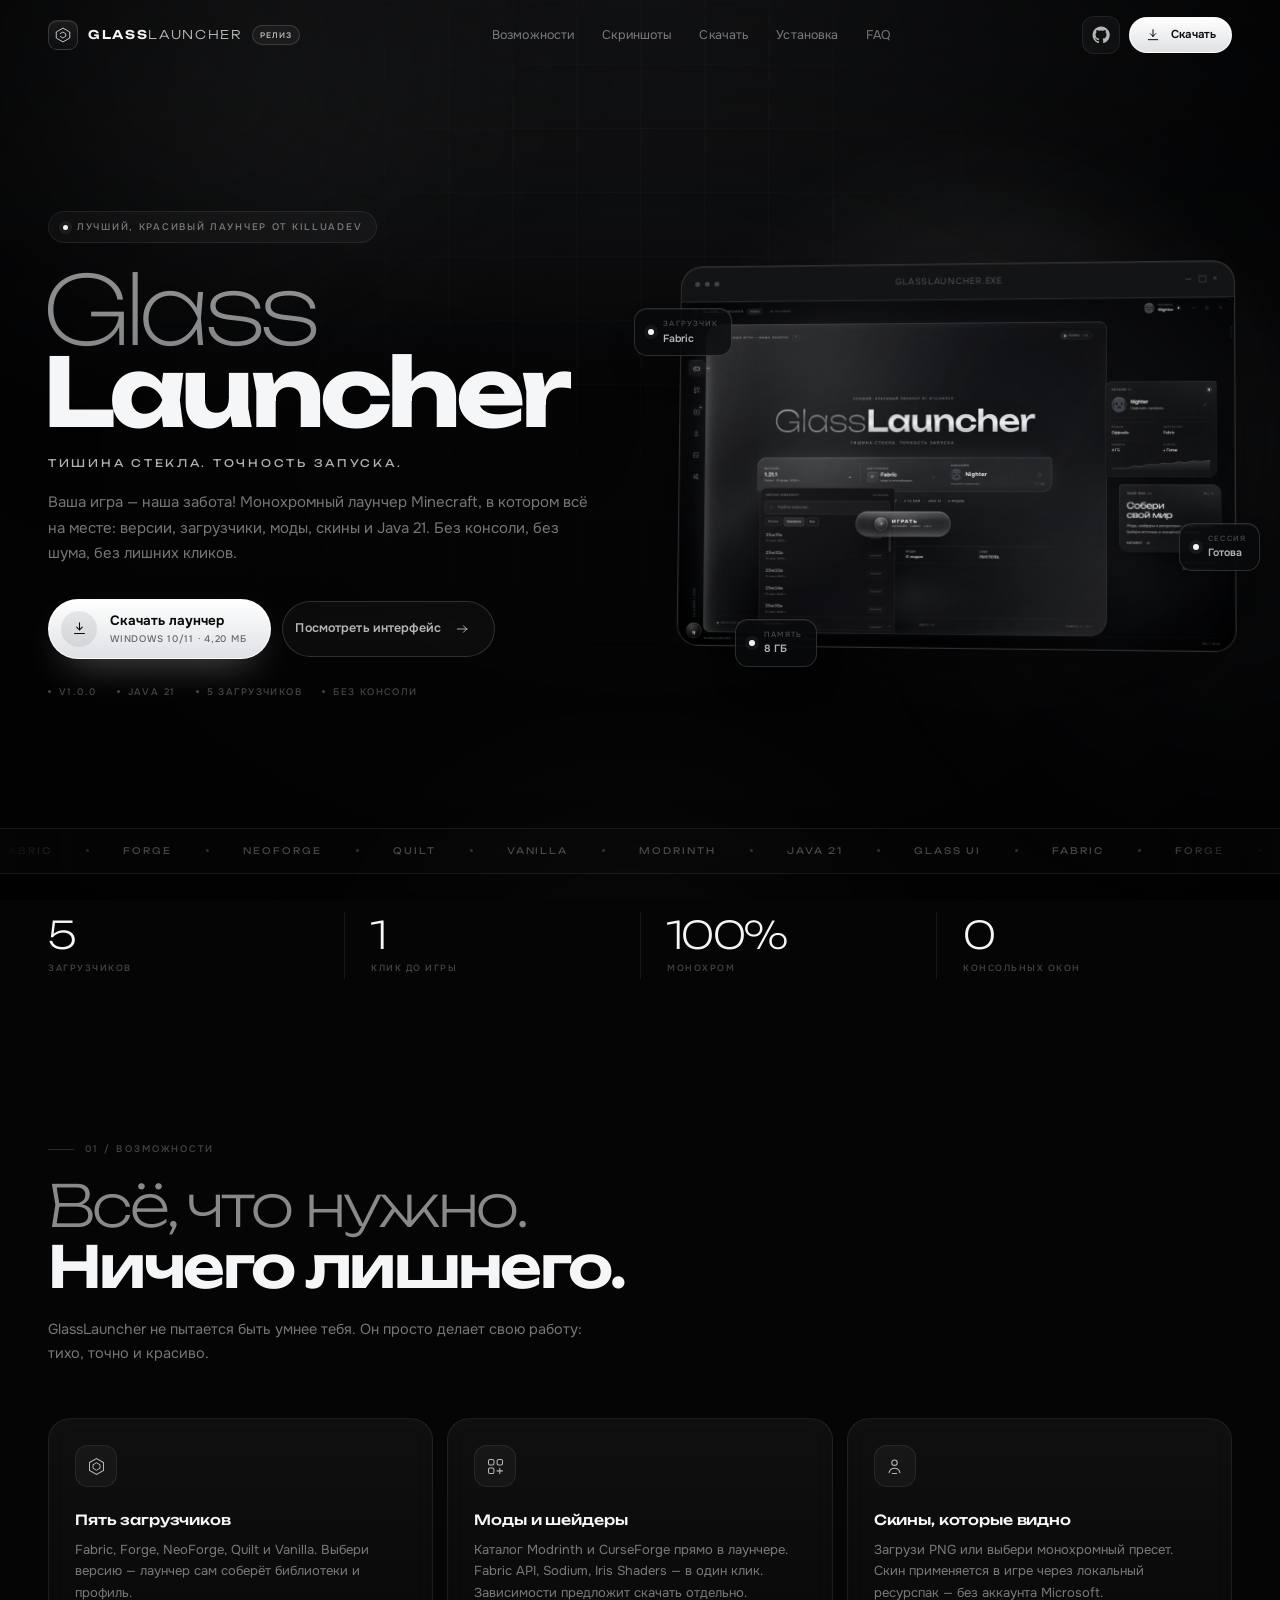
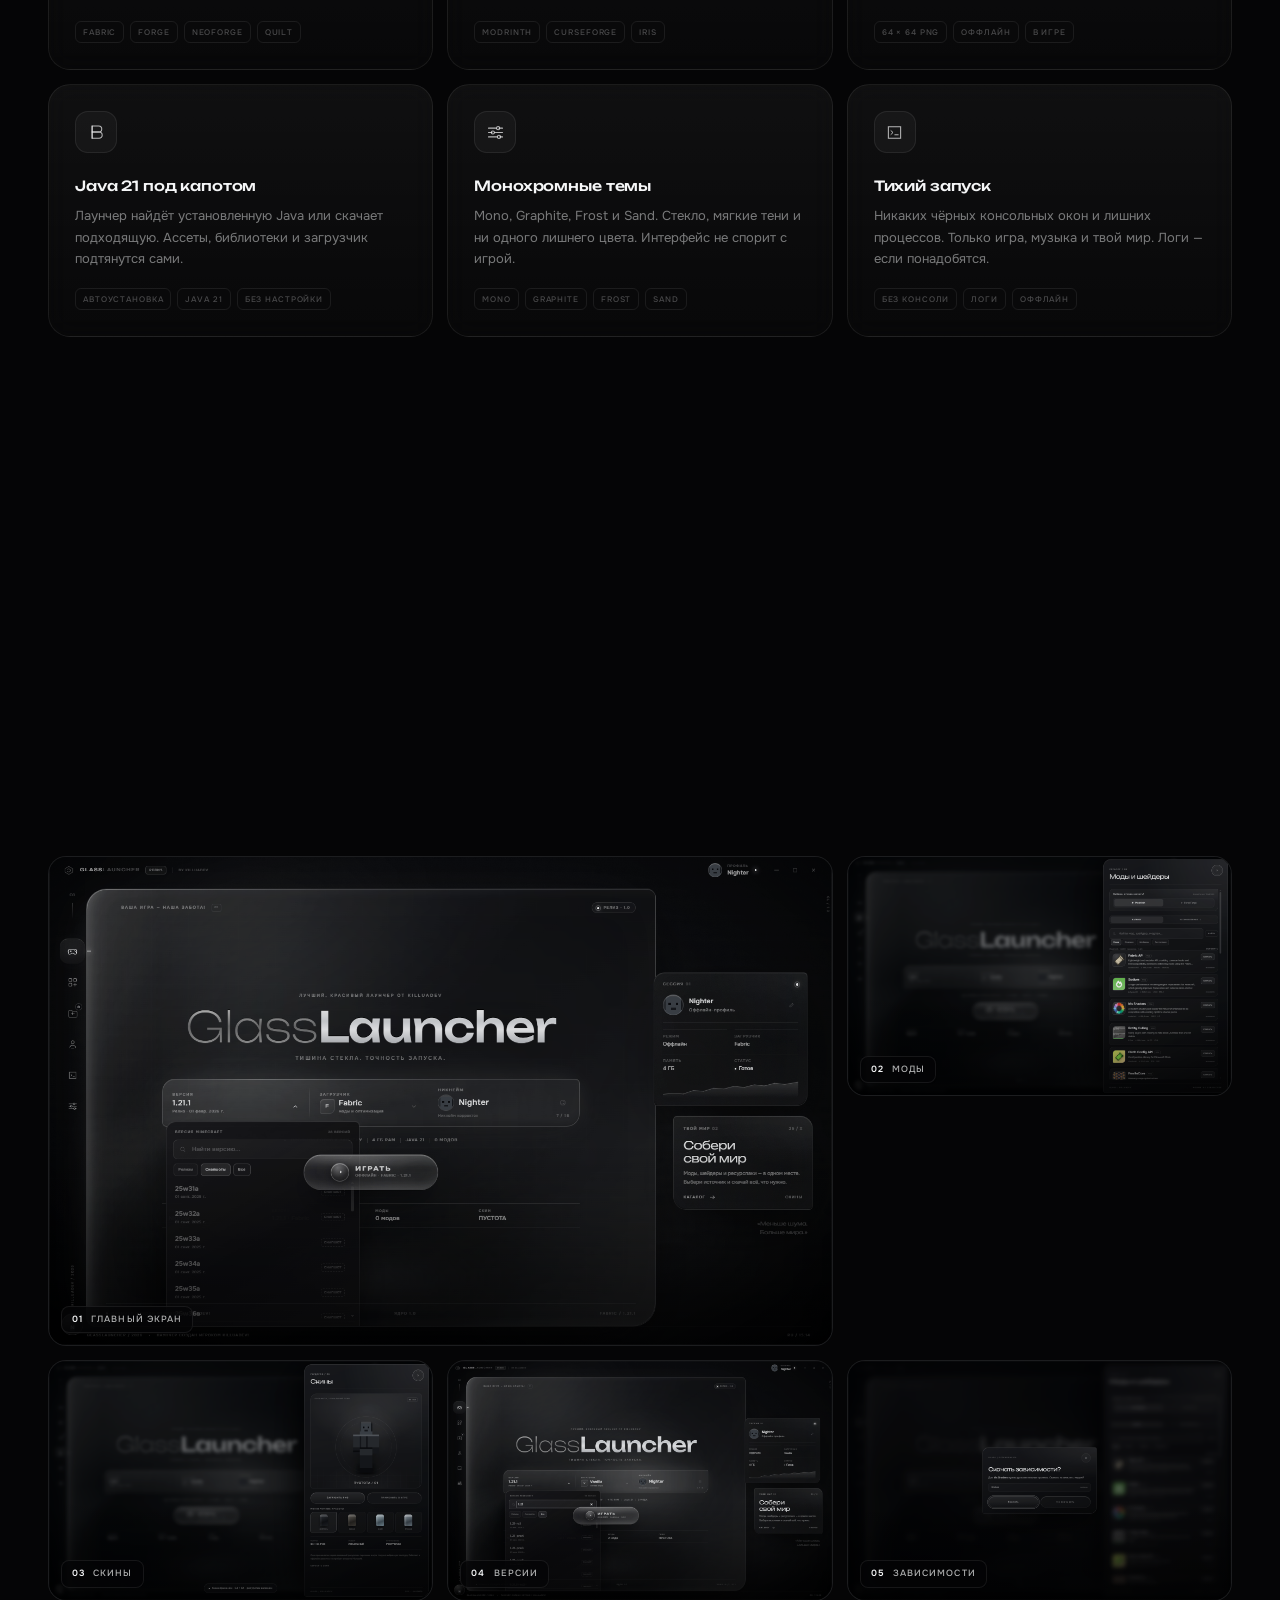
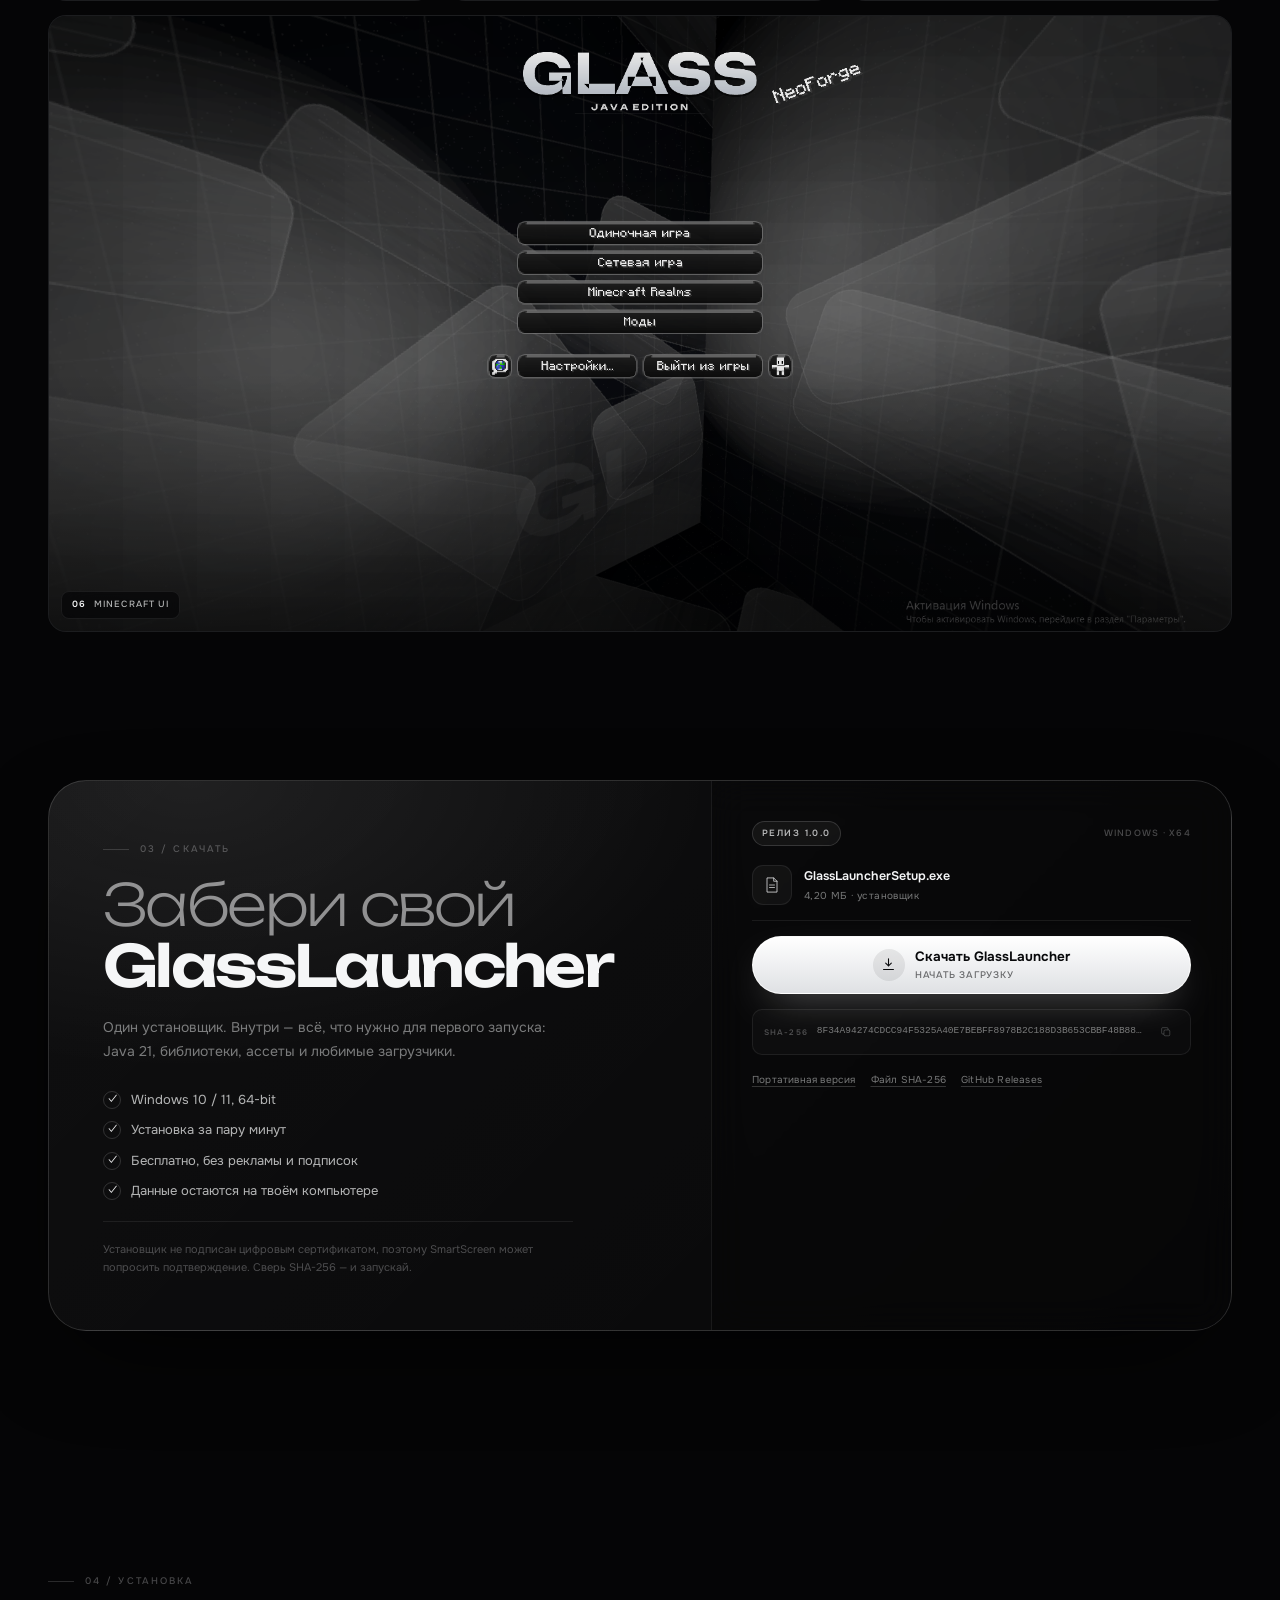
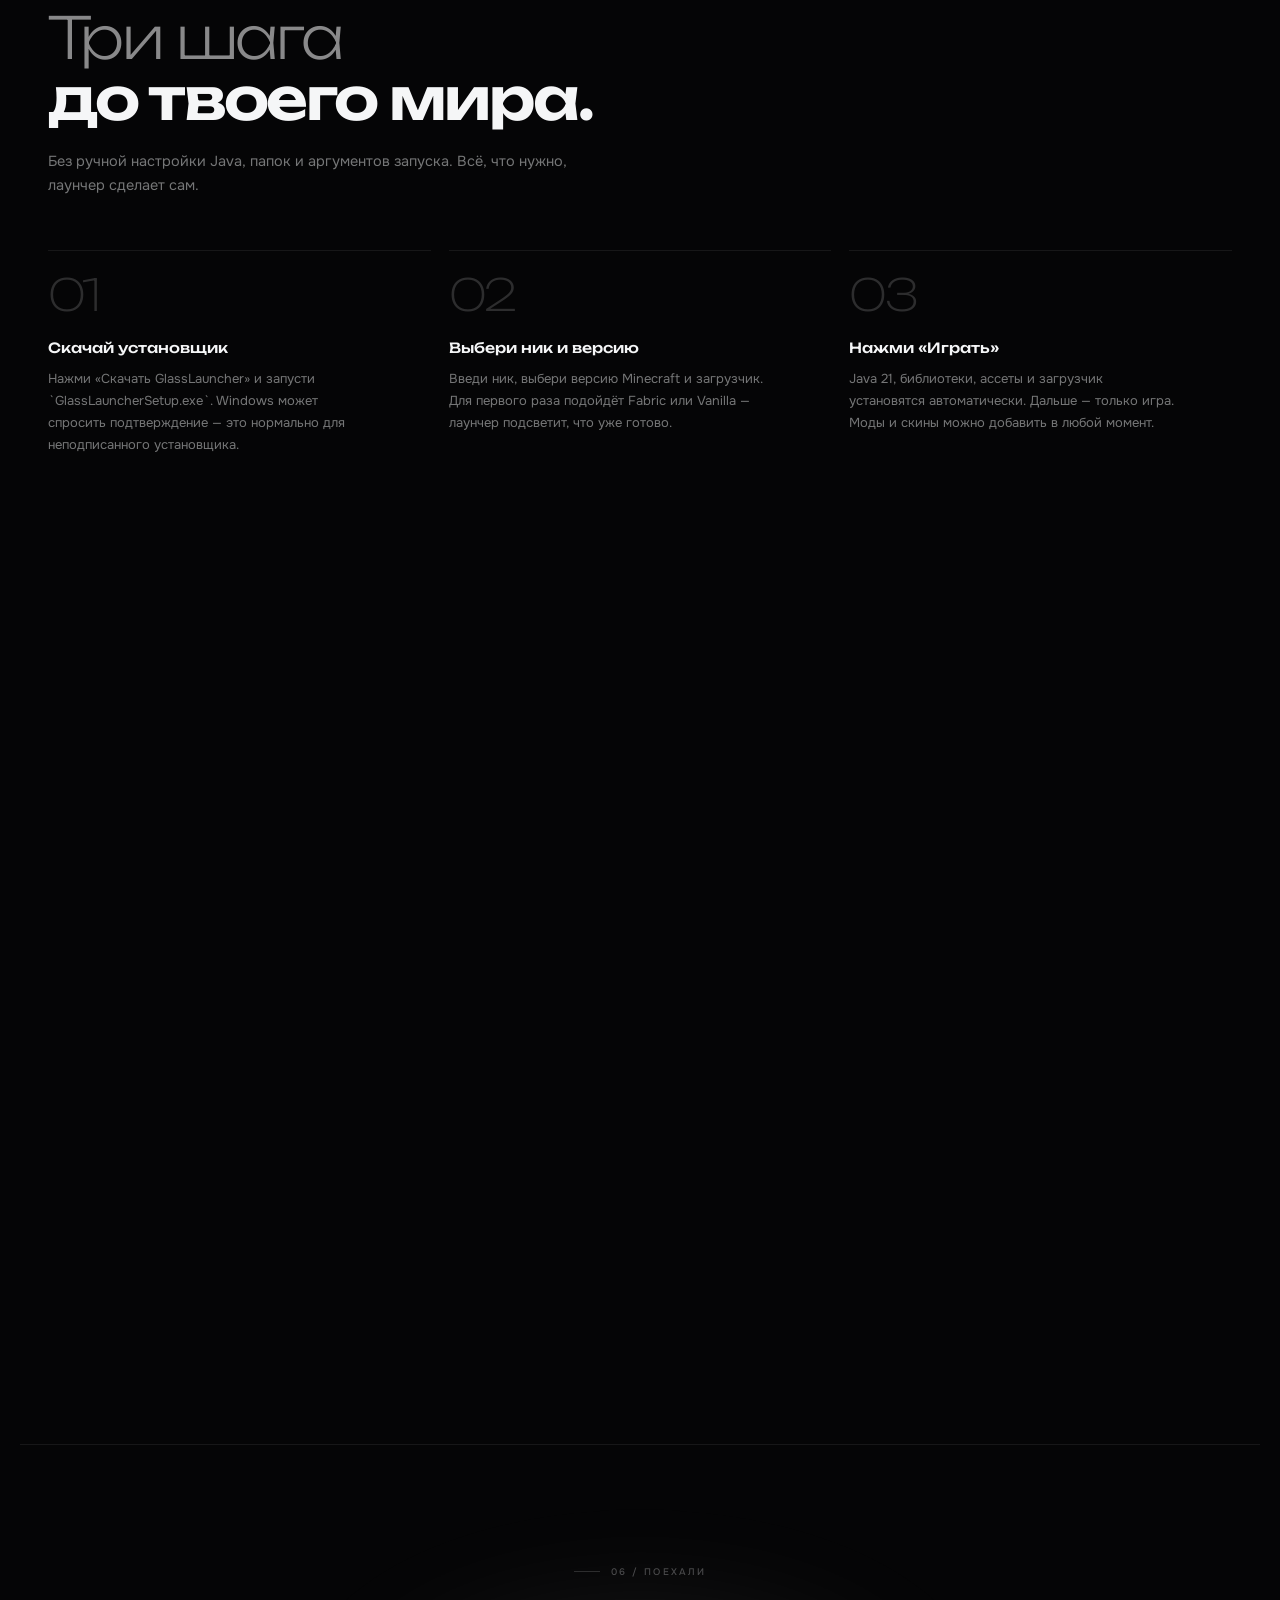
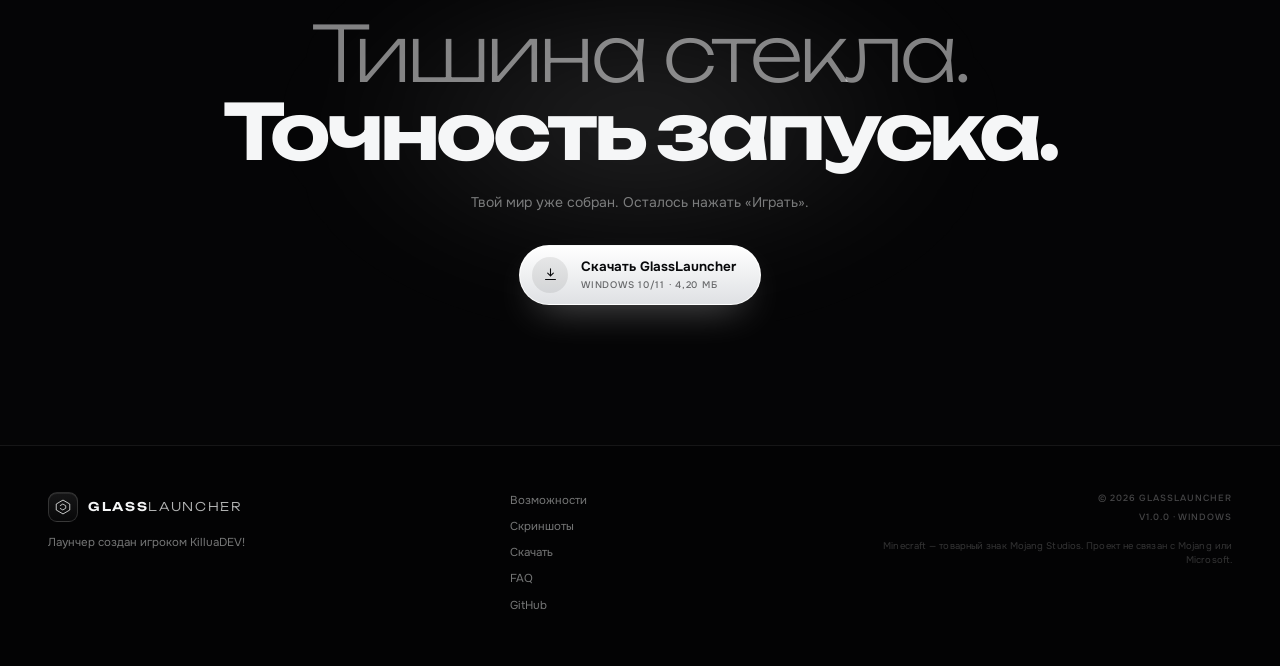
==== index.html @ 192ebead "GlassLauncher site v1.0.0" ====
<!doctype html>
<html lang="ru">
<head>
  <meta charset="utf-8">
  <meta name="viewport" content="width=device-width, initial-scale=1">
  <meta name="color-scheme" content="dark">
  <meta name="theme-color" content="#050506">

  <title>GlassLauncher — красивый монохромный лаунчер Minecraft</title>
  <meta name="description" content="GlassLauncher — тихий монохромный лаунчер Minecraft от KilluaDEV. Fabric, Forge, NeoForge, Quilt, Vanilla, моды, скины и автоматическая установка Java 21. Скачать бесплатно для Windows 10/11.">
  <meta name="keywords" content="GlassLauncher, лаунчер Minecraft, Minecraft launcher, Fabric, Forge, NeoForge, Quilt, моды Minecraft, скины Minecraft, KilluaDEV">
  <meta name="author" content="KilluaDEV">
  <link rel="canonical" href="https://killuaclicker.github.io/GlassLauncher/">

  <meta property="og:type" content="website">
  <meta property="og:locale" content="ru_RU">
  <meta property="og:site_name" content="GlassLauncher">
  <meta property="og:title" content="GlassLauncher — красивый монохромный лаунчер Minecraft">
  <meta property="og:description" content="Тишина стекла. Точность запуска. Fabric, Forge, NeoForge, Quilt, Vanilla, моды, скины и Java 21 — в одном лаунчере.">
  <meta property="og:url" content="https://killuaclicker.github.io/GlassLauncher/">
  <meta property="og:image" content="https://killuaclicker.github.io/GlassLauncher/assets/og.png">
  <meta property="og:image:width" content="1200">
  <meta property="og:image:height" content="630">
  <meta property="og:image:alt" content="GlassLauncher — монохромный лаунчер Minecraft от KilluaDEV">
  <meta name="twitter:card" content="summary_large_image">
  <meta name="twitter:title" content="GlassLauncher — красивый монохромный лаунчер Minecraft">
  <meta name="twitter:description" content="Тишина стекла. Точность запуска. Скачать бесплатно для Windows 10/11.">
  <meta name="twitter:image" content="https://killuaclicker.github.io/GlassLauncher/assets/og.png">

  <link rel="icon" href="favicon.svg" type="image/svg+xml">
  <link rel="apple-touch-icon" href="assets/og.png">
  <link rel="manifest" href="site.webmanifest">
  <link rel="preload" href="assets/fonts/Unbounded-Variable.ttf" as="font" type="font/ttf" crossorigin>
  <link rel="preload" href="assets/fonts/Onest-Variable.ttf" as="font" type="font/ttf" crossorigin>
  <link rel="preload" href="assets/screens/hero.png" as="image">
  <link rel="stylesheet" href="styles.css">

  <script type="application/ld+json">
  {
    "@context": "https://schema.org",
    "@type": "SoftwareApplication",
    "name": "GlassLauncher",
    "applicationCategory": "GameApplication",
    "operatingSystem": "Windows 10, Windows 11",
    "softwareVersion": "1.0.0",
    "fileSize": "4.2MB",
    "downloadUrl": "https://killuaclicker.github.io/GlassLauncher/downloads/GlassLauncherSetup.exe",
    "offers": { "@type": "Offer", "price": "0", "priceCurrency": "RUB" },
    "author": { "@type": "Person", "name": "KilluaDEV" },
    "publisher": { "@type": "Organization", "name": "KilluaDEV" }
  }
  </script>
</head>
<body>
  <div class="backdrop" aria-hidden="true">
    <span class="backdrop__aurora backdrop__aurora--one"></span>
    <span class="backdrop__aurora backdrop__aurora--two"></span>
    <span class="backdrop__aurora backdrop__aurora--three"></span>
    <span class="backdrop__grid"></span>
    <span class="backdrop__noise"></span>
    <span class="backdrop__vignette"></span>
  </div>

  <a class="skip-link" href="#main">Перейти к содержимому</a>

  <header class="nav" id="nav">
    <div class="nav__inner">
      <a class="brand" href="#top" aria-label="GlassLauncher — на главную">
        <span class="brand__mark" aria-hidden="true">
          <svg viewBox="0 0 24 24" fill="none">
            <path d="M12 2.75 21 8v8l-9 5.25L3 16V8l9-5.25Z" stroke="currentColor" stroke-width="1.05"/>
            <path d="m8.35 10.05 3.4-2 3.9 2.3v3.3l-3.9 2.3-3.4-2" stroke="currentColor" stroke-width="1" stroke-linecap="round"/>
          </svg>
        </span>
        <span class="brand__name">GLASS<span>LAUNCHER</span></span>
        <span class="badge badge--tiny">РЕЛИЗ</span>
      </a>

      <nav class="nav__links" id="navLinks" aria-label="Навигация по сайту">
        <a href="#features">Возможности</a>
        <a href="#showcase">Скриншоты</a>
        <a href="#download">Скачать</a>
        <a href="#install">Установка</a>
        <a href="#faq">FAQ</a>
      </nav>

      <div class="nav__actions">
        <a class="icon-btn" href="https://github.com/KilluaClicker/GlassLauncher" target="_blank" rel="noopener" aria-label="GlassLauncher на GitHub">
          <svg viewBox="0 0 24 24" fill="currentColor" aria-hidden="true">
            <path d="M12 .7a11.3 11.3 0 0 0-3.57 22.02c.57.1.78-.25.78-.55v-2.13c-3.16.69-3.83-1.34-3.83-1.34-.52-1.31-1.26-1.66-1.26-1.66-1.03-.7.08-.69.08-.69 1.14.08 1.74 1.17 1.74 1.17 1.01 1.73 2.65 1.23 3.3.94.1-.73.4-1.23.72-1.51-2.52-.29-5.17-1.26-5.17-5.61 0-1.24.44-2.25 1.17-3.05-.12-.29-.51-1.44.11-3 0 0 .95-.3 3.12 1.17a10.8 10.8 0 0 1 5.68 0c2.17-1.47 3.12-1.17 3.12-1.17.62 1.56.23 2.71.11 3 .73.8 1.17 1.81 1.17 3.05 0 4.36-2.65 5.32-5.18 5.6.41.36.78 1.06.78 2.14v3.17c0 .3.2.66.79.55A11.3 11.3 0 0 0 12 .7Z"/>
          </svg>
        </a>
        <a class="btn btn--small btn--primary" href="downloads/GlassLauncherSetup.exe" download data-download>
          <svg viewBox="0 0 24 24" fill="none" aria-hidden="true"><path d="M12 4v10m0 0 4-4m-4 4-4-4M5 19h14" stroke="currentColor" stroke-width="1.5" stroke-linecap="round" stroke-linejoin="round"/></svg>
          Скачать
        </a>
        <button class="nav__burger" id="navBurger" type="button" aria-label="Открыть меню" aria-expanded="false" aria-controls="navLinks">
          <span></span><span></span>
        </button>
      </div>
    </div>
  </header>

  <main id="main">
    <section class="hero" id="top">
      <div class="hero__inner">
        <div class="hero__copy" data-reveal>
          <div class="eyebrow">
            <span class="eyebrow__dot" aria-hidden="true"></span>
            Лучший, красивый лаунчер от KilluaDEV
          </div>

          <h1 class="hero__title">
            <span class="hero__title-light">Glass</span><span class="hero__title-bold">Launcher</span>
          </h1>

          <p class="hero__tagline">Тишина стекла. Точность запуска.</p>
          <p class="hero__lead">
            Ваша игра — наша забота! Монохромный лаунчер Minecraft, в котором всё на месте:
            версии, загрузчики, моды, скины и Java 21. Без консоли, без шума, без лишних кликов.
          </p>

          <div class="hero__actions">
            <a class="btn btn--primary btn--large" href="downloads/GlassLauncherSetup.exe" download data-download>
              <span class="btn__icon" aria-hidden="true">
                <svg viewBox="0 0 24 24" fill="none"><path d="M12 4v10m0 0 4-4m-4 4-4-4M5 19h14" stroke="currentColor" stroke-width="1.5" stroke-linecap="round" stroke-linejoin="round"/></svg>
              </span>
              <span class="btn__text">
                <strong>Скачать лаунчер</strong>
                <small>Windows 10/11 · 4,20 МБ</small>
              </span>
            </a>
            <a class="btn btn--ghost btn--large" href="#showcase">
              Посмотреть интерфейс
              <svg viewBox="0 0 24 24" fill="none" aria-hidden="true"><path d="M5 12h14m0 0-5-5m5 5-5 5" stroke="currentColor" stroke-width="1.4" stroke-linecap="round" stroke-linejoin="round"/></svg>
            </a>
          </div>

          <div class="hero__meta">
            <span>v1.0.0</span>
            <span>Java 21</span>
            <span>5 загрузчиков</span>
            <span>Без консоли</span>
          </div>
        </div>

        <div class="hero__visual" data-reveal>
          <div class="hero__halo" aria-hidden="true"></div>
          <div class="app-window">
            <div class="app-window__bar">
              <span class="app-window__dots" aria-hidden="true"><i></i><i></i><i></i></span>
              <span class="app-window__title">GlassLauncher.exe</span>
              <span class="app-window__controls" aria-hidden="true">— □ ×</span>
            </div>
            <img src="assets/screens/hero.png" width="1440" height="900" alt="Главный экран GlassLauncher: выбор версии, загрузчика и ника, кнопка Играть" fetchpriority="high">
          </div>
          <div class="float-chip float-chip--one" aria-hidden="true">
            <span class="float-chip__dot"></span>
            <span><small>ЗАГРУЗЧИК</small><strong>Fabric</strong></span>
          </div>
          <div class="float-chip float-chip--two" aria-hidden="true">
            <span class="float-chip__dot"></span>
            <span><small>СЕССИЯ</small><strong>Готова</strong></span>
          </div>
          <div class="float-chip float-chip--three" aria-hidden="true">
            <span class="float-chip__dot"></span>
            <span><small>ПАМЯТЬ</small><strong>8 ГБ</strong></span>
          </div>
        </div>
      </div>

      <div class="marquee" aria-hidden="true">
        <div class="marquee__track">
          <span>FABRIC</span><i></i><span>FORGE</span><i></i><span>NEOFORGE</span><i></i><span>QUILT</span><i></i><span>VANILLA</span><i></i><span>MODRINTH</span><i></i><span>JAVA 21</span><i></i><span>GLASS UI</span><i></i>
          <span>FABRIC</span><i></i><span>FORGE</span><i></i><span>NEOFORGE</span><i></i><span>QUILT</span><i></i><span>VANILLA</span><i></i><span>MODRINTH</span><i></i><span>JAVA 21</span><i></i><span>GLASS UI</span><i></i>
        </div>
      </div>
    </section>

    <section class="stats" aria-label="GlassLauncher в цифрах">
      <div class="stats__item" data-reveal><strong>5</strong><span>загрузчиков</span></div>
      <div class="stats__item" data-reveal><strong>1</strong><span>клик до игры</span></div>
      <div class="stats__item" data-reveal><strong>100%</strong><span>монохром</span></div>
      <div class="stats__item" data-reveal><strong>0</strong><span>консольных окон</span></div>
    </section>

    <section class="section" id="features">
      <header class="section__head" data-reveal>
        <span class="section__index">01 / ВОЗМОЖНОСТИ</span>
        <h2>Всё, что нужно.<br><span>Ничего лишнего.</span></h2>
        <p>GlassLauncher не пытается быть умнее тебя. Он просто делает свою работу: тихо, точно и красиво.</p>
      </header>

      <div class="features">
        <article class="feature" data-reveal>
          <span class="feature__icon" aria-hidden="true">
            <svg viewBox="0 0 24 24" fill="none"><path d="M4 7.5 12 3l8 4.5v9L12 21l-8-4.5v-9Z" stroke="currentColor" stroke-width="1.2"/><path d="m8 10 4-2.3 4 2.3v4L12 16.3 8 14v-4Z" stroke="currentColor" stroke-width="1.1"/></svg>
          </span>
          <h3>Пять загрузчиков</h3>
          <p>Fabric, Forge, NeoForge, Quilt и Vanilla. Выбери версию — лаунчер сам соберёт библиотеки и профиль.</p>
          <div class="feature__tags"><span>Fabric</span><span>Forge</span><span>NeoForge</span><span>Quilt</span></div>
        </article>

        <article class="feature" data-reveal>
          <span class="feature__icon" aria-hidden="true">
            <svg viewBox="0 0 24 24" fill="none"><rect x="4" y="4" width="6.2" height="6.2" rx="1.6" stroke="currentColor" stroke-width="1.2"/><rect x="13.8" y="4" width="6.2" height="6.2" rx="1.6" stroke="currentColor" stroke-width="1.2"/><rect x="4" y="13.8" width="6.2" height="6.2" rx="1.6" stroke="currentColor" stroke-width="1.2"/><path d="M16.9 13.9v6.2M13.8 17h6.2" stroke="currentColor" stroke-width="1.2" stroke-linecap="round"/></svg>
          </span>
          <h3>Моды и шейдеры</h3>
          <p>Каталог Modrinth и CurseForge прямо в лаунчере. Fabric API, Sodium, Iris Shaders — в один клик. Зависимости предложит скачать отдельно.</p>
          <div class="feature__tags"><span>Modrinth</span><span>CurseForge</span><span>Iris</span></div>
        </article>

        <article class="feature" data-reveal>
          <span class="feature__icon" aria-hidden="true">
            <svg viewBox="0 0 24 24" fill="none"><circle cx="12" cy="7.6" r="3.1" stroke="currentColor" stroke-width="1.2"/><path d="M5.8 19.1c.7-3.5 2.7-5.2 6.2-5.2s5.5 1.7 6.2 5.2" stroke="currentColor" stroke-width="1.2" stroke-linecap="round"/><path d="M9.5 20h5" stroke="currentColor" stroke-width="1.1" stroke-linecap="round"/></svg>
          </span>
          <h3>Скины, которые видно</h3>
          <p>Загрузи PNG или выбери монохромный пресет. Скин применяется в игре через локальный ресурспак — без аккаунта Microsoft.</p>
          <div class="feature__tags"><span>64 × 64 PNG</span><span>Оффлайн</span><span>В игре</span></div>
        </article>

        <article class="feature" data-reveal>
          <span class="feature__icon" aria-hidden="true">
            <svg viewBox="0 0 24 24" fill="none"><path d="M7 4.5h7.5a3.5 3.5 0 0 1 0 7H7v-7Z" stroke="currentColor" stroke-width="1.2"/><path d="M7 11.5h8a3.5 3.5 0 0 1 0 7H7v-7Z" stroke="currentColor" stroke-width="1.2"/><path d="M7 4.5v14" stroke="currentColor" stroke-width="1.2" stroke-linecap="round"/></svg>
          </span>
          <h3>Java 21 под капотом</h3>
          <p>Лаунчер найдёт установленную Java или скачает подходящую. Ассеты, библиотеки и загрузчик подтянутся сами.</p>
          <div class="feature__tags"><span>Автоустановка</span><span>Java 21</span><span>Без настройки</span></div>
        </article>

        <article class="feature" data-reveal>
          <span class="feature__icon" aria-hidden="true">
            <svg viewBox="0 0 24 24" fill="none"><path d="M4 7h9m3 0h4M4 12h4m3 0h9M4 17h10m3 0h3" stroke="currentColor" stroke-width="1.2" stroke-linecap="round"/><circle cx="15" cy="7" r="1.8" stroke="currentColor" stroke-width="1.2"/><circle cx="9" cy="12" r="1.8" stroke="currentColor" stroke-width="1.2"/><circle cx="16" cy="17" r="1.8" stroke="currentColor" stroke-width="1.2"/></svg>
          </span>
          <h3>Монохромные темы</h3>
          <p>Mono, Graphite, Frost и Sand. Стекло, мягкие тени и ни одного лишнего цвета. Интерфейс не спорит с игрой.</p>
          <div class="feature__tags"><span>Mono</span><span>Graphite</span><span>Frost</span><span>Sand</span></div>
        </article>

        <article class="feature" data-reveal>
          <span class="feature__icon" aria-hidden="true">
            <svg viewBox="0 0 24 24" fill="none"><path d="M5 5.5h14v13H5z" stroke="currentColor" stroke-width="1.2" rx="2"/><path d="m8 10 2.3 2L8 14.2M12.4 14.6h3.8" stroke="currentColor" stroke-width="1.1" stroke-linecap="round" stroke-linejoin="round"/></svg>
          </span>
          <h3>Тихий запуск</h3>
          <p>Никаких чёрных консольных окон и лишних процессов. Только игра, музыка и твой мир. Логи — если понадобятся.</p>
          <div class="feature__tags"><span>Без консоли</span><span>Логи</span><span>Оффлайн</span></div>
        </article>
      </div>
    </section>

    <section class="section" id="showcase">
      <header class="section__head" data-reveal>
        <span class="section__index">02 / ИНТЕРФЕЙС</span>
        <h2>Стекло, которое<br><span>не мешает играть.</span></h2>
        <p>Каждый экран — часть одного спокойного интерфейса. Нажми на скриншот, чтобы рассмотреть.</p>
      </header>

      <div class="gallery" data-reveal>
        <button class="shot shot--hero" type="button" data-full="assets/screens/hero.png" data-title="Главный экран" data-note="Версия, загрузчик, ник и кнопка «Играть» — всё в одном месте.">
          <img src="assets/screens/hero.png" width="1440" height="900" alt="Главный экран GlassLauncher" loading="lazy">
          <span class="shot__label"><b>01</b> Главный экран</span>
        </button>

        <button class="shot" type="button" data-full="assets/screens/mods.png" data-title="Моды и шейдеры" data-note="Каталог Modrinth с поиском, фильтрами и установкой в один клик.">
          <img src="assets/screens/mods.png" width="1440" height="900" alt="Каталог модов и шейдеров GlassLauncher" loading="lazy">
          <span class="shot__label"><b>02</b> Моды</span>
        </button>

        <button class="shot" type="button" data-full="assets/screens/skins.png" data-title="Скины" data-note="Пресеты и загрузка PNG. Скин применяется в игре через ресурспак.">
          <img src="assets/screens/skins.png" width="1440" height="900" alt="Экран скинов GlassLauncher" loading="lazy">
          <span class="shot__label"><b>03</b> Скины</span>
        </button>

        <button class="shot" type="button" data-full="assets/screens/versions.png" data-title="Версии Minecraft" data-note="Релизы, снапшоты и старые версии из манифеста Mojang.">
          <img src="assets/screens/versions.png" width="1440" height="900" alt="Выбор версии Minecraft в GlassLauncher" loading="lazy">
          <span class="shot__label"><b>04</b> Версии</span>
        </button>

        <button class="shot" type="button" data-full="assets/screens/deps.png" data-title="Зависимости" data-note="Честный вопрос: «Скачать зависимости?» — и кнопки «Скачать» / «Не скачивать».">
          <img src="assets/screens/deps.png" width="1440" height="900" alt="Диалог скачивания зависимостей модов" loading="lazy">
          <span class="shot__label"><b>05</b> Зависимости</span>
        </button>

        <button class="shot shot--wide" type="button" data-full="assets/screens/minecraft.png" data-title="Minecraft в стиле Glass" data-note="Монохромная панорама, логотип GLASS и русские сплэши — прямо в главном меню игры.">
          <img src="assets/screens/minecraft.png" width="1920" height="1000" alt="Главное меню Minecraft в стиле GlassLauncher" loading="lazy">
          <span class="shot__label"><b>06</b> Minecraft UI</span>
        </button>
      </div>
    </section>

    <section class="section section--download" id="download">
      <div class="download-card" data-reveal>
        <div class="download-card__copy">
          <span class="section__index">03 / СКАЧАТЬ</span>
          <h2>Забери свой<br><span>GlassLauncher</span></h2>
          <p>Один установщик. Внутри — всё, что нужно для первого запуска: Java 21, библиотеки, ассеты и любимые загрузчики.</p>

          <ul class="check-list">
            <li><span aria-hidden="true">✓</span> Windows 10 / 11, 64-bit</li>
            <li><span aria-hidden="true">✓</span> Установка за пару минут</li>
            <li><span aria-hidden="true">✓</span> Бесплатно, без рекламы и подписок</li>
            <li><span aria-hidden="true">✓</span> Данные остаются на твоём компьютере</li>
          </ul>

          <p class="download-card__note">
            Установщик не подписан цифровым сертификатом, поэтому SmartScreen может попросить подтверждение.
            Сверь SHA-256 — и запускай.
          </p>
        </div>

        <div class="download-card__panel">
          <div class="download-card__top">
            <span class="badge">РЕЛИЗ 1.0.0</span>
            <span class="download-card__os">Windows · x64</span>
          </div>

          <div class="download-card__file">
            <span class="download-card__file-icon" aria-hidden="true">
              <svg viewBox="0 0 24 24" fill="none"><path d="M6 3.5h8l4 4v13H6v-17Z" stroke="currentColor" stroke-width="1.2"/><path d="M14 3.5v4h4M9 12h6M9 15h6" stroke="currentColor" stroke-width="1.1" stroke-linecap="round"/></svg>
            </span>
            <span>
              <strong>GlassLauncherSetup.exe</strong>
              <small>4,20 МБ · установщик</small>
            </span>
          </div>

          <a class="btn btn--primary btn--block" href="downloads/GlassLauncherSetup.exe" download="GlassLauncherSetup.exe" data-download>
            <span class="btn__icon" aria-hidden="true">
              <svg viewBox="0 0 24 24" fill="none"><path d="M12 4v10m0 0 4-4m-4 4-4-4M5 19h14" stroke="currentColor" stroke-width="1.5" stroke-linecap="round" stroke-linejoin="round"/></svg>
            </span>
            <span class="btn__text"><strong>Скачать GlassLauncher</strong><small>Начать загрузку</small></span>
          </a>

          <div class="hash">
            <span class="hash__label">SHA-256</span>
            <code id="shaValue">8F34A94274CDCC94F5325A40E7BEBFF8978B2C188D3B653CBBF48B88CB6B6BBB</code>
            <button class="hash__copy" id="copyHash" type="button" aria-label="Скопировать SHA-256">
              <svg viewBox="0 0 24 24" fill="none" aria-hidden="true"><rect x="8.5" y="8.5" width="10" height="10" rx="2" stroke="currentColor" stroke-width="1.2"/><path d="M15.5 8.5V6.5a2 2 0 0 0-2-2h-7a2 2 0 0 0-2 2v7a2 2 0 0 0 2 2h2" stroke="currentColor" stroke-width="1.2"/></svg>
            </button>
          </div>

          <div class="download-card__links">
            <a href="downloads/GlassLauncher.exe" download="GlassLauncher.exe">Портативная версия</a>
            <a href="downloads/GlassLauncherSetup.sha256" download>Файл SHA-256</a>
            <a href="https://github.com/KilluaClicker/GlassLauncher/releases" target="_blank" rel="noopener">GitHub Releases</a>
          </div>
        </div>
      </div>
    </section>

    <section class="section" id="install">
      <header class="section__head" data-reveal>
        <span class="section__index">04 / УСТАНОВКА</span>
        <h2>Три шага<br><span>до твоего мира.</span></h2>
        <p>Без ручной настройки Java, папок и аргументов запуска. Всё, что нужно, лаунчер сделает сам.</p>
      </header>

      <ol class="steps">
        <li class="step" data-reveal>
          <span class="step__index">01</span>
          <h3>Скачай установщик</h3>
          <p>Нажми «Скачать GlassLauncher» и запусти `GlassLauncherSetup.exe`. Windows может спросить подтверждение — это нормально для неподписанного установщика.</p>
        </li>
        <li class="step" data-reveal>
          <span class="step__index">02</span>
          <h3>Выбери ник и версию</h3>
          <p>Введи ник, выбери версию Minecraft и загрузчик. Для первого раза подойдёт Fabric или Vanilla — лаунчер подсветит, что уже готово.</p>
        </li>
        <li class="step" data-reveal>
          <span class="step__index">03</span>
          <h3>Нажми «Играть»</h3>
          <p>Java 21, библиотеки, ассеты и загрузчик установятся автоматически. Дальше — только игра. Моды и скины можно добавить в любой момент.</p>
        </li>
      </ol>
    </section>

    <section class="section" id="faq">
      <header class="section__head" data-reveal>
        <span class="section__index">05 / ВОПРОСЫ</span>
        <h2>Коротко<br><span>о главном.</span></h2>
        <p>Если чего-то не хватает — загляни в README или напиши в GitHub Issues.</p>
      </header>

      <div class="faq">
        <details data-reveal>
          <summary>Это безопасно? <span aria-hidden="true"></span></summary>
          <p>Да. GlassLauncher работает оффлайн, не просит пароль Microsoft и не отправляет данные на сторонние серверы. Установщик можно проверить по SHA-256, а исходники и сайт лежат в открытом репозитории.</p>
        </details>
        <details data-reveal>
          <summary>Какие версии Minecraft поддерживаются? <span aria-hidden="true"></span></summary>
          <p>Все релизы, снапшоты и старые версии из официального манифеста Mojang. Загрузчики: Fabric, Forge, NeoForge, Quilt и Vanilla. Версию можно менять перед каждым запуском.</p>
        </details>
        <details data-reveal>
          <summary>Нужно ли устанавливать Java? <span aria-hidden="true"></span></summary>
          <p>Нет. Лаунчер найдёт подходящую Java 21 или скачает её автоматически. Вручную настраивать переменные среды и аргументы запуска не нужно.</p>
        </details>
        <details data-reveal>
          <summary>Куда ставятся моды и скины? <span aria-hidden="true"></span></summary>
          <p>Моды — в <code>%APPDATA%\GlassLauncher\mods</code>. Папка открывается одной кнопкой прямо из лаунчера. Скины применяются через локальный ресурспак, поэтому работают даже в оффлайн-режиме.</p>
        </details>
        <details data-reveal>
          <summary>Почему SmartScreen ругается на установщик? <span aria-hidden="true"></span></summary>
          <p>Установщик не подписан платным сертификатом. Windows показывает предупреждение для многих небольших проектов. Нажми «Подробнее» → «Выполнить в любом случае» и сверь SHA-256 с указанным на сайте.</p>
        </details>
        <details data-reveal>
          <summary>Можно ли играть с друзьями? <span aria-hidden="true"></span></summary>
          <p>Да, на серверах, где разрешён оффлайн-вход. Для серверов с обязательной лицензией нужен аккаунт Microsoft — GlassLauncher его не заменяет.</p>
        </details>
      </div>
    </section>

    <section class="cta" data-reveal>
      <div class="cta__glow" aria-hidden="true"></div>
      <span class="section__index">06 / ПОЕХАЛИ</span>
      <h2>Тишина стекла.<br><span>Точность запуска.</span></h2>
      <p>Твой мир уже собран. Осталось нажать «Играть».</p>
      <a class="btn btn--primary btn--large" href="downloads/GlassLauncherSetup.exe" download data-download>
        <span class="btn__icon" aria-hidden="true">
          <svg viewBox="0 0 24 24" fill="none"><path d="M12 4v10m0 0 4-4m-4 4-4-4M5 19h14" stroke="currentColor" stroke-width="1.5" stroke-linecap="round" stroke-linejoin="round"/></svg>
        </span>
        <span class="btn__text"><strong>Скачать GlassLauncher</strong><small>Windows 10/11 · 4,20 МБ</small></span>
      </a>
    </section>
  </main>

  <footer class="footer">
    <div class="footer__inner">
      <div class="footer__brand">
        <a class="brand" href="#top" aria-label="GlassLauncher — наверх">
          <span class="brand__mark" aria-hidden="true">
            <svg viewBox="0 0 24 24" fill="none">
              <path d="M12 2.75 21 8v8l-9 5.25L3 16V8l9-5.25Z" stroke="currentColor" stroke-width="1.05"/>
              <path d="m8.35 10.05 3.4-2 3.9 2.3v3.3l-3.9 2.3-3.4-2" stroke="currentColor" stroke-width="1" stroke-linecap="round"/>
            </svg>
          </span>
          <span class="brand__name">GLASS<span>LAUNCHER</span></span>
        </a>
        <p>Лаунчер создан игроком KilluaDEV!</p>
      </div>

      <nav class="footer__nav" aria-label="Ссылки в подвале">
        <a href="#features">Возможности</a>
        <a href="#showcase">Скриншоты</a>
        <a href="#download">Скачать</a>
        <a href="#faq">FAQ</a>
        <a href="https://github.com/KilluaClicker/GlassLauncher" target="_blank" rel="noopener">GitHub</a>
      </nav>

      <div class="footer__meta">
        <span>© 2026 GlassLauncher</span>
        <span>v1.0.0 · Windows</span>
        <span class="footer__muted">Minecraft — товарный знак Mojang Studios. Проект не связан с Mojang или Microsoft.</span>
      </div>
    </div>
  </footer>

  <div class="lightbox" id="lightbox" role="dialog" aria-modal="true" aria-label="Просмотр скриншота" hidden>
    <button class="lightbox__close" id="lightboxClose" type="button" aria-label="Закрыть">
      <svg viewBox="0 0 24 24" fill="none" aria-hidden="true"><path d="m6 6 12 12M18 6 6 18" stroke="currentColor" stroke-width="1.4" stroke-linecap="round"/></svg>
    </button>
    <button class="lightbox__nav lightbox__nav--prev" id="lightboxPrev" type="button" aria-label="Предыдущий скриншот">
      <svg viewBox="0 0 24 24" fill="none" aria-hidden="true"><path d="M15 5 8 12l7 7" stroke="currentColor" stroke-width="1.4" stroke-linecap="round" stroke-linejoin="round"/></svg>
    </button>
    <figure class="lightbox__figure">
      <img id="lightboxImage" src="assets/screens/hero.png" alt="">
      <figcaption>
        <strong id="lightboxTitle">Главный экран</strong>
        <span id="lightboxNote"></span>
      </figcaption>
    </figure>
    <button class="lightbox__nav lightbox__nav--next" id="lightboxNext" type="button" aria-label="Следующий скриншот">
      <svg viewBox="0 0 24 24" fill="none" aria-hidden="true"><path d="m9 5 7 7-7 7" stroke="currentColor" stroke-width="1.4" stroke-linecap="round" stroke-linejoin="round"/></svg>
    </button>
  </div>

  <div class="toast" id="toast" role="status" aria-live="polite">
    <span class="toast__dot" aria-hidden="true"></span>
    <span id="toastText">Загрузка началась</span>
  </div>

  <noscript>
    <style>[data-reveal]{opacity:1!important;transform:none!important}</style>
  </noscript>
  <script src="app.js"></script>
</body>
</html>
---- styles.css ----
/* ==========================================================================
   GlassLauncher — official site
   Monochrome liquid glass by KilluaDEV
   ========================================================================== */

@font-face {
  font-family: "Onest";
  src: url("./assets/fonts/Onest-Variable.ttf") format("truetype");
  font-weight: 100 900;
  font-style: normal;
  font-display: swap;
}

@font-face {
  font-family: "Unbounded";
  src: url("./assets/fonts/Unbounded-Variable.ttf") format("truetype");
  font-weight: 200 900;
  font-style: normal;
  font-display: swap;
}

:root {
  --bg: #050506;
  --bg-soft: #08090b;
  --bg-deep: #030304;
  --ink: #f5f6f7;
  --ink-soft: rgba(245, 246, 247, 0.72);
  --ink-muted: rgba(245, 246, 247, 0.47);
  --ink-faint: rgba(245, 246, 247, 0.28);
  --line: rgba(255, 255, 255, 0.075);
  --line-strong: rgba(255, 255, 255, 0.15);
  --glass: rgba(255, 255, 255, 0.035);
  --glass-strong: rgba(255, 255, 255, 0.06);
  --accent: #f5f6f7;
  --accent-ink: #08090b;
  --radius-sm: 10px;
  --radius-md: 16px;
  --radius-lg: 22px;
  --radius-xl: 30px;
  --radius-2xl: 38px;
  --font-ui: "Onest", "Segoe UI", system-ui, -apple-system, sans-serif;
  --font-display: "Unbounded", "Onest", "Segoe UI", sans-serif;
  --font-mono: "Cascadia Code", "Consolas", "SFMono-Regular", monospace;
  --ease: cubic-bezier(0.16, 1, 0.3, 1);
  --ease-soft: cubic-bezier(0.22, 0.61, 0.24, 1);
  --shadow: 0 34px 100px -34px rgba(0, 0, 0, 0.92);
  color-scheme: dark;
}

*,
*::before,
*::after {
  box-sizing: border-box;
}

html {
  scroll-behavior: smooth;
  scroll-padding-top: 96px;
  -webkit-text-size-adjust: 100%;
}

body {
  margin: 0;
  min-width: 320px;
  overflow-x: hidden;
  background: var(--bg);
  color: var(--ink);
  font-family: var(--font-ui);
  font-size: 14px;
  font-weight: 400;
  line-height: 1.5;
  text-rendering: optimizeLegibility;
  -webkit-font-smoothing: antialiased;
  -moz-osx-font-smoothing: grayscale;
}

body.lightbox-open {
  overflow: hidden;
}

::selection {
  background: rgba(245, 246, 247, 0.92);
  color: #08090b;
}

::-webkit-scrollbar {
  width: 10px;
  height: 10px;
}

::-webkit-scrollbar-track {
  background: #050506;
}

::-webkit-scrollbar-thumb {
  border: 3px solid #050506;
  border-radius: 999px;
  background: rgba(255, 255, 255, 0.16);
}

::-webkit-scrollbar-thumb:hover {
  background: rgba(255, 255, 255, 0.26);
}

h1, h2, h3, p, figure, ul, ol {
  margin: 0;
}

ul, ol {
  padding: 0;
}

img {
  display: block;
  max-width: 100%;
}

a {
  color: inherit;
  text-decoration: none;
}

button {
  border: 0;
  padding: 0;
  background: none;
  color: inherit;
  font: inherit;
  cursor: pointer;
}

code {
  font-family: var(--font-mono);
}

:focus-visible {
  outline: 2px solid rgba(245, 246, 247, 0.72);
  outline-offset: 4px;
}

.skip-link {
  position: fixed;
  top: 12px;
  left: 12px;
  z-index: 200;
  padding: 10px 16px;
  border: 1px solid var(--line-strong);
  border-radius: 999px;
  background: rgba(8, 9, 11, 0.96);
  color: var(--ink);
  font-size: 12px;
  transform: translateY(-160%);
  transition: transform 0.25s var(--ease);
}

.skip-link:focus {
  transform: none;
}

/* --------------------------------------------------------------------------
   Backdrop
   -------------------------------------------------------------------------- */

.backdrop {
  position: fixed;
  inset: 0;
  z-index: -2;
  overflow: hidden;
  pointer-events: none;
  background:
    radial-gradient(1200px 820px at 50% -12%, rgba(255, 255, 255, 0.075), transparent 62%),
    linear-gradient(180deg, #08090b 0%, #050506 48%, #040405 100%);
}

.backdrop__aurora {
  position: absolute;
  border-radius: 50%;
  filter: blur(90px);
  opacity: 0.55;
  will-change: transform;
}

.backdrop__aurora--one {
  top: -28vw;
  left: -18vw;
  width: 66vw;
  height: 66vw;
  background: radial-gradient(circle, rgba(255, 255, 255, 0.13), transparent 64%);
  animation: drift-one 26s var(--ease-soft) infinite alternate;
}

.backdrop__aurora--two {
  top: 12vh;
  right: -30vw;
  width: 64vw;
  height: 64vw;
  background: radial-gradient(circle, rgba(210, 222, 235, 0.1), transparent 66%);
  animation: drift-two 32s var(--ease-soft) infinite alternate;
}

.backdrop__aurora--three {
  bottom: -40vw;
  left: 18vw;
  width: 62vw;
  height: 62vw;
  background: radial-gradient(circle, rgba(255, 255, 255, 0.08), transparent 66%);
  animation: drift-three 30s var(--ease-soft) infinite alternate;
}

.backdrop__grid {
  position: absolute;
  inset: 0;
  background-image:
    linear-gradient(rgba(255, 255, 255, 0.026) 1px, transparent 1px),
    linear-gradient(90deg, rgba(255, 255, 255, 0.026) 1px, transparent 1px);
  background-size: 64px 64px;
  mask-image: radial-gradient(ellipse at 50% 18%, #000 0%, transparent 72%);
  -webkit-mask-image: radial-gradient(ellipse at 50% 18%, #000 0%, transparent 72%);
  opacity: 0.9;
}

.backdrop__noise {
  position: absolute;
  inset: 0;
  opacity: 0.045;
  mix-blend-mode: soft-light;
  background-image: url("data:image/svg+xml,%3Csvg xmlns='http://www.w3.org/2000/svg' width='160' height='160'%3E%3Cfilter id='n'%3E%3CfeTurbulence type='fractalNoise' baseFrequency='.85' numOctaves='3' stitchTiles='stitch'/%3E%3C/filter%3E%3Crect width='100%25' height='100%25' filter='url(%23n)' opacity='.6'/%3E%3C/svg%3E");
}

.backdrop__vignette {
  position: absolute;
  inset: 0;
  background: radial-gradient(ellipse at center, transparent 38%, rgba(0, 0, 0, 0.58) 100%);
}

@keyframes drift-one {
  from { transform: translate3d(0, 0, 0) scale(1); }
  to { transform: translate3d(4%, 3%, 0) scale(1.08); }
}

@keyframes drift-two {
  from { transform: translate3d(0, 0, 0) scale(1.04); }
  to { transform: translate3d(-4%, 5%, 0) scale(0.96); }
}

@keyframes drift-three {
  from { transform: translate3d(0, 0, 0) scale(0.98); }
  to { transform: translate3d(3%, -4%, 0) scale(1.06); }
}

/* --------------------------------------------------------------------------
   Navigation
   -------------------------------------------------------------------------- */

.nav {
  position: fixed;
  top: 0;
  left: 0;
  right: 0;
  z-index: 60;
  padding: 16px 0;
  transition: padding 0.35s var(--ease), background 0.35s var(--ease), border-color 0.35s var(--ease);
  border-bottom: 1px solid transparent;
}

.nav.is-scrolled {
  padding: 10px 0;
  border-bottom-color: var(--line);
  background: rgba(5, 5, 6, 0.72);
  -webkit-backdrop-filter: blur(24px) saturate(130%);
  backdrop-filter: blur(24px) saturate(130%);
}

.nav__inner {
  display: flex;
  align-items: center;
  justify-content: space-between;
  gap: 24px;
  width: 100%;
  max-width: 1240px;
  margin: 0 auto;
  padding: 0 28px;
}

.brand {
  display: inline-flex;
  align-items: center;
  gap: 10px;
  min-width: 0;
}

.brand__mark {
  display: grid;
  place-items: center;
  width: 30px;
  height: 30px;
  flex: 0 0 auto;
  border: 1px solid var(--line-strong);
  border-radius: 9px;
  background: linear-gradient(180deg, rgba(255, 255, 255, 0.075), rgba(255, 255, 255, 0.02));
  color: var(--ink);
  box-shadow: inset 0 1px 0 rgba(255, 255, 255, 0.08);
}

.brand__mark svg {
  width: 18px;
  height: 18px;
}

.brand__name {
  font-family: var(--font-display);
  font-size: 12px;
  font-weight: 600;
  letter-spacing: 0.14em;
  white-space: nowrap;
}

.brand__name span {
  font-weight: 300;
  color: var(--ink-soft);
}

.badge {
  display: inline-flex;
  align-items: center;
  justify-content: center;
  padding: 5px 9px;
  border: 1px solid var(--line-strong);
  border-radius: 999px;
  background: rgba(255, 255, 255, 0.045);
  color: var(--ink-soft);
  font-size: 9px;
  font-weight: 600;
  letter-spacing: 0.16em;
  text-transform: uppercase;
  white-space: nowrap;
}

.badge--tiny {
  padding: 3px 7px;
  font-size: 8px;
  letter-spacing: 0.14em;
}

.nav__links {
  display: flex;
  align-items: center;
  gap: 28px;
}

.nav__links a {
  position: relative;
  padding: 4px 0;
  color: var(--ink-muted);
  font-size: 12.5px;
  letter-spacing: 0.01em;
  transition: color 0.25s var(--ease);
}

.nav__links a::after {
  content: "";
  position: absolute;
  left: 0;
  right: 0;
  bottom: 0;
  height: 1px;
  background: var(--ink);
  transform: scaleX(0);
  transform-origin: right;
  transition: transform 0.35s var(--ease);
}

.nav__links a:hover {
  color: var(--ink);
}

.nav__links a:hover::after {
  transform: scaleX(1);
  transform-origin: left;
}

.nav__actions {
  display: flex;
  align-items: center;
  gap: 9px;
}

.icon-btn {
  display: grid;
  place-items: center;
  width: 38px;
  height: 38px;
  border: 1px solid var(--line);
  border-radius: 12px;
  background: var(--glass);
  color: var(--ink-soft);
  transition: color 0.25s var(--ease), background 0.25s var(--ease), border-color 0.25s var(--ease), transform 0.25s var(--ease);
}

.icon-btn svg {
  width: 18px;
  height: 18px;
}

.icon-btn:hover {
  transform: translateY(-1px);
  border-color: var(--line-strong);
  background: var(--glass-strong);
  color: var(--ink);
}

.nav__burger {
  display: none;
  position: relative;
  width: 38px;
  height: 38px;
  border: 1px solid var(--line);
  border-radius: 12px;
  background: var(--glass);
}

.nav__burger span {
  position: absolute;
  left: 11px;
  right: 11px;
  height: 1px;
  background: var(--ink);
  transition: transform 0.3s var(--ease), top 0.3s var(--ease);
}

.nav__burger span:first-child { top: 15px; }
.nav__burger span:last-child { top: 22px; }

.nav__burger[aria-expanded="true"] span:first-child {
  top: 18px;
  transform: rotate(45deg);
}

.nav__burger[aria-expanded="true"] span:last-child {
  top: 18px;
  transform: rotate(-45deg);
}

/* --------------------------------------------------------------------------
   Buttons
   -------------------------------------------------------------------------- */

.btn {
  display: inline-flex;
  align-items: center;
  justify-content: center;
  gap: 10px;
  min-height: 42px;
  padding: 10px 20px;
  border: 1px solid transparent;
  border-radius: 999px;
  font-size: 12.5px;
  font-weight: 600;
  letter-spacing: 0.01em;
  white-space: nowrap;
  transition: transform 0.3s var(--ease), background 0.3s var(--ease), border-color 0.3s var(--ease), color 0.3s var(--ease), box-shadow 0.3s var(--ease);
}

.btn svg {
  width: 16px;
  height: 16px;
  flex: 0 0 auto;
}

.btn--small {
  min-height: 36px;
  padding: 8px 15px;
  font-size: 11.5px;
}

.btn--large {
  min-height: 56px;
  padding: 11px 24px 11px 12px;
  gap: 13px;
}

.btn--block {
  width: 100%;
}

.btn--primary {
  border-color: rgba(255, 255, 255, 0.8);
  background: linear-gradient(180deg, #ffffff, #dfe1e4);
  color: var(--accent-ink);
  box-shadow:
    0 16px 40px -18px rgba(255, 255, 255, 0.45),
    inset 0 1px 0 rgba(255, 255, 255, 0.9);
}

.btn--primary:hover {
  transform: translateY(-2px);
  background: #ffffff;
  box-shadow:
    0 22px 52px -18px rgba(255, 255, 255, 0.55),
    inset 0 1px 0 #ffffff;
}

.btn--primary:active {
  transform: translateY(0);
}

.btn--ghost {
  border-color: var(--line-strong);
  background: var(--glass);
  color: var(--ink-soft);
  -webkit-backdrop-filter: blur(14px);
  backdrop-filter: blur(14px);
}

.btn--ghost:hover {
  transform: translateY(-2px);
  border-color: rgba(255, 255, 255, 0.26);
  background: var(--glass-strong);
  color: var(--ink);
}

.btn__icon {
  display: grid;
  place-items: center;
  width: 32px;
  height: 32px;
  flex: 0 0 auto;
  border-radius: 50%;
  background: rgba(8, 9, 11, 0.09);
}

.btn--large .btn__icon {
  width: 36px;
  height: 36px;
}

.btn__icon svg {
  width: 17px;
  height: 17px;
}

.btn--primary .btn__icon {
  background: rgba(8, 9, 11, 0.08);
}

.btn__text {
  display: flex;
  flex-direction: column;
  align-items: flex-start;
  gap: 1px;
  text-align: left;
}

.btn__text strong {
  font-size: 13.5px;
  font-weight: 650;
  letter-spacing: 0;
}

.btn__text small {
  font-size: 9.5px;
  font-weight: 500;
  letter-spacing: 0.08em;
  text-transform: uppercase;
  opacity: 0.58;
}

/* --------------------------------------------------------------------------
   Hero
   -------------------------------------------------------------------------- */

.hero {
  position: relative;
  padding-top: 128px;
}

.hero__inner {
  display: grid;
  grid-template-columns: minmax(0, 1.02fr) minmax(0, 0.98fr);
  align-items: center;
  gap: 44px;
  width: 100%;
  max-width: 1240px;
  min-height: 700px;
  margin: 0 auto;
  padding: 34px 28px 80px;
}

.hero__copy {
  position: relative;
  z-index: 2;
}

.eyebrow {
  display: inline-flex;
  align-items: center;
  gap: 9px;
  margin-bottom: 26px;
  padding: 8px 14px;
  border: 1px solid var(--line);
  border-radius: 999px;
  background: var(--glass);
  color: var(--ink-muted);
  font-size: 9.5px;
  font-weight: 500;
  letter-spacing: 0.18em;
  text-transform: uppercase;
  -webkit-backdrop-filter: blur(12px);
  backdrop-filter: blur(12px);
}

.eyebrow__dot {
  width: 5px;
  height: 5px;
  border-radius: 50%;
  background: var(--ink);
  box-shadow: 0 0 0 4px rgba(255, 255, 255, 0.06);
  animation: pulse 3s var(--ease-soft) infinite;
}

@keyframes pulse {
  0%, 100% { box-shadow: 0 0 0 4px rgba(255, 255, 255, 0.06); }
  50% { box-shadow: 0 0 0 8px rgba(255, 255, 255, 0.015); }
}

.hero__title {
  display: flex;
  flex-direction: column;
  align-items: flex-start;
  margin-left: -0.055em;
  font-family: var(--font-display);
  font-size: clamp(54px, 7.4vw, 100px);
  line-height: 0.86;
  letter-spacing: -0.055em;
  text-shadow: 0 20px 70px rgba(0, 0, 0, 0.55);
}

.hero__title-light {
  font-weight: 200;
  color: rgba(245, 246, 247, 0.56);
}

.hero__title-bold {
  font-weight: 700;
  color: var(--ink);
}

.hero__tagline {
  margin-top: 24px;
  color: var(--ink-soft);
  font-family: var(--font-display);
  font-size: 10.5px;
  font-weight: 400;
  letter-spacing: 0.26em;
  text-transform: uppercase;
}

.hero__lead {
  max-width: 550px;
  margin-top: 18px;
  color: var(--ink-muted);
  font-size: 15px;
  line-height: 1.7;
}

.hero__actions {
  display: flex;
  flex-wrap: wrap;
  align-items: center;
  gap: 11px;
  margin-top: 32px;
}

.hero__meta {
  display: flex;
  flex-wrap: wrap;
  gap: 10px 20px;
  margin-top: 26px;
  color: var(--ink-faint);
  font-size: 9.5px;
  font-weight: 500;
  letter-spacing: 0.15em;
  text-transform: uppercase;
}

.hero__meta span {
  display: inline-flex;
  align-items: center;
  gap: 8px;
}

.hero__meta span::before {
  content: "";
  width: 3px;
  height: 3px;
  border-radius: 50%;
  background: currentColor;
}

.hero__visual {
  position: relative;
  z-index: 1;
  perspective: 1400px;
}

.hero__halo {
  position: absolute;
  inset: -22% -4%;
  z-index: -1;
  border-radius: 50%;
  background: radial-gradient(circle at 58% 42%, rgba(255, 255, 255, 0.17), transparent 62%);
  filter: blur(60px);
  opacity: 0.8;
  pointer-events: none;
}

.app-window {
  position: relative;
  overflow: hidden;
  border: 1px solid var(--line-strong);
  border-radius: var(--radius-lg);
  background: #0a0b0d;
  box-shadow: var(--shadow), inset 0 1px 0 rgba(255, 255, 255, 0.07);
  transform: rotateY(-5deg) rotateX(2.5deg) translateZ(0);
  transition: transform 0.8s var(--ease), box-shadow 0.8s var(--ease);
  will-change: transform;
}

.app-window:hover {
  transform: rotateY(0deg) rotateX(0deg) translateZ(0);
  box-shadow: 0 44px 120px -32px rgba(0, 0, 0, 0.95), inset 0 1px 0 rgba(255, 255, 255, 0.09);
}

.app-window__bar {
  display: flex;
  align-items: center;
  gap: 12px;
  height: 36px;
  padding: 0 14px;
  border-bottom: 1px solid var(--line);
  background: rgba(255, 255, 255, 0.035);
  color: var(--ink-faint);
  font-size: 9px;
  letter-spacing: 0.08em;
}

.app-window__dots {
  display: flex;
  gap: 5px;
}

.app-window__dots i {
  width: 5px;
  height: 5px;
  border-radius: 50%;
  background: rgba(255, 255, 255, 0.2);
}

.app-window__title {
  flex: 1;
  text-align: center;
  text-transform: uppercase;
}

.app-window__controls {
  letter-spacing: 0.2em;
}

.app-window img {
  width: 100%;
  height: auto;
  filter: contrast(1.02) brightness(0.98);
}

.float-chip {
  position: absolute;
  z-index: 3;
  display: flex;
  align-items: center;
  gap: 9px;
  padding: 9px 13px;
  border: 1px solid var(--line-strong);
  border-radius: 13px;
  background: rgba(9, 10, 12, 0.72);
  box-shadow: 0 18px 40px -18px rgba(0, 0, 0, 0.8), inset 0 1px 0 rgba(255, 255, 255, 0.06);
  -webkit-backdrop-filter: blur(18px) saturate(140%);
  backdrop-filter: blur(18px) saturate(140%);
  animation: float 7s var(--ease-soft) infinite;
}

.float-chip__dot {
  width: 6px;
  height: 6px;
  border-radius: 50%;
  background: var(--ink);
  box-shadow: 0 0 0 4px rgba(255, 255, 255, 0.05);
}

.float-chip small {
  display: block;
  color: var(--ink-faint);
  font-size: 7.5px;
  font-weight: 500;
  letter-spacing: 0.15em;
}

.float-chip strong {
  display: block;
  margin-top: 1px;
  color: var(--ink-soft);
  font-size: 10.5px;
  font-weight: 600;
}

.float-chip--one {
  top: 12%;
  left: -7%;
}

.float-chip--two {
  right: -5%;
  bottom: 20%;
  animation-delay: -2.2s;
}

.float-chip--three {
  left: 11%;
  bottom: -5%;
  animation-delay: -4.1s;
}

@keyframes float {
  0%, 100% { transform: translateY(0); }
  50% { transform: translateY(-7px); }
}

/* --------------------------------------------------------------------------
   Marquee
   -------------------------------------------------------------------------- */

.marquee {
  position: relative;
  overflow: hidden;
  border-top: 1px solid var(--line);
  border-bottom: 1px solid var(--line);
  background: rgba(255, 255, 255, 0.012);
}

.marquee::before,
.marquee::after {
  content: "";
  position: absolute;
  top: 0;
  bottom: 0;
  z-index: 2;
  width: 120px;
  pointer-events: none;
}

.marquee::before {
  left: 0;
  background: linear-gradient(90deg, var(--bg), transparent);
}

.marquee::after {
  right: 0;
  background: linear-gradient(270deg, var(--bg), transparent);
}

.marquee__track {
  display: flex;
  align-items: center;
  gap: 34px;
  width: max-content;
  padding: 15px 0;
  animation: marquee 36s linear infinite;
}

.marquee:hover .marquee__track {
  animation-play-state: paused;
}

.marquee__track span {
  color: var(--ink-faint);
  font-family: var(--font-display);
  font-size: 9px;
  font-weight: 400;
  letter-spacing: 0.22em;
  white-space: nowrap;
}

.marquee__track i {
  width: 3px;
  height: 3px;
  border-radius: 50%;
  background: rgba(255, 255, 255, 0.18);
}

@keyframes marquee {
  to { transform: translateX(-50%); }
}

/* --------------------------------------------------------------------------
   Stats
   -------------------------------------------------------------------------- */

.stats {
  display: grid;
  grid-template-columns: repeat(4, minmax(0, 1fr));
  width: 100%;
  max-width: 1240px;
  margin: 0 auto;
  padding: 38px 28px;
}

.stats__item {
  padding: 4px 0 4px 26px;
  border-left: 1px solid var(--line);
}

.stats__item:first-child {
  border-left: 0;
  padding-left: 0;
}

.stats__item strong {
  display: block;
  color: var(--ink);
  font-family: var(--font-display);
  font-size: clamp(26px, 3vw, 38px);
  font-weight: 250;
  line-height: 1;
  letter-spacing: -0.04em;
}

.stats__item span {
  display: block;
  margin-top: 8px;
  color: var(--ink-faint);
  font-size: 9px;
  font-weight: 500;
  letter-spacing: 0.17em;
  text-transform: uppercase;
}

/* --------------------------------------------------------------------------
   Sections
   -------------------------------------------------------------------------- */

.section {
  width: 100%;
  max-width: 1240px;
  margin: 0 auto;
  padding: 118px 28px;
}

.section__head {
  max-width: 780px;
  margin-bottom: 52px;
}

.section__index {
  display: inline-flex;
  align-items: center;
  gap: 11px;
  margin-bottom: 18px;
  color: var(--ink-faint);
  font-size: 9.5px;
  font-weight: 500;
  letter-spacing: 0.22em;
  text-transform: uppercase;
}

.section__index::before {
  content: "";
  width: 26px;
  height: 1px;
  background: var(--line-strong);
}

.section h2 {
  color: rgba(245, 246, 247, 0.55);
  font-family: var(--font-display);
  font-size: clamp(32px, 4.5vw, 58px);
  font-weight: 250;
  line-height: 1.06;
  letter-spacing: -0.045em;
}

.section h2 span {
  color: var(--ink);
  font-weight: 600;
}

.section__head p {
  max-width: 570px;
  margin-top: 20px;
  color: var(--ink-muted);
  font-size: 14.5px;
  line-height: 1.7;
}

/* --------------------------------------------------------------------------
   Features
   -------------------------------------------------------------------------- */

.features {
  display: grid;
  grid-template-columns: repeat(3, minmax(0, 1fr));
  gap: 14px;
}

.feature {
  position: relative;
  overflow: hidden;
  padding: 26px;
  border: 1px solid var(--line);
  border-radius: var(--radius-lg);
  background:
    linear-gradient(180deg, rgba(255, 255, 255, 0.048), rgba(255, 255, 255, 0.014));
  -webkit-backdrop-filter: blur(12px);
  backdrop-filter: blur(12px);
  transition: transform 0.45s var(--ease), border-color 0.45s var(--ease), background 0.45s var(--ease);
}

.feature::before {
  content: "";
  position: absolute;
  top: -1px;
  left: 26px;
  width: 42%;
  height: 1px;
  background: linear-gradient(90deg, transparent, rgba(255, 255, 255, 0.34), transparent);
  opacity: 0.5;
  transition: opacity 0.4s var(--ease), width 0.5s var(--ease);
}

.feature:hover {
  transform: translateY(-4px);
  border-color: var(--line-strong);
  background:
    linear-gradient(180deg, rgba(255, 255, 255, 0.068), rgba(255, 255, 255, 0.02));
}

.feature:hover::before {
  width: 68%;
  opacity: 1;
}

.feature__icon {
  display: grid;
  place-items: center;
  width: 42px;
  height: 42px;
  border: 1px solid var(--line);
  border-radius: 13px;
  background: rgba(255, 255, 255, 0.035);
  color: var(--ink-soft);
  transition: transform 0.45s var(--ease), color 0.45s var(--ease), border-color 0.45s var(--ease);
}

.feature__icon svg {
  width: 21px;
  height: 21px;
}

.feature:hover .feature__icon {
  transform: translateY(-2px) scale(1.04);
  border-color: var(--line-strong);
  color: var(--ink);
}

.feature h3 {
  margin-top: 22px;
  color: var(--ink);
  font-family: var(--font-display);
  font-size: 14px;
  font-weight: 500;
  letter-spacing: -0.01em;
}

.feature p {
  margin-top: 9px;
  color: var(--ink-muted);
  font-size: 13px;
  line-height: 1.65;
}

.feature__tags {
  display: flex;
  flex-wrap: wrap;
  gap: 6px;
  margin-top: 18px;
}

.feature__tags span {
  padding: 4px 7px;
  border: 1px solid var(--line);
  border-radius: 6px;
  color: var(--ink-faint);
  font-size: 8px;
  font-weight: 500;
  letter-spacing: 0.11em;
  text-transform: uppercase;
}

/* --------------------------------------------------------------------------
   Gallery
   -------------------------------------------------------------------------- */

.gallery {
  display: grid;
  grid-template-columns: repeat(12, minmax(0, 1fr));
  gap: 14px;
}

.shot {
  position: relative;
  grid-column: span 4;
  aspect-ratio: 16 / 10;
  overflow: hidden;
  padding: 0;
  border: 1px solid var(--line);
  border-radius: 18px;
  background: #0a0b0d;
  text-align: left;
  cursor: zoom-in;
  transition: border-color 0.35s var(--ease), transform 0.45s var(--ease);
}

.shot--hero {
  grid-column: span 8;
}

.shot--wide {
  grid-column: span 12;
  aspect-ratio: 1920 / 1000;
}

.shot img {
  width: 100%;
  height: 100%;
  object-fit: cover;
  filter: brightness(0.9) contrast(1.02);
  transition: transform 0.8s var(--ease), filter 0.5s var(--ease);
}

.shot::after {
  content: "";
  position: absolute;
  inset: 0;
  background: linear-gradient(180deg, transparent 58%, rgba(0, 0, 0, 0.58) 100%);
  opacity: 0.9;
  pointer-events: none;
  transition: opacity 0.4s var(--ease);
}

.shot:hover {
  transform: translateY(-3px);
  border-color: var(--line-strong);
}

.shot:hover img {
  transform: scale(1.025);
  filter: brightness(1) contrast(1.02);
}

.shot:hover::after {
  opacity: 0.7;
}

.shot__label {
  position: absolute;
  left: 12px;
  bottom: 12px;
  z-index: 2;
  display: inline-flex;
  align-items: center;
  gap: 8px;
  padding: 6px 10px;
  border: 1px solid var(--line);
  border-radius: 8px;
  background: rgba(5, 5, 6, 0.68);
  color: var(--ink-soft);
  font-size: 9px;
  font-weight: 500;
  letter-spacing: 0.12em;
  text-transform: uppercase;
  -webkit-backdrop-filter: blur(14px);
  backdrop-filter: blur(14px);
}

.shot__label b {
  color: var(--ink);
  font-weight: 600;
}

/* --------------------------------------------------------------------------
   Download
   -------------------------------------------------------------------------- */

.section--download {
  padding-top: 30px;
}

.download-card {
  position: relative;
  display: grid;
  grid-template-columns: minmax(0, 1.12fr) minmax(0, 0.88fr);
  overflow: hidden;
  border: 1px solid var(--line-strong);
  border-radius: var(--radius-2xl);
  background:
    radial-gradient(900px 500px at 12% 0%, rgba(255, 255, 255, 0.075), transparent 58%),
    linear-gradient(135deg, rgba(255, 255, 255, 0.045), rgba(255, 255, 255, 0.014));
  box-shadow: var(--shadow);
}

.download-card::before {
  content: "";
  position: absolute;
  top: -1px;
  left: 8%;
  width: 44%;
  height: 1px;
  background: linear-gradient(90deg, transparent, rgba(255, 255, 255, 0.5), transparent);
}

.download-card__copy {
  padding: 54px;
}

.download-card__copy h2 {
  margin-top: 0;
}

.download-card__copy > p {
  max-width: 470px;
  margin-top: 20px;
  color: var(--ink-muted);
  font-size: 14px;
  line-height: 1.7;
}

.check-list {
  display: flex;
  flex-direction: column;
  gap: 11px;
  margin-top: 26px;
  list-style: none;
}

.check-list li {
  display: flex;
  align-items: center;
  gap: 10px;
  color: var(--ink-soft);
  font-size: 13px;
}

.check-list li span {
  display: grid;
  place-items: center;
  width: 18px;
  height: 18px;
  flex: 0 0 auto;
  border: 1px solid var(--line-strong);
  border-radius: 50%;
  color: var(--ink);
  font-size: 9px;
}

.download-card__note {
  max-width: 470px;
  margin-top: 26px;
  padding-top: 18px;
  border-top: 1px solid var(--line);
  color: var(--ink-faint) !important;
  font-size: 11px !important;
  line-height: 1.65 !important;
}

.download-card__panel {
  display: flex;
  flex-direction: column;
  gap: 15px;
  padding: 40px;
  border-left: 1px solid var(--line);
  background: rgba(0, 0, 0, 0.22);
  -webkit-backdrop-filter: blur(18px);
  backdrop-filter: blur(18px);
}

.download-card__top {
  display: flex;
  align-items: center;
  justify-content: space-between;
  gap: 12px;
  margin-bottom: 4px;
}

.download-card__os {
  color: var(--ink-faint);
  font-size: 9px;
  font-weight: 500;
  letter-spacing: 0.14em;
  text-transform: uppercase;
}

.download-card__file {
  display: flex;
  align-items: center;
  gap: 12px;
  padding-bottom: 15px;
  border-bottom: 1px solid var(--line);
}

.download-card__file-icon {
  display: grid;
  place-items: center;
  width: 40px;
  height: 40px;
  flex: 0 0 auto;
  border: 1px solid var(--line);
  border-radius: 11px;
  background: rgba(255, 255, 255, 0.035);
  color: var(--ink-soft);
}

.download-card__file-icon svg {
  width: 20px;
  height: 20px;
}

.download-card__file strong {
  display: block;
  color: var(--ink);
  font-size: 12.5px;
  font-weight: 600;
}

.download-card__file small {
  display: block;
  margin-top: 3px;
  color: var(--ink-muted);
  font-size: 10px;
  letter-spacing: 0.04em;
}

.hash {
  display: grid;
  grid-template-columns: auto minmax(0, 1fr) auto;
  align-items: center;
  gap: 9px;
  padding: 9px 11px;
  border: 1px solid var(--line);
  border-radius: 10px;
  background: rgba(255, 255, 255, 0.02);
}

.hash__label {
  color: var(--ink-faint);
  font-size: 8px;
  font-weight: 600;
  letter-spacing: 0.14em;
}

.hash code {
  overflow: hidden;
  color: var(--ink-muted);
  font-size: 9.5px;
  text-overflow: ellipsis;
  white-space: nowrap;
}

.hash__copy {
  display: grid;
  place-items: center;
  width: 26px;
  height: 26px;
  border-radius: 6px;
  color: var(--ink-faint);
  transition: color 0.2s var(--ease), background 0.2s var(--ease);
}

.hash__copy svg {
  width: 14px;
  height: 14px;
}

.hash__copy:hover {
  background: rgba(255, 255, 255, 0.06);
  color: var(--ink);
}

.download-card__links {
  display: flex;
  flex-wrap: wrap;
  gap: 8px 15px;
  margin-top: 2px;
}

.download-card__links a {
  color: var(--ink-muted);
  font-size: 10px;
  letter-spacing: 0.02em;
  text-decoration: underline;
  text-decoration-color: rgba(255, 255, 255, 0.18);
  text-underline-offset: 3px;
  transition: color 0.2s var(--ease), text-decoration-color 0.2s var(--ease);
}

.download-card__links a:hover {
  color: var(--ink);
  text-decoration-color: rgba(255, 255, 255, 0.55);
}

/* --------------------------------------------------------------------------
   Steps
   -------------------------------------------------------------------------- */

.steps {
  display: grid;
  grid-template-columns: repeat(3, minmax(0, 1fr));
  gap: 18px;
  list-style: none;
  counter-reset: step;
}

.step {
  position: relative;
  padding-top: 22px;
  border-top: 1px solid var(--line);
}

.step__index {
  display: block;
  margin-bottom: 20px;
  color: rgba(255, 255, 255, 0.16);
  font-family: var(--font-display);
  font-size: 44px;
  font-weight: 200;
  line-height: 1;
  letter-spacing: -0.05em;
  transition: color 0.4s var(--ease);
}

.step:hover .step__index {
  color: rgba(255, 255, 255, 0.42);
}

.step h3 {
  color: var(--ink);
  font-family: var(--font-display);
  font-size: 14px;
  font-weight: 500;
}

.step p {
  max-width: 330px;
  margin-top: 10px;
  color: var(--ink-muted);
  font-size: 13px;
  line-height: 1.68;
}

/* --------------------------------------------------------------------------
   FAQ
   -------------------------------------------------------------------------- */

.faq {
  max-width: 920px;
}

.faq details {
  border-bottom: 1px solid var(--line);
}

.faq details:first-child {
  border-top: 1px solid var(--line);
}

.faq summary {
  display: flex;
  align-items: center;
  justify-content: space-between;
  gap: 20px;
  padding: 21px 2px;
  color: var(--ink-soft);
  font-family: var(--font-display);
  font-size: 13px;
  font-weight: 400;
  letter-spacing: -0.01em;
  list-style: none;
  cursor: pointer;
  transition: color 0.25s var(--ease);
}

.faq summary::-webkit-details-marker {
  display: none;
}

.faq summary:hover,
.faq details[open] summary {
  color: var(--ink);
}

.faq summary span {
  position: relative;
  width: 17px;
  height: 17px;
  flex: 0 0 auto;
  border: 1px solid var(--line-strong);
  border-radius: 50%;
  transition: transform 0.35s var(--ease), border-color 0.35s var(--ease);
}

.faq summary span::before,
.faq summary span::after {
  content: "";
  position: absolute;
  top: 50%;
  left: 50%;
  width: 7px;
  height: 1px;
  background: var(--ink-soft);
  transform: translate(-50%, -50%);
  transition: transform 0.35s var(--ease), opacity 0.35s var(--ease);
}

.faq summary span::after {
  transform: translate(-50%, -50%) rotate(90deg);
}

.faq details[open] summary span {
  transform: rotate(45deg);
  border-color: rgba(255, 255, 255, 0.32);
}

.faq details p {
  max-width: 720px;
  padding: 0 2px 22px;
  color: var(--ink-muted);
  font-size: 13px;
  line-height: 1.72;
}

.faq details code {
  padding: 2px 5px;
  border: 1px solid var(--line);
  border-radius: 4px;
  background: rgba(255, 255, 255, 0.035);
  color: var(--ink-soft);
  font-size: 10.5px;
}

/* --------------------------------------------------------------------------
   CTA
   -------------------------------------------------------------------------- */

.cta {
  position: relative;
  display: flex;
  flex-direction: column;
  align-items: center;
  width: 100%;
  max-width: 1240px;
  margin: 0 auto;
  padding: 120px 28px 140px;
  text-align: center;
  border-top: 1px solid var(--line);
}

.cta__glow {
  position: absolute;
  top: 18%;
  left: 50%;
  width: 700px;
  height: 340px;
  max-width: 90vw;
  transform: translateX(-50%);
  border-radius: 50%;
  background: radial-gradient(ellipse, rgba(255, 255, 255, 0.12), transparent 66%);
  filter: blur(50px);
  pointer-events: none;
}

.cta h2 {
  position: relative;
  margin-top: 18px;
  color: rgba(245, 246, 247, 0.52);
  font-family: var(--font-display);
  font-size: clamp(38px, 6vw, 82px);
  font-weight: 250;
  line-height: 1.02;
  letter-spacing: -0.05em;
}

.cta h2 span {
  color: var(--ink);
  font-weight: 650;
}

.cta p {
  position: relative;
  margin-top: 20px;
  color: var(--ink-muted);
  font-size: 14px;
}

.cta .btn {
  position: relative;
  margin-top: 32px;
}

/* --------------------------------------------------------------------------
   Footer
   -------------------------------------------------------------------------- */

.footer {
  border-top: 1px solid var(--line);
  background: rgba(0, 0, 0, 0.22);
}

.footer__inner {
  display: grid;
  grid-template-columns: minmax(0, 1.15fr) minmax(0, 0.7fr) minmax(0, 1.15fr);
  gap: 34px;
  width: 100%;
  max-width: 1240px;
  margin: 0 auto;
  padding: 46px 28px 52px;
}

.footer__brand .brand {
  margin-bottom: 12px;
}

.footer__brand p {
  color: var(--ink-muted);
  font-size: 11.5px;
}

.footer__nav {
  display: flex;
  flex-direction: column;
  gap: 9px;
}

.footer__nav a {
  width: fit-content;
  color: var(--ink-muted);
  font-size: 11.5px;
  transition: color 0.2s var(--ease);
}

.footer__nav a:hover {
  color: var(--ink);
}

.footer__meta {
  display: flex;
  flex-direction: column;
  align-items: flex-end;
  gap: 6px;
  text-align: right;
  color: var(--ink-faint);
  font-size: 9px;
  font-weight: 500;
  letter-spacing: 0.11em;
  text-transform: uppercase;
}

.footer__muted {
  max-width: 380px;
  margin-top: 8px;
  color: rgba(245, 246, 247, 0.2);
  font-size: 9.5px;
  font-weight: 400;
  line-height: 1.55;
  letter-spacing: 0.01em;
  text-transform: none;
}

/* --------------------------------------------------------------------------
   Lightbox
   -------------------------------------------------------------------------- */

.lightbox {
  position: fixed;
  inset: 0;
  z-index: 120;
  display: grid;
  grid-template-columns: 70px minmax(0, 1fr) 70px;
  align-items: center;
  justify-items: center;
  gap: 12px;
  padding: 36px;
  background: rgba(3, 3, 4, 0.92);
  -webkit-backdrop-filter: blur(24px) saturate(120%);
  backdrop-filter: blur(24px) saturate(120%);
  opacity: 0;
  transition: opacity 0.3s var(--ease);
}

.lightbox[hidden] {
  display: none;
}

.lightbox.is-open {
  opacity: 1;
}

.lightbox__figure {
  display: flex;
  flex-direction: column;
  align-items: center;
  gap: 14px;
  min-width: 0;
  max-width: 1200px;
}

.lightbox__figure img {
  width: auto;
  max-width: 100%;
  max-height: 76vh;
  border: 1px solid var(--line-strong);
  border-radius: 14px;
  box-shadow: 0 40px 120px -30px #000;
}

.lightbox__figure figcaption {
  display: flex;
  flex-direction: column;
  align-items: center;
  gap: 4px;
  text-align: center;
}

.lightbox__figure strong {
  color: var(--ink);
  font-family: var(--font-display);
  font-size: 12px;
  font-weight: 500;
}

.lightbox__figure span {
  max-width: 620px;
  color: var(--ink-muted);
  font-size: 11px;
  line-height: 1.55;
}

.lightbox__close,
.lightbox__nav {
  display: grid;
  place-items: center;
  width: 44px;
  height: 44px;
  border: 1px solid var(--line-strong);
  border-radius: 50%;
  background: rgba(255, 255, 255, 0.04);
  color: var(--ink-soft);
  transition: color 0.2s var(--ease), background 0.2s var(--ease), transform 0.2s var(--ease);
}

.lightbox__close svg,
.lightbox__nav svg {
  width: 20px;
  height: 20px;
}

.lightbox__close:hover,
.lightbox__nav:hover {
  transform: scale(1.05);
  background: rgba(255, 255, 255, 0.1);
  color: var(--ink);
}

.lightbox__close {
  position: absolute;
  top: 24px;
  right: 24px;
}

.lightbox__nav--prev {
  justify-self: end;
}

.lightbox__nav--next {
  justify-self: start;
}

/* --------------------------------------------------------------------------
   Toast
   -------------------------------------------------------------------------- */

.toast {
  position: fixed;
  bottom: 24px;
  left: 50%;
  z-index: 130;
  display: flex;
  align-items: center;
  gap: 9px;
  padding: 11px 17px;
  border: 1px solid var(--line-strong);
  border-radius: 999px;
  background: rgba(10, 11, 13, 0.92);
  box-shadow: 0 18px 50px -18px rgba(0, 0, 0, 0.9);
  color: var(--ink-soft);
  font-size: 11.5px;
  opacity: 0;
  pointer-events: none;
  transform: translate(-50%, 18px);
  transition: opacity 0.3s var(--ease), transform 0.3s var(--ease);
  -webkit-backdrop-filter: blur(18px);
  backdrop-filter: blur(18px);
}

.toast.is-visible {
  opacity: 1;
  transform: translate(-50%, 0);
}

.toast__dot {
  width: 6px;
  height: 6px;
  border-radius: 50%;
  background: var(--ink);
  box-shadow: 0 0 0 4px rgba(255, 255, 255, 0.06);
}

/* --------------------------------------------------------------------------
   Reveal
   -------------------------------------------------------------------------- */

[data-reveal] {
  opacity: 0;
  transform: translateY(22px);
  transition: opacity 0.9s var(--ease), transform 0.9s var(--ease);
}

[data-reveal].is-visible {
  opacity: 1;
  transform: none;
}

/* --------------------------------------------------------------------------
   Responsive
   -------------------------------------------------------------------------- */

@media (max-width: 1100px) {
  .hero__inner {
    grid-template-columns: minmax(0, 1fr);
    gap: 50px;
    min-height: 0;
    padding-top: 46px;
  }

  .hero__copy {
    max-width: 760px;
    padding-bottom: 0;
  }

  .hero__title {
    font-size: clamp(54px, 10vw, 100px);
  }

  .hero__visual {
    width: 100%;
    max-width: 940px;
    margin: 0 auto;
  }

  .float-chip--one { left: 2%; }
  .float-chip--two { right: 2%; }
  .float-chip--three { left: 7%; bottom: -4%; }
}

@media (max-width: 900px) {
  .nav__links {
    position: fixed;
    top: 72px;
    left: 20px;
    right: 20px;
    display: flex;
    flex-direction: column;
    align-items: stretch;
    gap: 4px;
    padding: 12px;
    border: 1px solid var(--line-strong);
    border-radius: 18px;
    background: rgba(8, 9, 11, 0.96);
    box-shadow: 0 30px 80px -20px rgba(0, 0, 0, 0.9);
    -webkit-backdrop-filter: blur(24px);
    backdrop-filter: blur(24px);
    opacity: 0;
    pointer-events: none;
    transform: translateY(-8px);
    transition: opacity 0.25s var(--ease), transform 0.25s var(--ease);
  }

  .nav__links.is-open {
    opacity: 1;
    pointer-events: auto;
    transform: none;
  }

  .nav__links a {
    padding: 11px 12px;
    border-radius: 10px;
    font-size: 13px;
  }

  .nav__links a:hover {
    background: rgba(255, 255, 255, 0.05);
  }

  .nav__links a::after {
    display: none;
  }

  .nav__burger {
    display: block;
  }

  .features {
    grid-template-columns: repeat(2, minmax(0, 1fr));
  }

  .shot--hero {
    grid-column: span 12;
  }

  .shot {
    grid-column: span 6;
  }

  .shot--wide {
    grid-column: span 12;
  }

  .download-card {
    grid-template-columns: minmax(0, 1fr);
  }

  .download-card__panel {
    border-top: 1px solid var(--line);
    border-left: 0;
  }

  .steps {
    grid-template-columns: minmax(0, 1fr);
    gap: 28px;
  }

  .step p {
    max-width: 560px;
  }

  .footer__inner {
    grid-template-columns: minmax(0, 1fr) minmax(0, 1fr);
  }

  .footer__meta {
    grid-column: span 2;
    align-items: flex-start;
    text-align: left;
    padding-top: 18px;
    border-top: 1px solid var(--line);
  }
}

@media (max-width: 680px) {
  html {
    scroll-padding-top: 84px;
  }

  .nav {
    padding: 12px 0;
  }

  .nav__inner {
    padding: 0 18px;
    gap: 12px;
  }

  .nav__actions {
    gap: 7px;
  }

  .nav__actions .btn {
    display: none;
  }

  .brand__name {
    font-size: 10.5px;
  }

  .brand .badge {
    display: none;
  }

  .hero {
    padding-top: 104px;
  }

  .hero__inner {
    gap: 38px;
    padding: 28px 18px 64px;
  }

  .eyebrow {
    margin-bottom: 20px;
    font-size: 8.5px;
    letter-spacing: 0.14em;
  }

  .hero__title {
    font-size: clamp(48px, 13vw, 74px);
    line-height: 0.9;
  }

  .hero__tagline {
    margin-top: 20px;
    font-size: 9px;
    letter-spacing: 0.2em;
  }

  .hero__lead {
    font-size: 14px;
  }

  .hero__actions {
    flex-direction: column;
    align-items: stretch;
  }

  .hero__actions .btn {
    width: 100%;
  }

  .hero__meta {
    gap: 8px 14px;
    font-size: 8.5px;
  }

  .float-chip {
    padding: 7px 10px;
    border-radius: 10px;
  }

  .float-chip--one { top: 8%; left: 2%; }
  .float-chip--two { right: 2%; bottom: 14%; }
  .float-chip--three { left: 4%; bottom: -6%; }

  .float-chip small { font-size: 6.5px; }
  .float-chip strong { font-size: 9px; }

  .marquee__track {
    gap: 24px;
    padding: 12px 0;
  }

  .stats {
    grid-template-columns: repeat(2, minmax(0, 1fr));
    gap: 20px 0;
    padding: 28px 18px;
  }

  .stats__item:nth-child(3) {
    border-left: 0;
    padding-left: 0;
  }

  .stats__item strong {
    font-size: 28px;
  }

  .section {
    padding: 82px 18px;
  }

  .section__head {
    margin-bottom: 34px;
  }

  .section h2 {
    font-size: clamp(29px, 9vw, 40px);
  }

  .section__head p {
    font-size: 13.5px;
  }

  .features {
    grid-template-columns: minmax(0, 1fr);
  }

  .feature {
    padding: 22px;
  }

  .gallery {
    gap: 10px;
  }

  .shot,
  .shot--hero,
  .shot--wide {
    grid-column: span 12;
  }

  .shot--wide {
    aspect-ratio: 16 / 10;
  }

  .shot__label {
    left: 9px;
    bottom: 9px;
    font-size: 8px;
  }

  .section--download {
    padding-top: 20px;
  }

  .download-card {
    border-radius: 24px;
  }

  .download-card__copy {
    padding: 30px 22px;
  }

  .download-card__panel {
    padding: 26px 22px 30px;
  }

  .download-card__links {
    gap: 8px 12px;
  }

  .hash {
    grid-template-columns: auto minmax(0, 1fr) auto;
    gap: 6px;
  }

  .hash code {
    font-size: 8.5px;
  }

  .steps {
    gap: 24px;
  }

  .step__index {
    font-size: 36px;
    margin-bottom: 14px;
  }

  .faq summary {
    padding: 17px 0;
    font-size: 12px;
  }

  .faq details p {
    font-size: 12.5px;
  }

  .cta {
    padding: 84px 18px 100px;
  }

  .cta h2 {
    font-size: clamp(34px, 10vw, 48px);
  }

  .cta .btn {
    width: 100%;
  }

  .footer__inner {
    grid-template-columns: minmax(0, 1fr);
    gap: 26px;
    padding: 36px 18px 42px;
  }

  .footer__meta {
    grid-column: auto;
  }

  .lightbox {
    grid-template-columns: minmax(0, 1fr);
    padding: 18px;
  }

  .lightbox__figure img {
    max-height: 68vh;
  }

  .lightbox__nav {
    position: absolute;
    bottom: 22px;
  }

  .lightbox__nav--prev { left: 22px; }
  .lightbox__nav--next { right: 22px; }

  .lightbox__figure figcaption {
    padding-bottom: 58px;
  }

  .lightbox__close {
    top: 16px;
    right: 16px;
  }
}

@media (max-width: 380px) {
  .brand__name {
    display: none;
  }

  .hero__title {
    font-size: 44px;
  }

  .hero__meta {
    display: none;
  }
}

/* --------------------------------------------------------------------------
   Reduced motion
   -------------------------------------------------------------------------- */

@media (prefers-reduced-motion: reduce) {
  html {
    scroll-behavior: auto;
  }

  *,
  *::before,
  *::after {
    animation-duration: 0.001ms !important;
    animation-iteration-count: 1 !important;
    transition-duration: 0.001ms !important;
  }

  [data-reveal] {
    opacity: 1;
    transform: none;
  }

  .app-window {
    transform: none;
  }
}
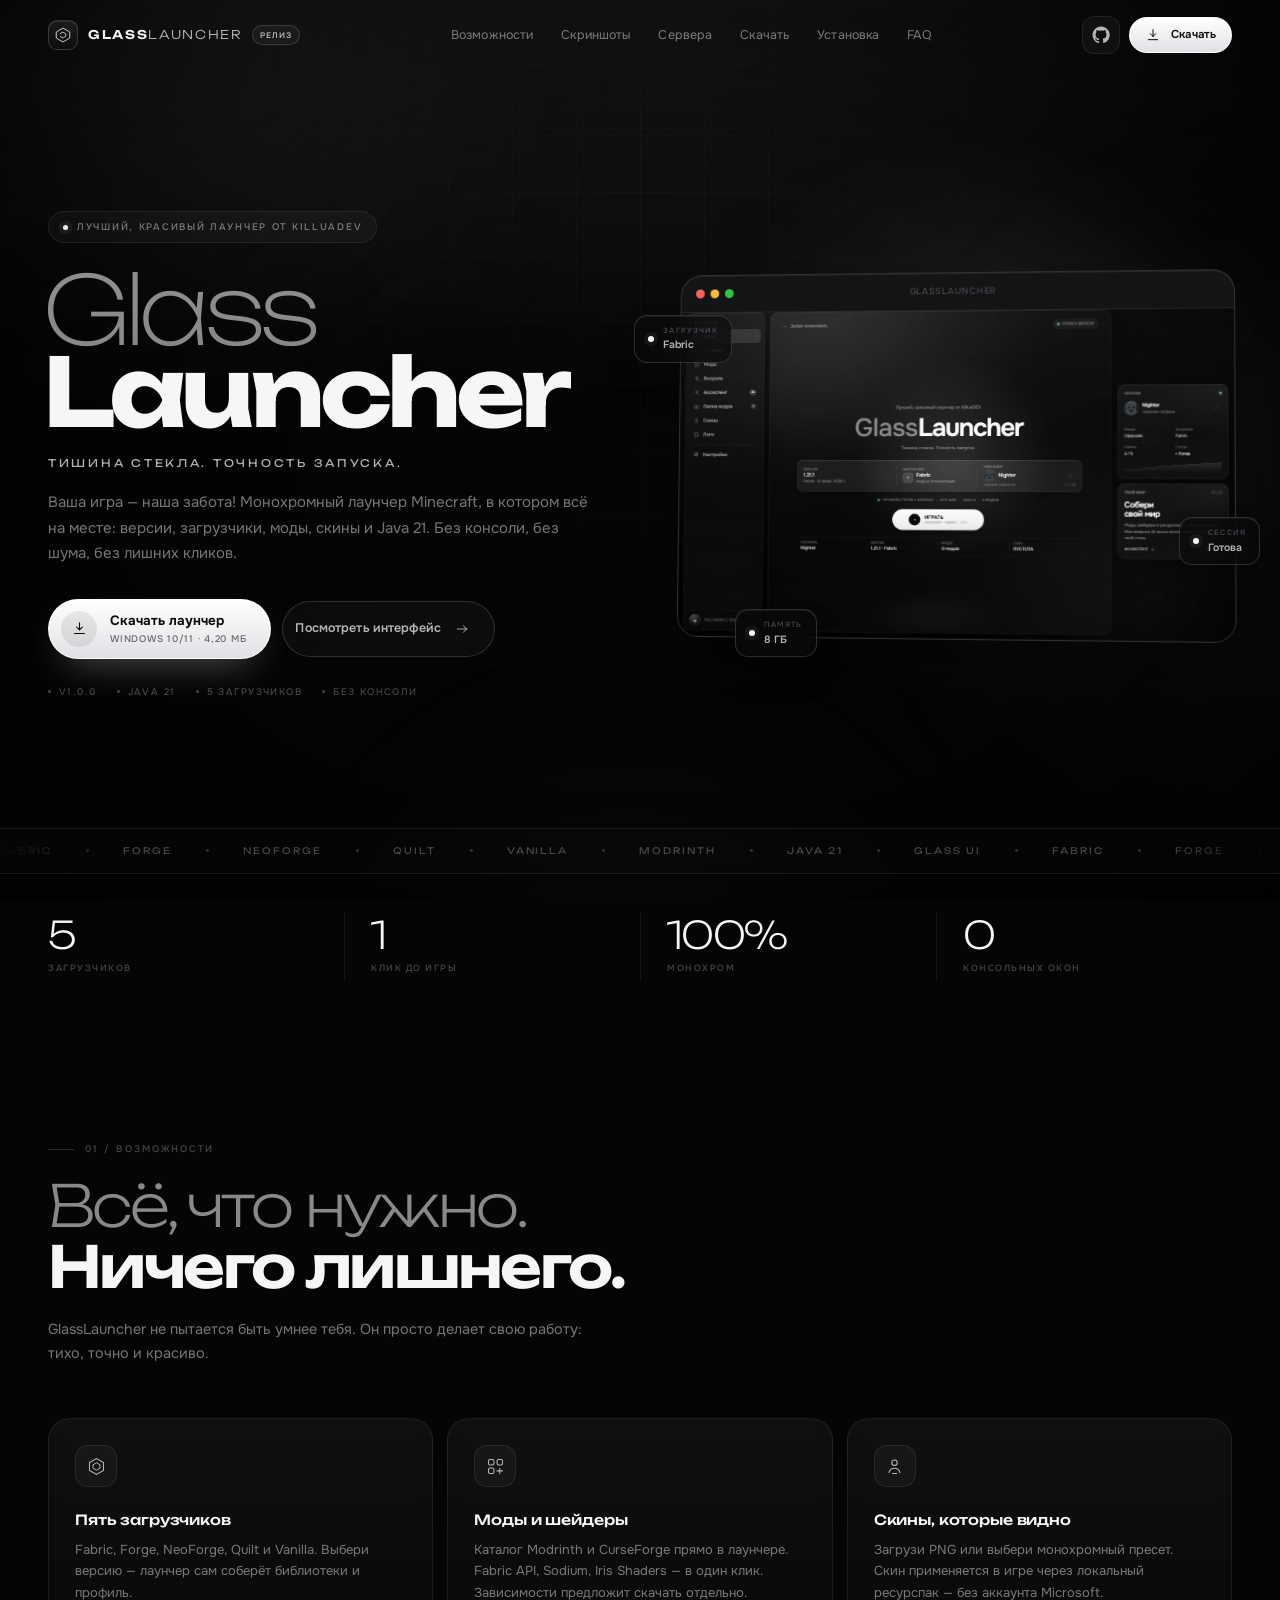
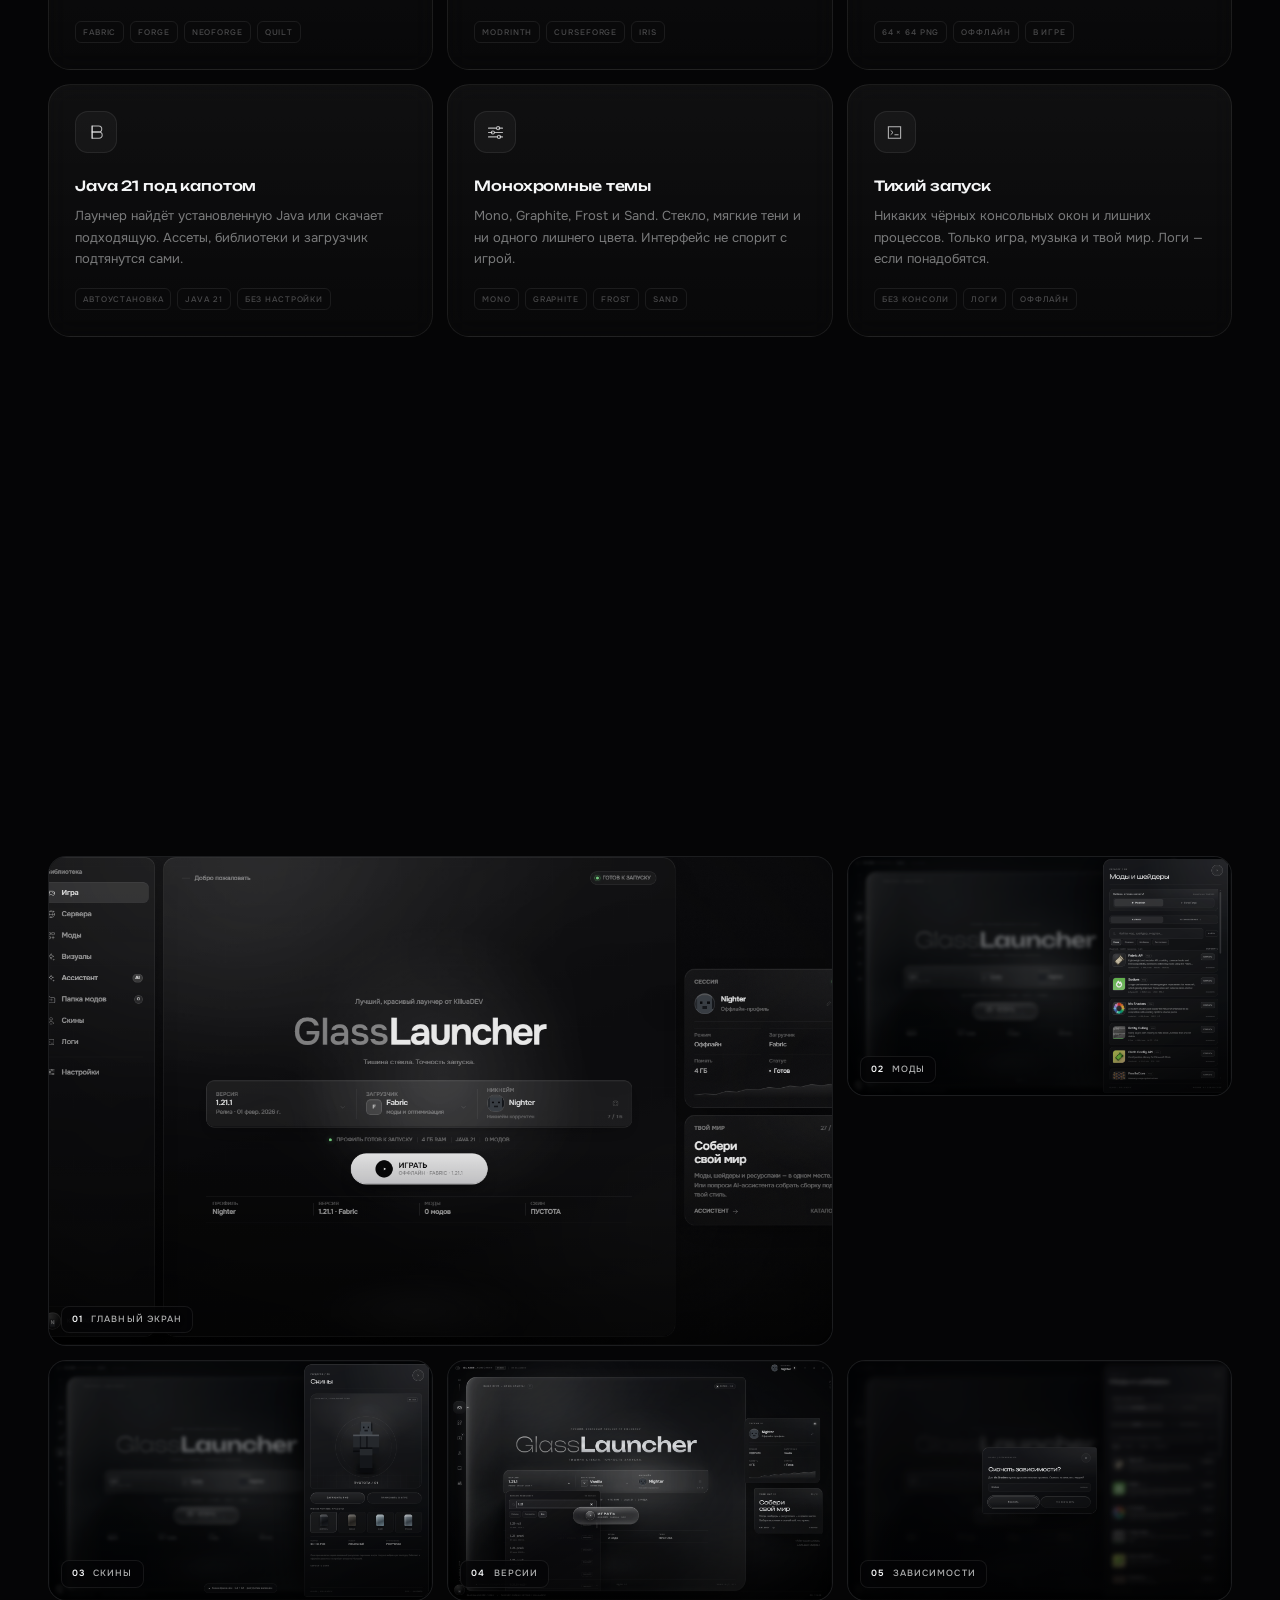
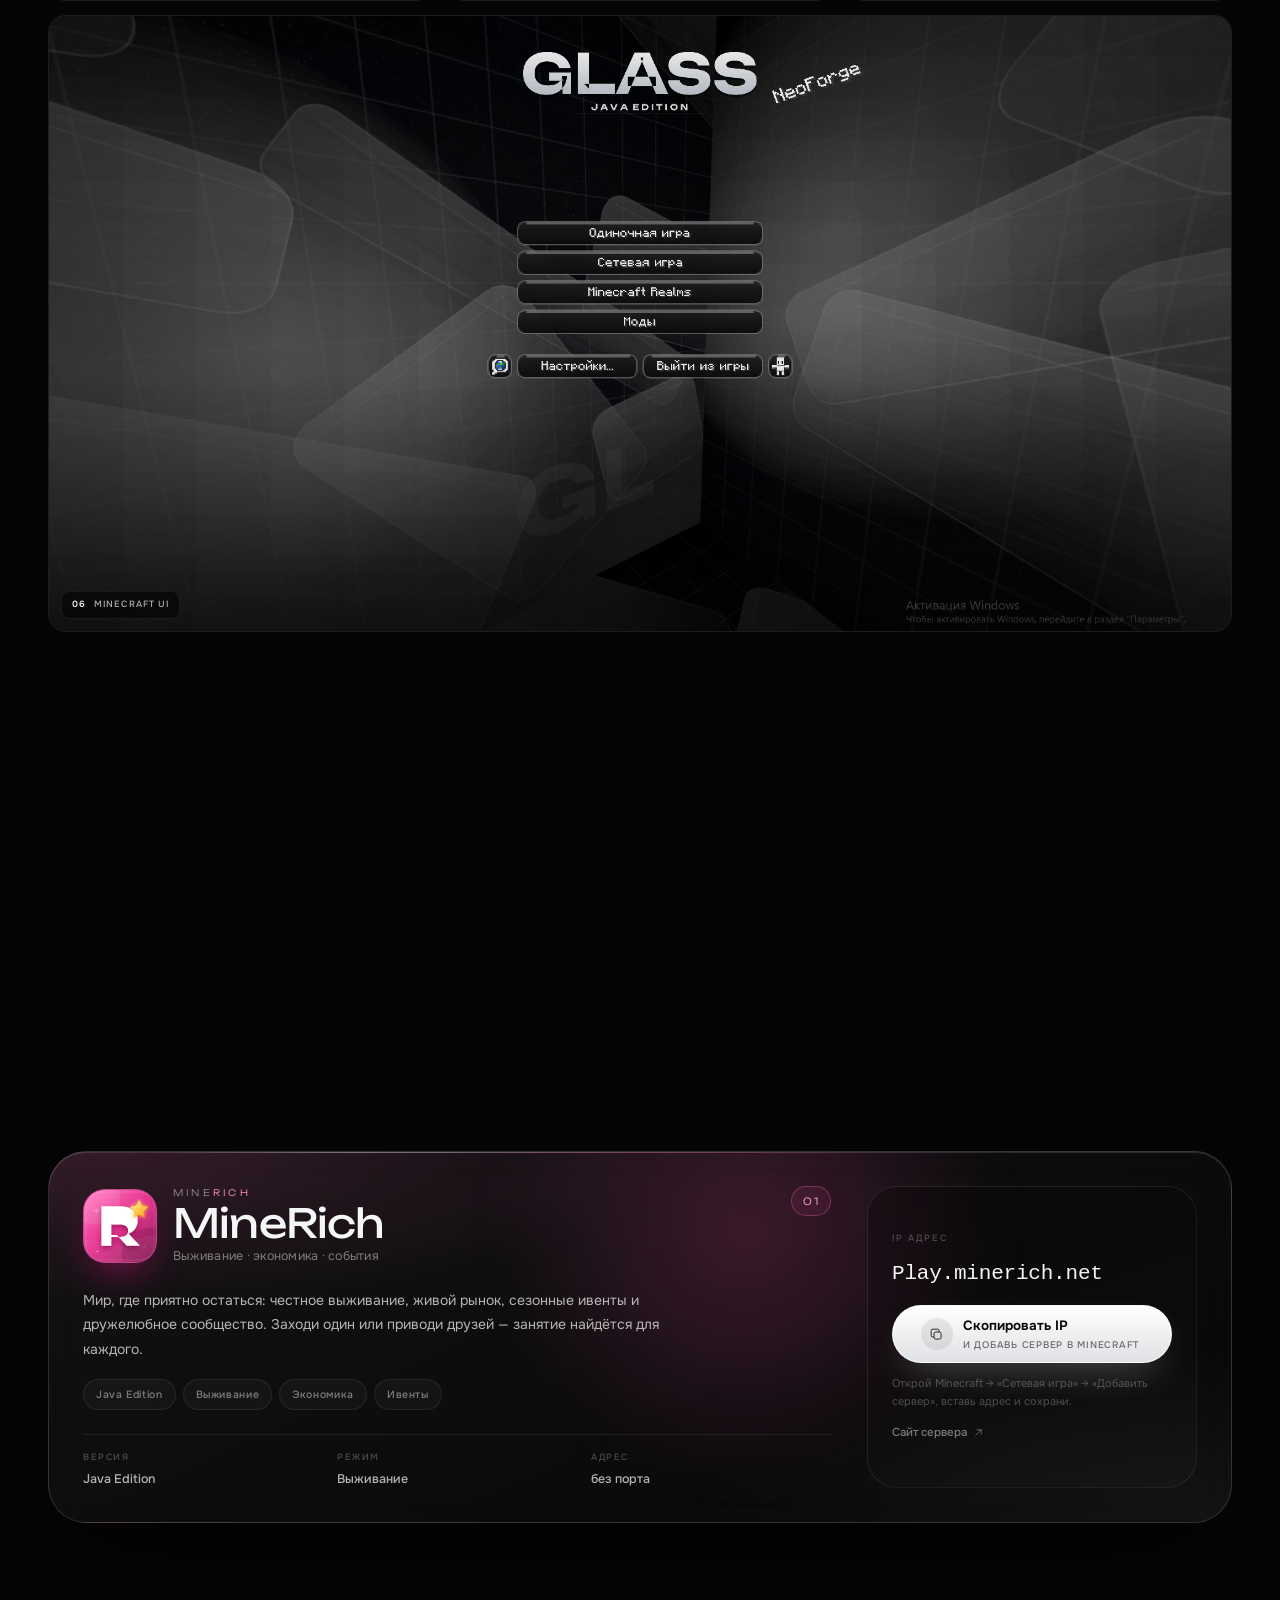
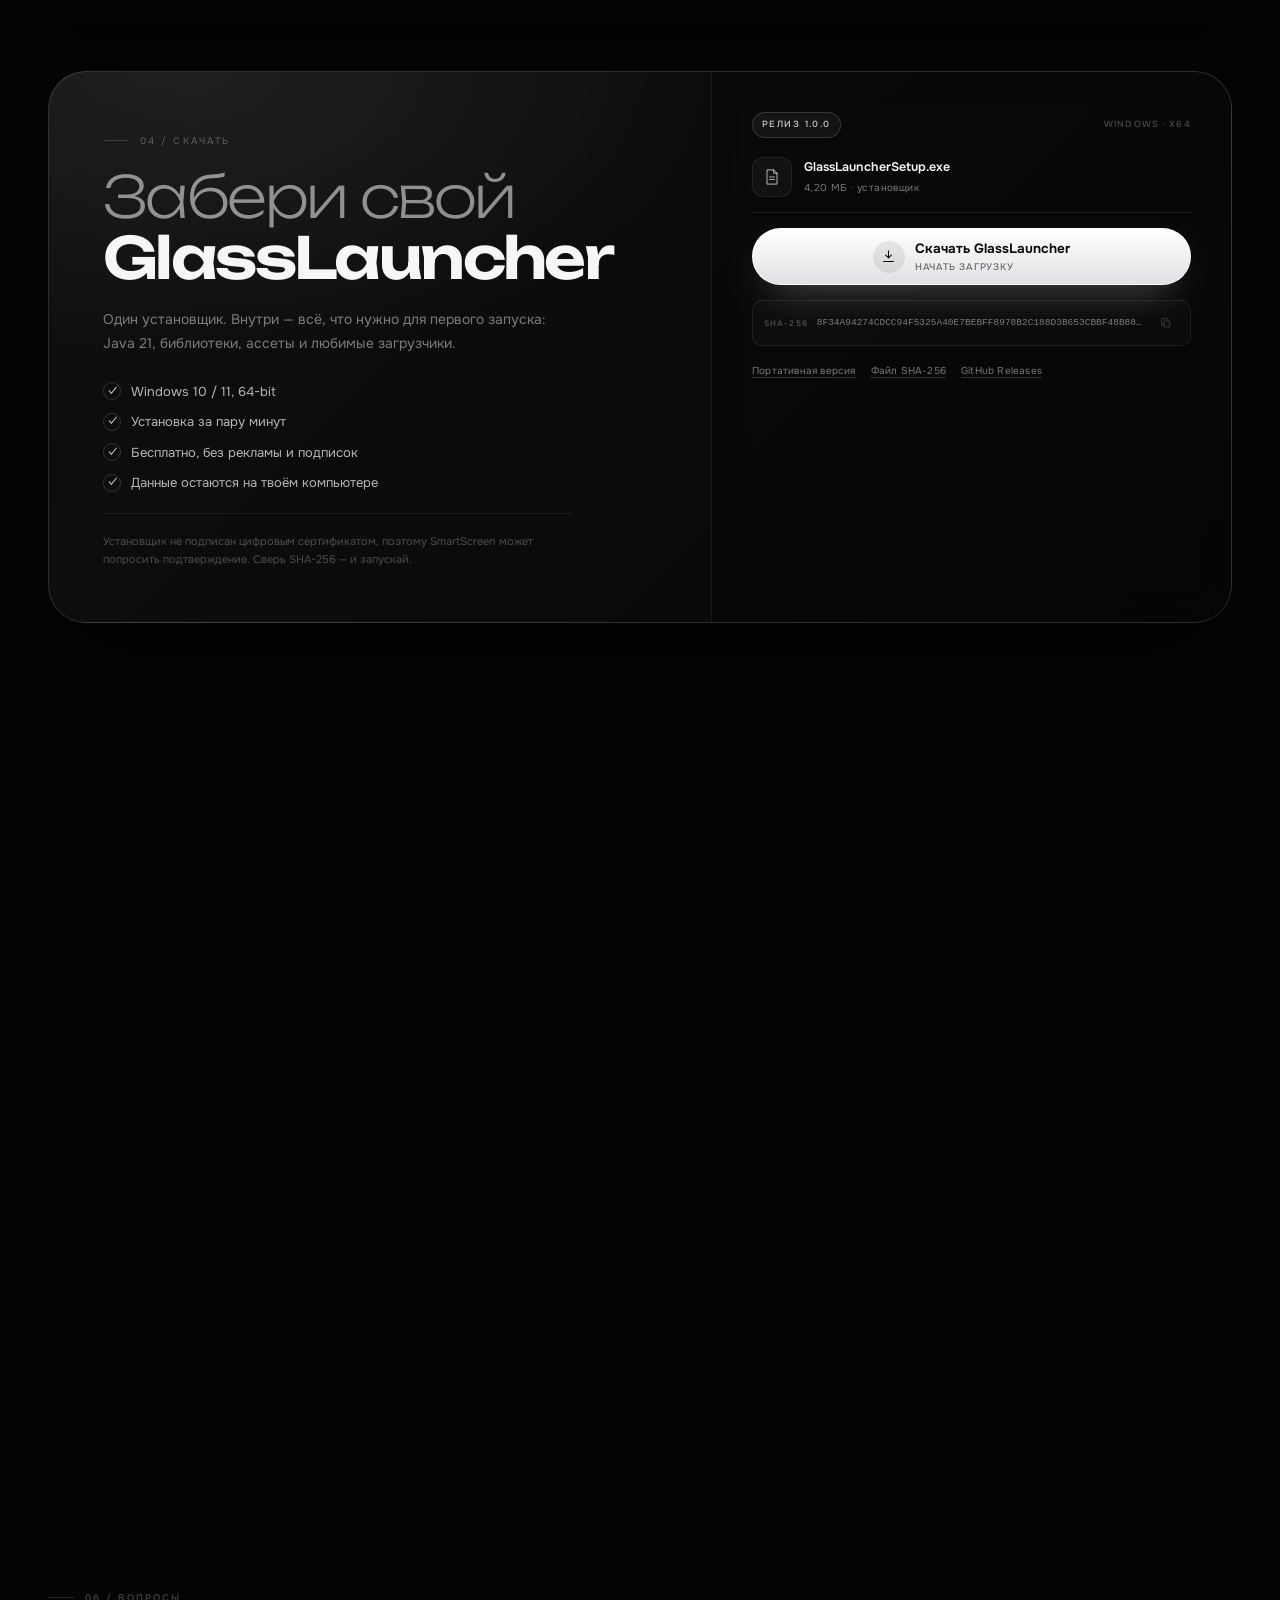
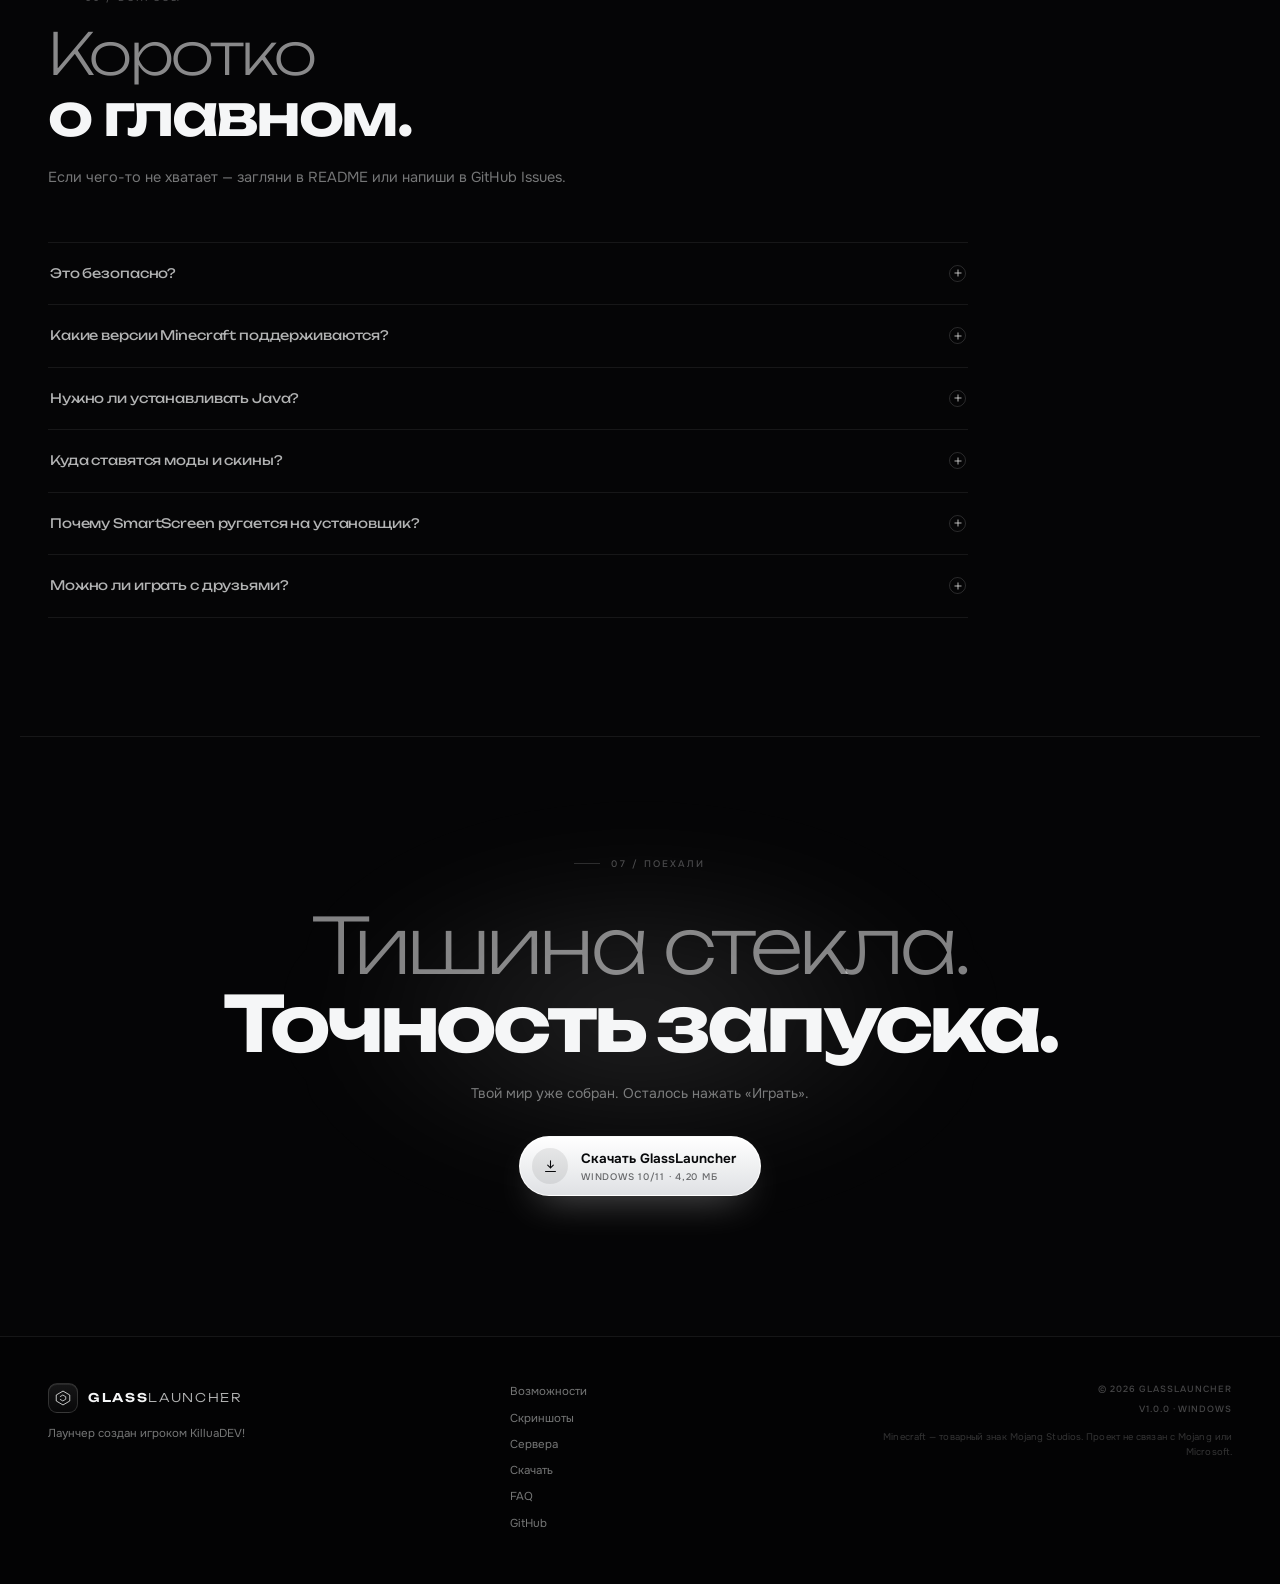
==== commit e2d5ea27: "Add MineRich server section and refresh launcher preview Add copy-IP flow, macOS-style hero window, " ====
--- a/index.html
+++ b/index.html
@@ -79,6 +79,7 @@
       <nav class="nav__links" id="navLinks" aria-label="Навигация по сайту">
         <a href="#features">Возможности</a>
         <a href="#showcase">Скриншоты</a>
+        <a href="#servers">Сервера</a>
         <a href="#download">Скачать</a>
         <a href="#install">Установка</a>
         <a href="#faq">FAQ</a>
@@ -149,10 +150,9 @@
           <div class="app-window">
             <div class="app-window__bar">
               <span class="app-window__dots" aria-hidden="true"><i></i><i></i><i></i></span>
-              <span class="app-window__title">GlassLauncher.exe</span>
-              <span class="app-window__controls" aria-hidden="true">— □ ×</span>
+              <span class="app-window__title">GlassLauncher</span>
             </div>
-            <img src="assets/screens/hero.png" width="1440" height="900" alt="Главный экран GlassLauncher: выбор версии, загрузчика и ника, кнопка Играть" fetchpriority="high">
+            <img src="assets/screens/hero.png" width="1440" height="848" alt="Главный экран GlassLauncher: выбор версии, загрузчика и ника, кнопка Играть" fetchpriority="high">
           </div>
           <div class="float-chip float-chip--one" aria-hidden="true">
             <span class="float-chip__dot"></span>
@@ -288,10 +288,73 @@
       </div>
     </section>
 
+    <section class="section" id="servers">
+      <header class="section__head" data-reveal>
+        <span class="section__index">03 / СЕРВЕРА</span>
+        <h2>Топ серверов.<br><span>Один — уже здесь.</span></h2>
+        <p>Мы добавляем только те сервера, куда заходим сами. Сейчас в списке — MineRich: уютное выживание с живой экономикой и ивентами.</p>
+      </header>
+
+      <article class="server-feature" data-reveal>
+        <span class="server-feature__aura" aria-hidden="true"></span>
+        <span class="server-feature__shine" aria-hidden="true"></span>
+
+        <div class="server-feature__main">
+          <div class="server-feature__head">
+            <span class="server-feature__avatar">
+              <img src="assets/minerich.svg" width="72" height="72" alt="Аватар сервера MineRich" loading="lazy">
+            </span>
+            <div class="server-feature__title">
+              <span class="server-feature__kicker">MINE<span>RICH</span></span>
+              <h3>MineRich</h3>
+              <p>Выживание · экономика · события</p>
+            </div>
+            <span class="server-feature__rank">01</span>
+          </div>
+
+          <p class="server-feature__desc">
+            Мир, где приятно остаться: честное выживание, живой рынок, сезонные ивенты и
+            дружелюбное сообщество. Заходи один или приводи друзей — занятие найдётся для каждого.
+          </p>
+
+          <div class="server-feature__tags">
+            <span>Java Edition</span>
+            <span>Выживание</span>
+            <span>Экономика</span>
+            <span>Ивенты</span>
+          </div>
+
+          <ul class="server-feature__facts">
+            <li><span>Версия</span><strong>Java Edition</strong></li>
+            <li><span>Режим</span><strong>Выживание</strong></li>
+            <li><span>Адрес</span><strong>без порта</strong></li>
+          </ul>
+        </div>
+
+        <div class="server-feature__side">
+          <span class="server-feature__label">IP АДРЕС</span>
+          <code class="server-feature__ip" id="serverIp">Play.minerich.net</code>
+          <button class="btn btn--primary btn--block server-feature__copy" type="button" data-copy-ip="Play.minerich.net">
+            <span class="btn__icon" aria-hidden="true">
+              <svg viewBox="0 0 24 24" fill="none"><rect x="8.5" y="8.5" width="10" height="10" rx="2.4" stroke="currentColor" stroke-width="1.2"/><path d="M15.5 8.5V6.5a2 2 0 0 0-2-2h-7a2 2 0 0 0-2 2v7a2 2 0 0 0 2 2h2" stroke="currentColor" stroke-width="1.2"/></svg>
+            </span>
+            <span class="btn__text"><strong>Скопировать IP</strong><small>и добавь сервер в Minecraft</small></span>
+          </button>
+          <p class="server-feature__note">
+            Открой Minecraft → «Сетевая игра» → «Добавить сервер», вставь адрес и сохрани.
+          </p>
+          <a class="server-feature__link" href="https://minerich.net" target="_blank" rel="noopener">
+            Сайт сервера
+            <svg viewBox="0 0 24 24" fill="none" aria-hidden="true"><path d="M7 17 17 7M9 7h8v8" stroke="currentColor" stroke-width="1.4" stroke-linecap="round" stroke-linejoin="round"/></svg>
+          </a>
+        </div>
+      </article>
+    </section>
+
     <section class="section section--download" id="download">
       <div class="download-card" data-reveal>
         <div class="download-card__copy">
-          <span class="section__index">03 / СКАЧАТЬ</span>
+          <span class="section__index">04 / СКАЧАТЬ</span>
           <h2>Забери свой<br><span>GlassLauncher</span></h2>
           <p>Один установщик. Внутри — всё, что нужно для первого запуска: Java 21, библиотеки, ассеты и любимые загрузчики.</p>
 
@@ -350,7 +413,7 @@
 
     <section class="section" id="install">
       <header class="section__head" data-reveal>
-        <span class="section__index">04 / УСТАНОВКА</span>
+        <span class="section__index">05 / УСТАНОВКА</span>
         <h2>Три шага<br><span>до твоего мира.</span></h2>
         <p>Без ручной настройки Java, папок и аргументов запуска. Всё, что нужно, лаунчер сделает сам.</p>
       </header>
@@ -376,7 +439,7 @@
 
     <section class="section" id="faq">
       <header class="section__head" data-reveal>
-        <span class="section__index">05 / ВОПРОСЫ</span>
+        <span class="section__index">06 / ВОПРОСЫ</span>
         <h2>Коротко<br><span>о главном.</span></h2>
         <p>Если чего-то не хватает — загляни в README или напиши в GitHub Issues.</p>
       </header>
@@ -411,7 +474,7 @@
 
     <section class="cta" data-reveal>
       <div class="cta__glow" aria-hidden="true"></div>
-      <span class="section__index">06 / ПОЕХАЛИ</span>
+      <span class="section__index">07 / ПОЕХАЛИ</span>
       <h2>Тишина стекла.<br><span>Точность запуска.</span></h2>
       <p>Твой мир уже собран. Осталось нажать «Играть».</p>
       <a class="btn btn--primary btn--large" href="downloads/GlassLauncherSetup.exe" download data-download>
@@ -441,6 +504,7 @@
       <nav class="footer__nav" aria-label="Ссылки в подвале">
         <a href="#features">Возможности</a>
         <a href="#showcase">Скриншоты</a>
+        <a href="#servers">Сервера</a>
         <a href="#download">Скачать</a>
         <a href="#faq">FAQ</a>
         <a href="https://github.com/KilluaClicker/GlassLauncher" target="_blank" rel="noopener">GitHub</a>
--- a/styles.css
+++ b/styles.css
@@ -732,11 +732,12 @@
 }
 
 .app-window__bar {
+  position: relative;
   display: flex;
   align-items: center;
   gap: 12px;
-  height: 36px;
-  padding: 0 14px;
+  height: 38px;
+  padding: 0 15px;
   border-bottom: 1px solid var(--line);
   background: rgba(255, 255, 255, 0.035);
   color: var(--ink-faint);
@@ -746,24 +747,40 @@
 
 .app-window__dots {
   display: flex;
-  gap: 5px;
+  flex: 0 0 auto;
+  gap: 6px;
 }
 
 .app-window__dots i {
-  width: 5px;
-  height: 5px;
+  width: 9px;
+  height: 9px;
   border-radius: 50%;
-  background: rgba(255, 255, 255, 0.2);
+  background: rgba(255, 255, 255, 0.18);
+  box-shadow: inset 0 1px 0 rgba(255, 255, 255, 0.22);
+}
+
+.app-window__dots i:nth-child(1) {
+  background: #ff5f57;
+}
+
+.app-window__dots i:nth-child(2) {
+  background: #febc2e;
+}
+
+.app-window__dots i:nth-child(3) {
+  background: #28c840;
 }
 
 .app-window__title {
-  flex: 1;
+  position: absolute;
+  left: 50%;
+  transform: translateX(-50%);
+  max-width: 60%;
+  overflow: hidden;
   text-align: center;
+  text-overflow: ellipsis;
   text-transform: uppercase;
-}
-
-.app-window__controls {
-  letter-spacing: 0.2em;
+  white-space: nowrap;
 }
 
 .app-window img {
@@ -2258,3 +2275,345 @@
     transform: none;
   }
 }
+
+/* --------------------------------------------------------------------------
+   Top servers
+   -------------------------------------------------------------------------- */
+
+.server-feature {
+  position: relative;
+  display: grid;
+  grid-template-columns: minmax(0, 1fr) 330px;
+  gap: 36px;
+  padding: 34px;
+  overflow: hidden;
+  border: 1px solid var(--line-strong);
+  border-radius: var(--radius-2xl);
+  background:
+    radial-gradient(110% 90% at 4% 0%, rgba(255, 86, 168, 0.14), transparent 46%),
+    radial-gradient(80% 80% at 100% 100%, rgba(255, 255, 255, 0.05), transparent 58%),
+    linear-gradient(155deg, rgba(255, 255, 255, 0.055), rgba(255, 255, 255, 0.012));
+  box-shadow: var(--shadow), inset 0 1px 0 rgba(255, 255, 255, 0.12);
+  -webkit-backdrop-filter: blur(18px);
+  backdrop-filter: blur(18px);
+}
+
+.server-feature__aura {
+  position: absolute;
+  top: -52%;
+  right: 18%;
+  width: 46%;
+  aspect-ratio: 1;
+  border-radius: 50%;
+  background: radial-gradient(circle, rgba(255, 79, 168, 0.2), transparent 66%);
+  filter: blur(28px);
+  pointer-events: none;
+  animation: serverAura 10s ease-in-out infinite alternate;
+}
+
+.server-feature__shine {
+  position: absolute;
+  top: 0;
+  right: 24%;
+  left: 8%;
+  height: 1px;
+  background: linear-gradient(90deg, transparent, rgba(255, 255, 255, 0.42) 26%, rgba(255, 130, 195, 0.36) 60%, transparent);
+  opacity: 0.75;
+  pointer-events: none;
+}
+
+.server-feature__main,
+.server-feature__side {
+  position: relative;
+  z-index: 1;
+}
+
+.server-feature__head {
+  display: flex;
+  align-items: center;
+  gap: 16px;
+}
+
+.server-feature__avatar {
+  display: grid;
+  flex: 0 0 auto;
+  place-items: center;
+  width: 74px;
+  height: 74px;
+  overflow: hidden;
+  border: 1px solid rgba(255, 255, 255, 0.24);
+  border-radius: 22px;
+  background: #b2126a;
+  box-shadow:
+    inset 0 1px 1px rgba(255, 255, 255, 0.32),
+    0 18px 40px -16px rgba(178, 18, 106, 0.9);
+}
+
+.server-feature__avatar img {
+  display: block;
+  width: 100%;
+  height: 100%;
+  object-fit: cover;
+}
+
+.server-feature__title {
+  display: flex;
+  flex-direction: column;
+  gap: 4px;
+  min-width: 0;
+}
+
+.server-feature__kicker {
+  color: rgba(255, 255, 255, 0.5);
+  font-family: var(--font-display);
+  font-size: 9px;
+  font-weight: 300;
+  letter-spacing: 0.36em;
+}
+
+.server-feature__kicker span {
+  color: #ff8dc4;
+}
+
+.server-feature__title h3 {
+  margin: 0;
+  font-family: var(--font-display);
+  font-size: clamp(28px, 3.4vw, 40px);
+  font-weight: 400;
+  line-height: 1;
+  letter-spacing: -0.02em;
+}
+
+.server-feature__title p {
+  margin: 0;
+  color: var(--ink-muted);
+  font-size: 12.5px;
+  letter-spacing: 0.02em;
+}
+
+.server-feature__rank {
+  margin-left: auto;
+  align-self: flex-start;
+  padding: 7px 11px 6px;
+  border: 1px solid rgba(255, 120, 190, 0.3);
+  border-radius: 999px;
+  background: rgba(255, 79, 168, 0.09);
+  color: #ffa6d2;
+  font-family: var(--font-display);
+  font-size: 10px;
+  font-weight: 300;
+  letter-spacing: 0.14em;
+}
+
+.server-feature__desc {
+  max-width: 620px;
+  margin: 22px 0 0;
+  color: var(--ink-soft);
+  font-size: 14px;
+  line-height: 1.75;
+}
+
+.server-feature__tags {
+  display: flex;
+  flex-wrap: wrap;
+  gap: 7px;
+  margin-top: 18px;
+}
+
+.server-feature__tags span {
+  padding: 7px 12px 6px;
+  border: 1px solid var(--line);
+  border-radius: 999px;
+  background: rgba(255, 255, 255, 0.03);
+  color: var(--ink-muted);
+  font-size: 10.5px;
+  font-weight: 500;
+  letter-spacing: 0.06em;
+}
+
+.server-feature__facts {
+  display: grid;
+  grid-template-columns: repeat(3, minmax(0, 1fr));
+  gap: 14px;
+  margin: 24px 0 0;
+  padding: 16px 0 0;
+  border-top: 1px solid var(--line);
+  list-style: none;
+}
+
+.server-feature__facts li {
+  display: flex;
+  flex-direction: column;
+  gap: 5px;
+}
+
+.server-feature__facts span {
+  color: var(--ink-faint);
+  font-size: 9px;
+  font-weight: 500;
+  letter-spacing: 0.18em;
+  text-transform: uppercase;
+}
+
+.server-feature__facts strong {
+  color: var(--ink-soft);
+  font-size: 12.5px;
+  font-weight: 500;
+}
+
+.server-feature__side {
+  display: flex;
+  flex-direction: column;
+  justify-content: center;
+  gap: 12px;
+  padding: 24px;
+  border: 1px solid var(--line);
+  border-radius: var(--radius-xl);
+  background: linear-gradient(160deg, rgba(0, 0, 0, 0.28), rgba(255, 255, 255, 0.018));
+}
+
+.server-feature__label {
+  color: var(--ink-faint);
+  font-size: 9px;
+  font-weight: 500;
+  letter-spacing: 0.22em;
+}
+
+.server-feature__ip {
+  display: block;
+  overflow: hidden;
+  color: var(--ink);
+  font-family: var(--font-mono);
+  font-size: clamp(17px, 2vw, 21px);
+  letter-spacing: -0.01em;
+  text-overflow: ellipsis;
+  white-space: nowrap;
+  user-select: all;
+}
+
+.server-feature__copy {
+  margin-top: 4px;
+  padding: 10px 16px 10px 12px;
+  text-align: left;
+}
+
+.server-feature__copy.is-copied {
+  border-color: rgba(255, 140, 200, 0.5);
+  background: rgba(255, 79, 168, 0.16);
+  color: #ffe4f1;
+}
+
+.server-feature__note {
+  margin: 0;
+  color: var(--ink-faint);
+  font-size: 11px;
+  line-height: 1.6;
+}
+
+.server-feature__link {
+  display: inline-flex;
+  align-items: center;
+  gap: 5px;
+  margin-top: 2px;
+  color: var(--ink-muted);
+  font-size: 11.5px;
+  font-weight: 500;
+  text-decoration: none;
+  transition: color 0.3s var(--ease);
+}
+
+.server-feature__link svg {
+  width: 13px;
+  height: 13px;
+}
+
+.server-feature__link:hover {
+  color: var(--ink);
+}
+
+@keyframes serverAura {
+  from {
+    transform: translate3d(-4%, 3%, 0) scale(1);
+    opacity: 0.6;
+  }
+  to {
+    transform: translate3d(6%, -4%, 0) scale(1.16);
+    opacity: 0.9;
+  }
+}
+
+@media (max-width: 900px) {
+  .server-feature {
+    grid-template-columns: minmax(0, 1fr);
+    gap: 24px;
+    padding: 26px;
+  }
+
+  .server-feature__side {
+    padding: 20px;
+  }
+}
+
+@media (max-width: 680px) {
+  .server-feature {
+    padding: 20px;
+    border-radius: var(--radius-xl);
+  }
+
+  .server-feature__head {
+    flex-wrap: wrap;
+    gap: 13px;
+  }
+
+  .server-feature__avatar {
+    width: 60px;
+    height: 60px;
+    border-radius: 18px;
+  }
+
+  .server-feature__rank {
+    order: -1;
+    margin-left: auto;
+  }
+
+  .server-feature__desc {
+    margin-top: 18px;
+    font-size: 13px;
+  }
+
+  .server-feature__facts {
+    grid-template-columns: 1fr;
+    gap: 10px;
+  }
+
+  .server-feature__facts li {
+    flex-direction: row;
+    align-items: baseline;
+    justify-content: space-between;
+  }
+}
+
+/* Hero stacks on tablets and phones (keeps content inside the viewport) */
+@media (max-width: 900px) {
+  .hero__inner {
+    grid-template-columns: minmax(0, 1fr);
+    gap: 48px;
+  }
+
+  .hero__visual {
+    width: 100%;
+    max-width: 620px;
+    margin: 0 auto;
+  }
+
+  .hero__copy {
+    min-width: 0;
+  }
+}
+
+@media (max-width: 680px) {
+  .hero__inner {
+    gap: 34px;
+    min-height: 0;
+  }
+}
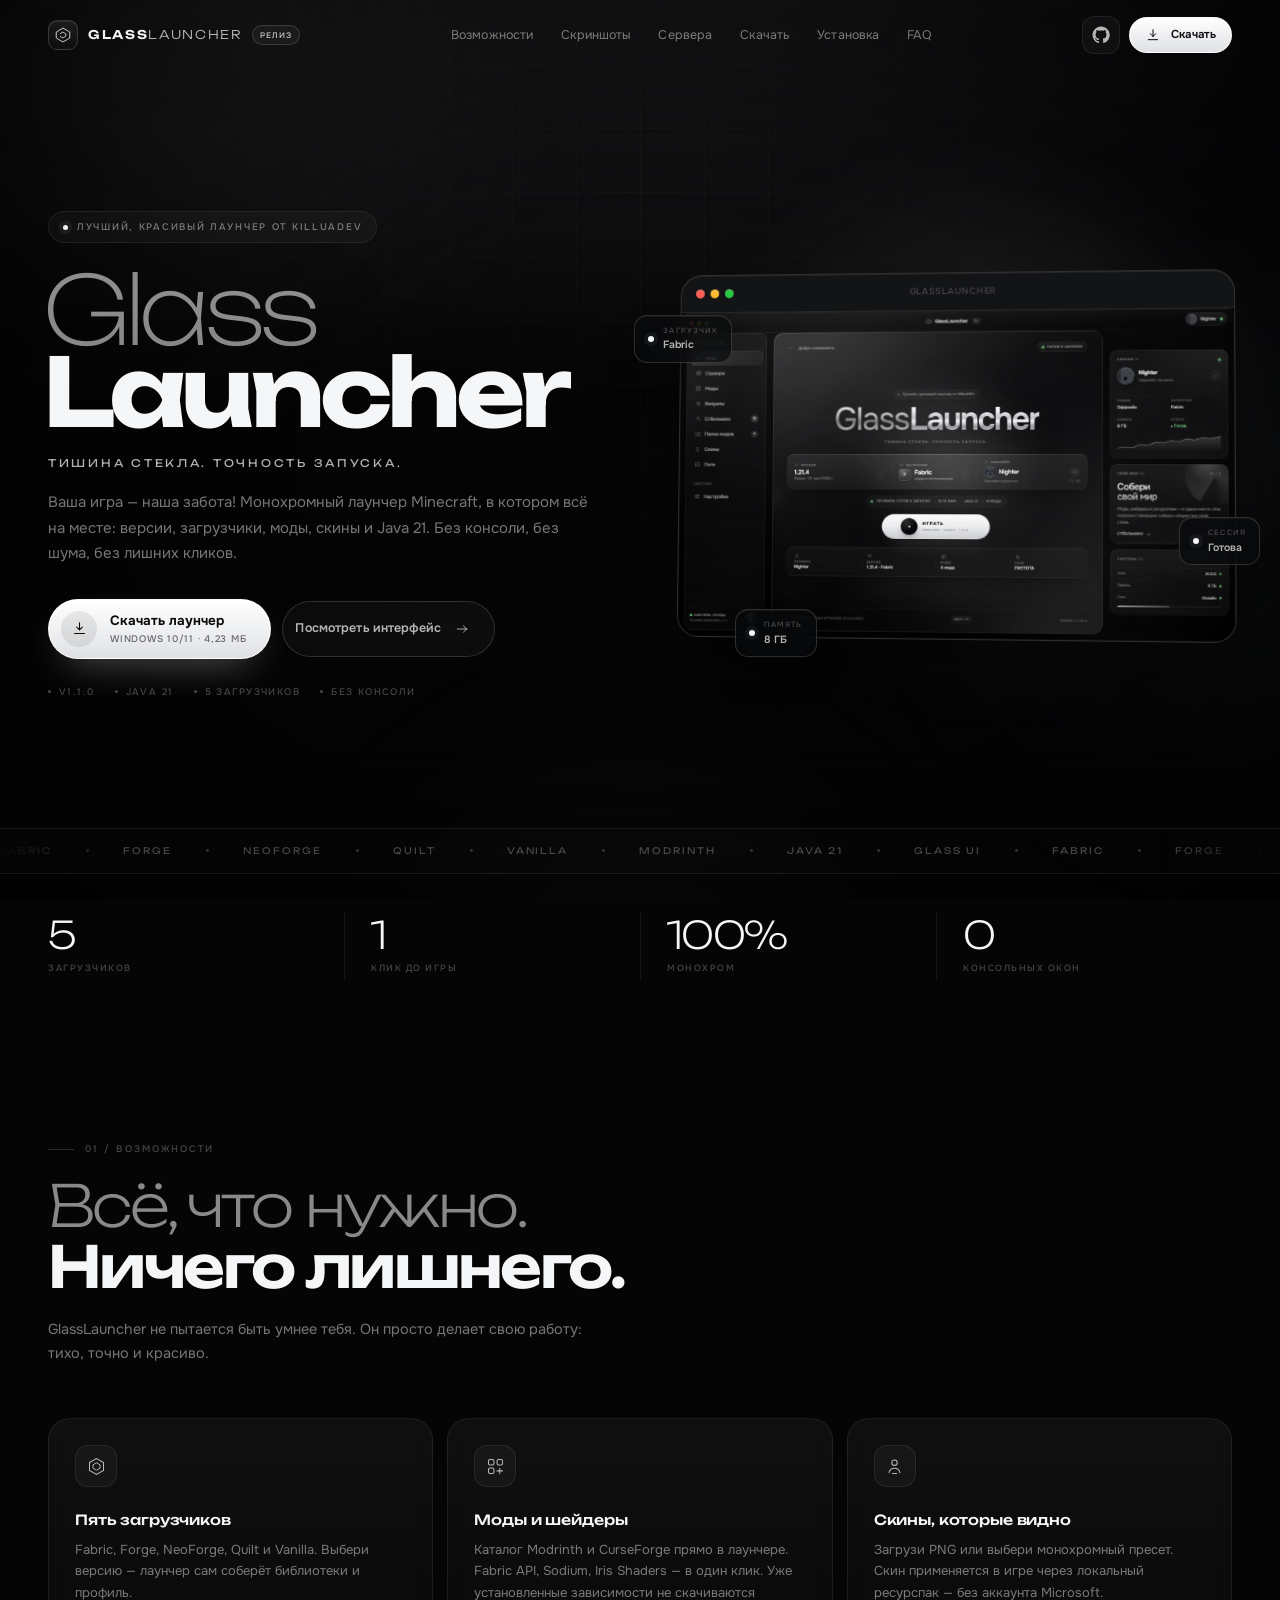
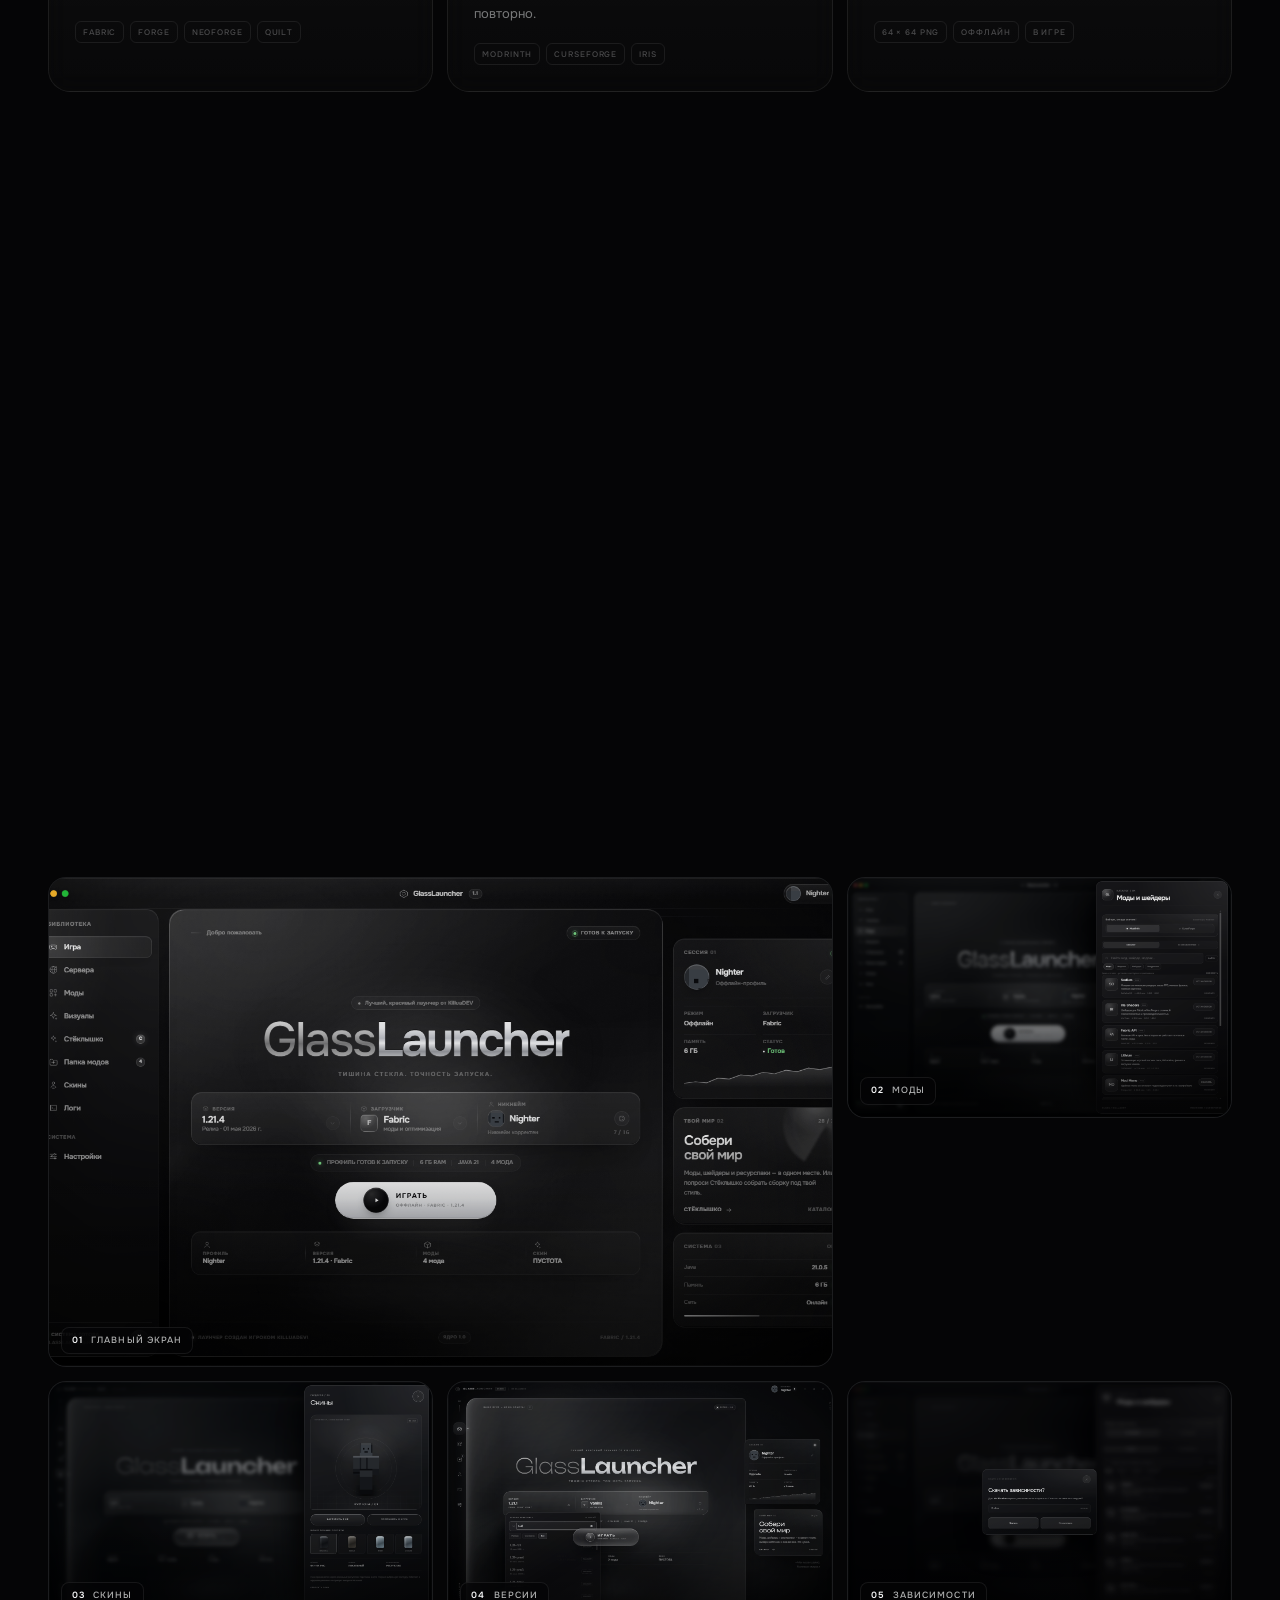
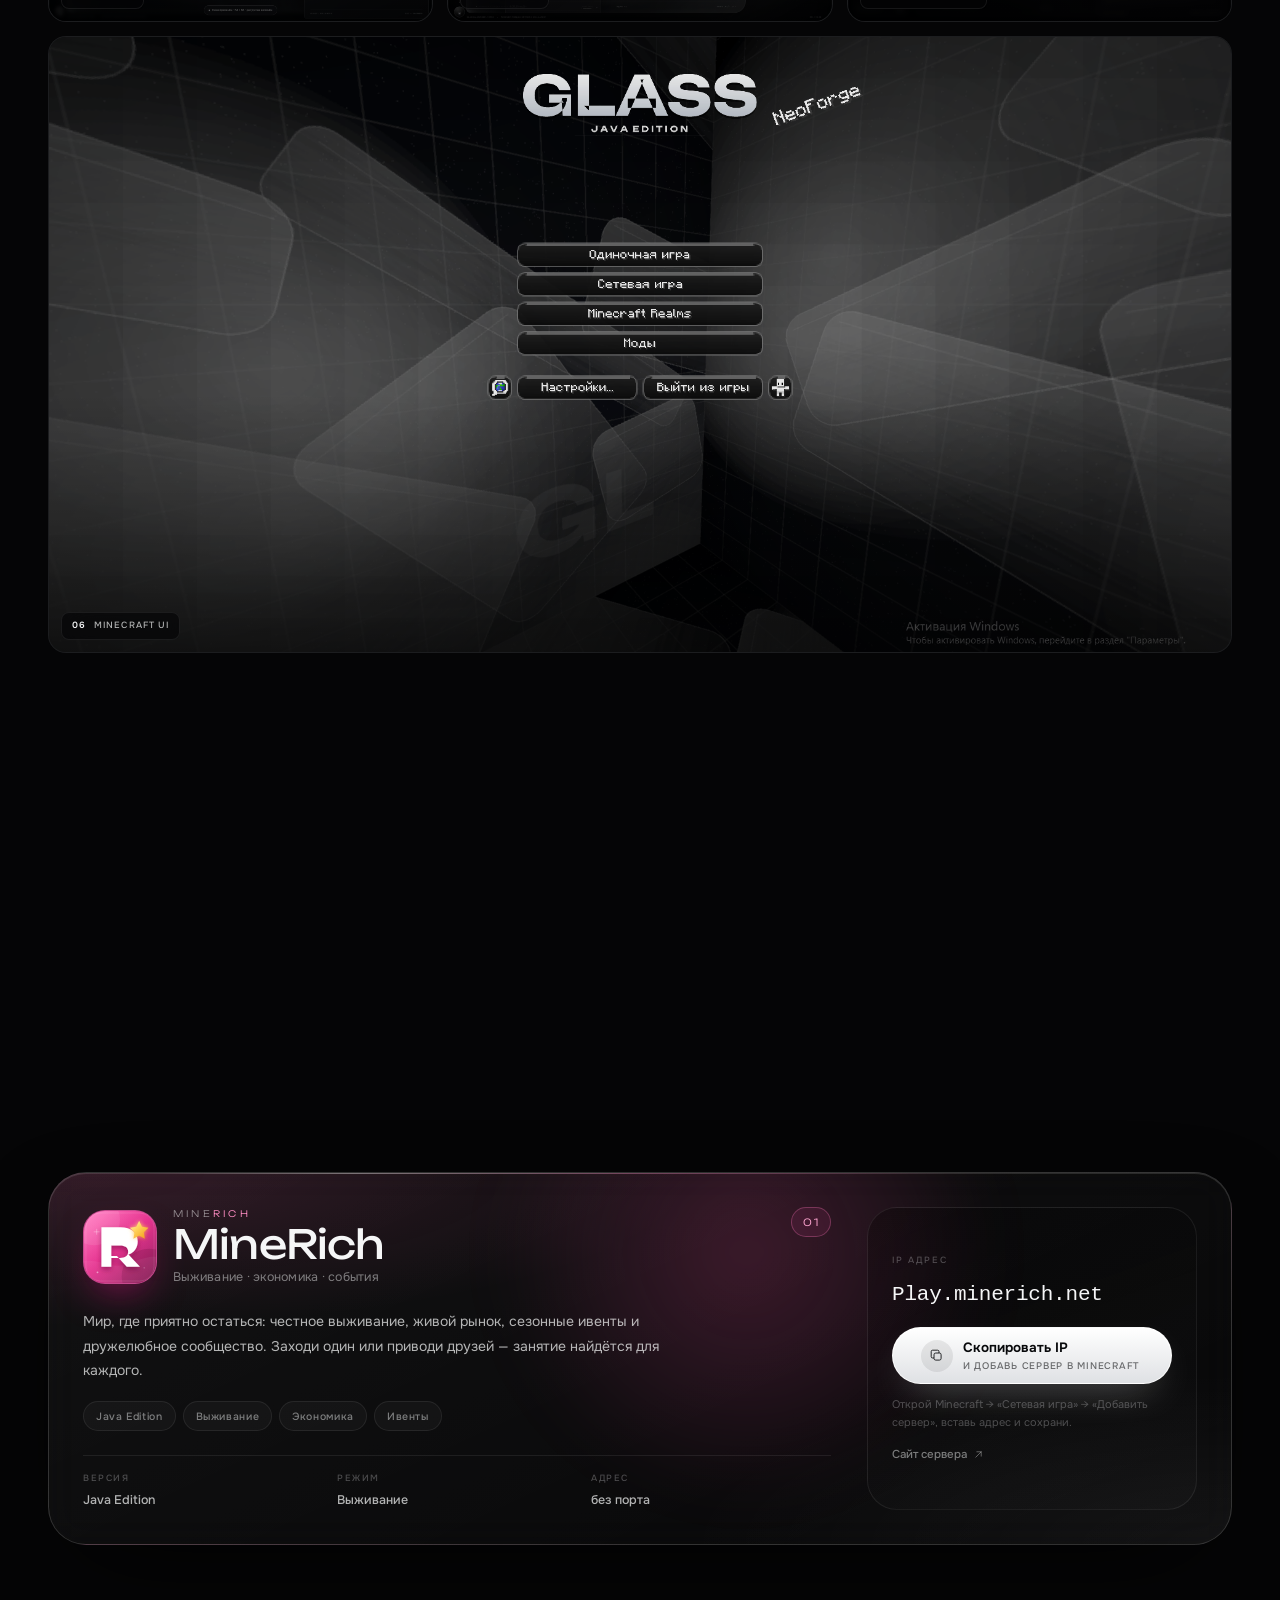
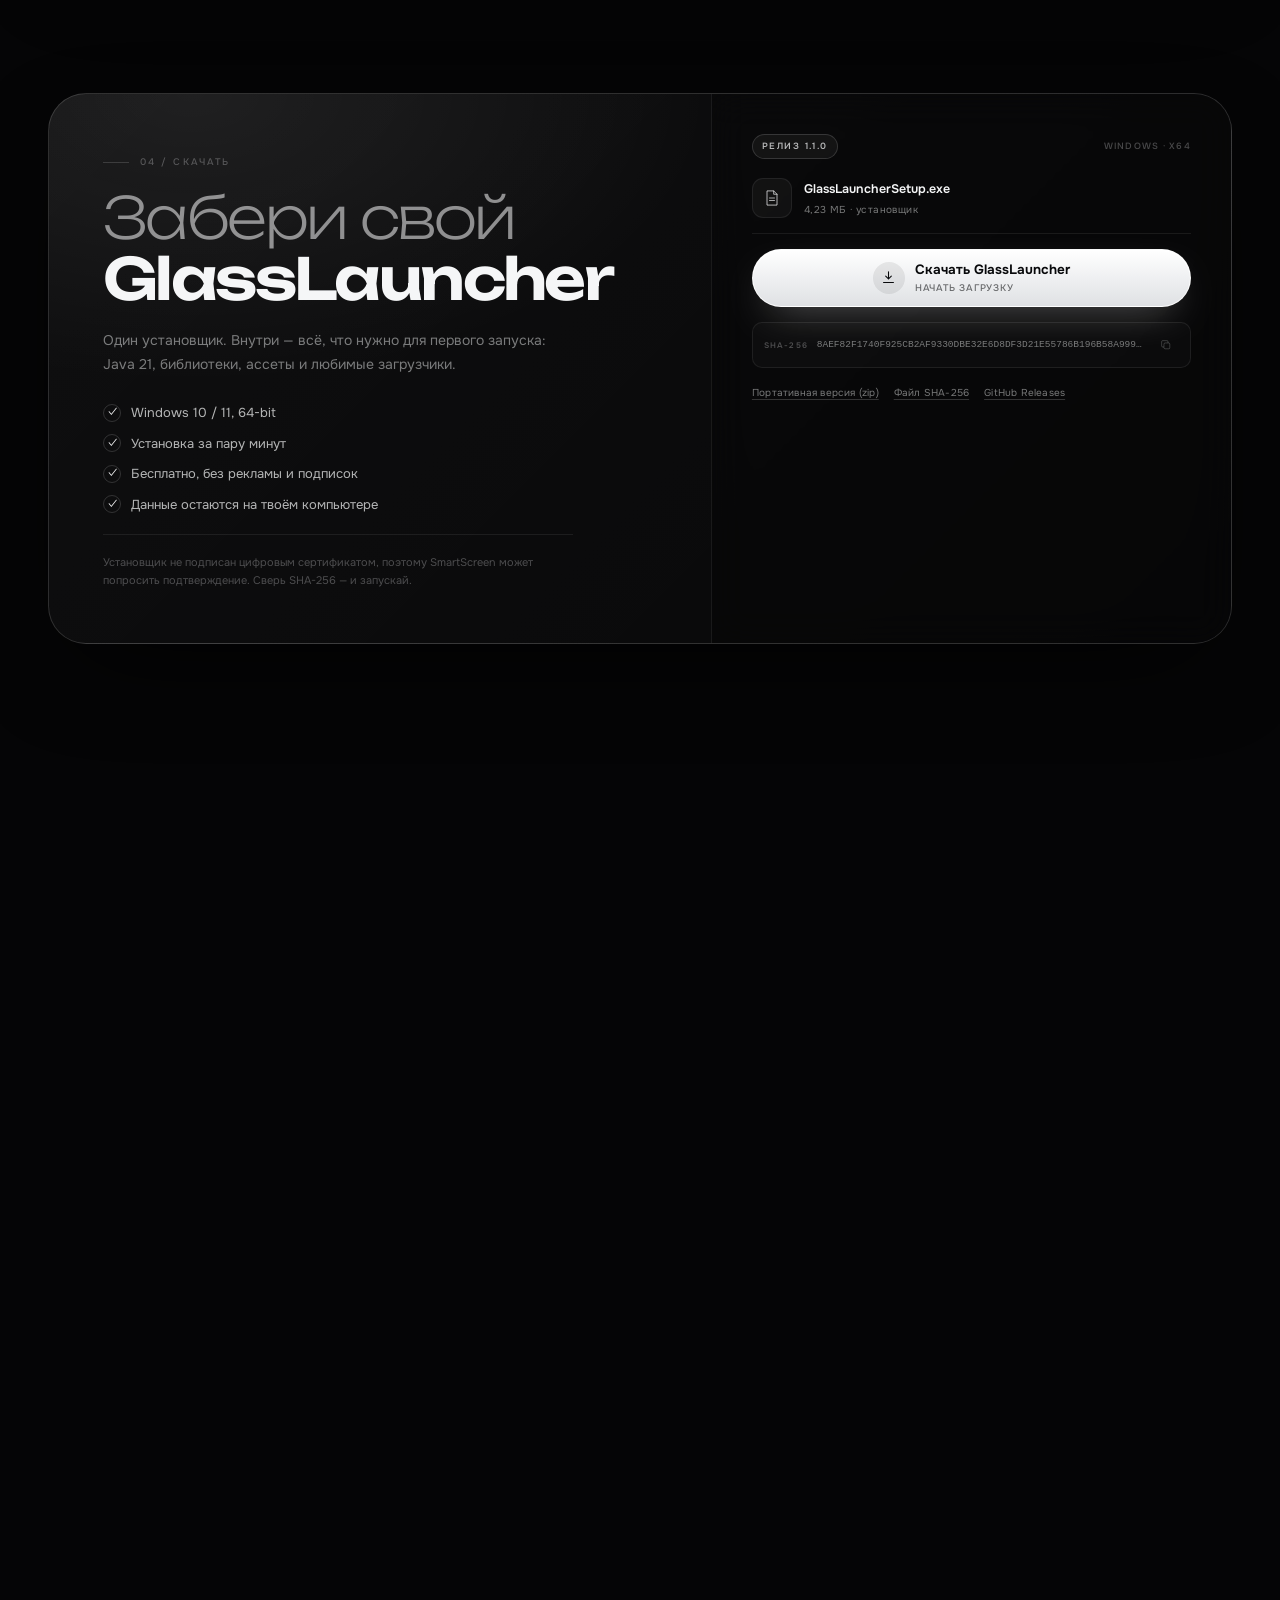
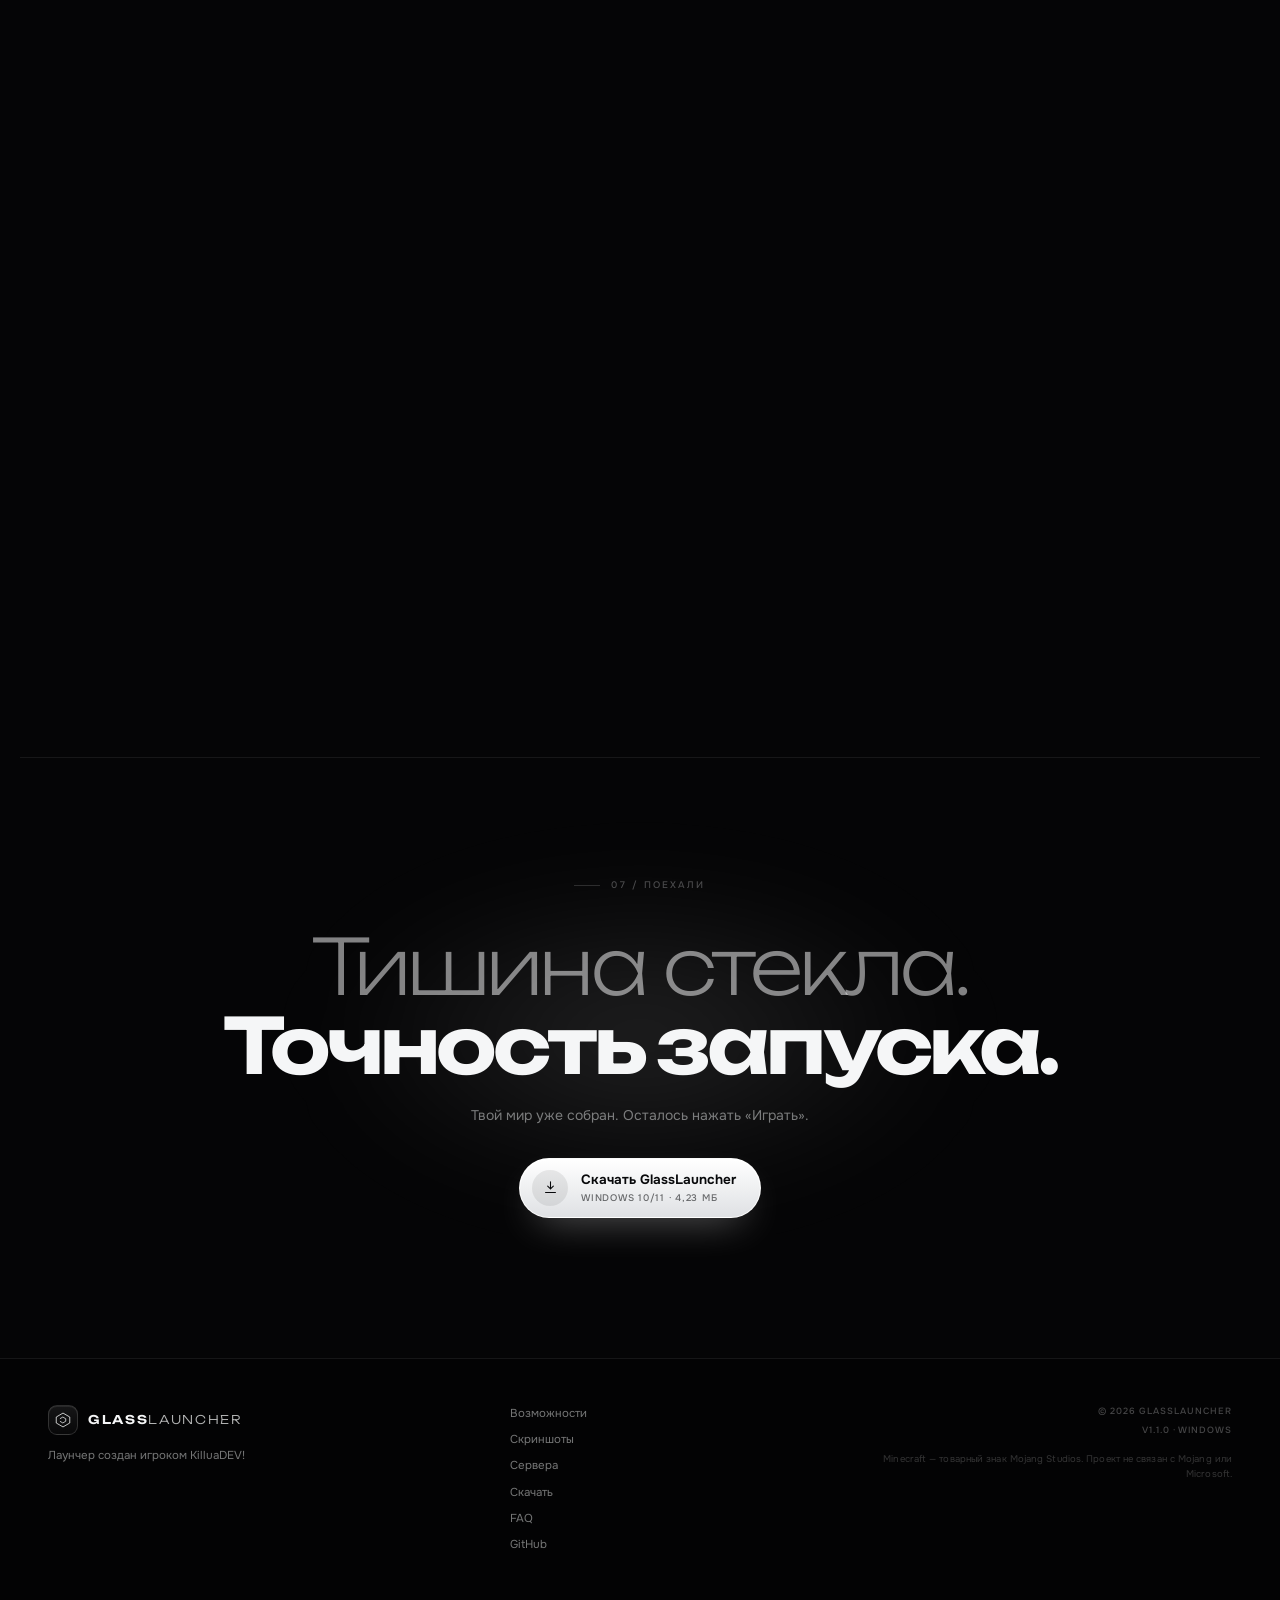
==== commit 5e8b0d54: "GlassLauncher site v1.1.0" ====
--- a/index.html
+++ b/index.html
@@ -42,8 +42,8 @@
     "name": "GlassLauncher",
     "applicationCategory": "GameApplication",
     "operatingSystem": "Windows 10, Windows 11",
-    "softwareVersion": "1.0.0",
-    "fileSize": "4.2MB",
+    "softwareVersion": "1.1.0",
+    "fileSize": "4.23MB",
     "downloadUrl": "https://killuaclicker.github.io/GlassLauncher/downloads/GlassLauncherSetup.exe",
     "offers": { "@type": "Offer", "price": "0", "priceCurrency": "RUB" },
     "author": { "@type": "Person", "name": "KilluaDEV" },
@@ -128,7 +128,7 @@
               </span>
               <span class="btn__text">
                 <strong>Скачать лаунчер</strong>
-                <small>Windows 10/11 · 4,20 МБ</small>
+                <small>Windows 10/11 · 4,23 МБ</small>
               </span>
             </a>
             <a class="btn btn--ghost btn--large" href="#showcase">
@@ -138,7 +138,7 @@
           </div>
 
           <div class="hero__meta">
-            <span>v1.0.0</span>
+            <span>v1.1.0</span>
             <span>Java 21</span>
             <span>5 загрузчиков</span>
             <span>Без консоли</span>
@@ -206,7 +206,7 @@
             <svg viewBox="0 0 24 24" fill="none"><rect x="4" y="4" width="6.2" height="6.2" rx="1.6" stroke="currentColor" stroke-width="1.2"/><rect x="13.8" y="4" width="6.2" height="6.2" rx="1.6" stroke="currentColor" stroke-width="1.2"/><rect x="4" y="13.8" width="6.2" height="6.2" rx="1.6" stroke="currentColor" stroke-width="1.2"/><path d="M16.9 13.9v6.2M13.8 17h6.2" stroke="currentColor" stroke-width="1.2" stroke-linecap="round"/></svg>
           </span>
           <h3>Моды и шейдеры</h3>
-          <p>Каталог Modrinth и CurseForge прямо в лаунчере. Fabric API, Sodium, Iris Shaders — в один клик. Зависимости предложит скачать отдельно.</p>
+          <p>Каталог Modrinth и CurseForge прямо в лаунчере. Fabric API, Sodium, Iris Shaders — в один клик. Уже установленные зависимости не скачиваются повторно.</p>
           <div class="feature__tags"><span>Modrinth</span><span>CurseForge</span><span>Iris</span></div>
         </article>
 
@@ -257,7 +257,7 @@
 
       <div class="gallery" data-reveal>
         <button class="shot shot--hero" type="button" data-full="assets/screens/hero.png" data-title="Главный экран" data-note="Версия, загрузчик, ник и кнопка «Играть» — всё в одном месте.">
-          <img src="assets/screens/hero.png" width="1440" height="900" alt="Главный экран GlassLauncher" loading="lazy">
+          <img src="assets/screens/hero.png" width="1440" height="848" alt="Главный экран GlassLauncher" loading="lazy">
           <span class="shot__label"><b>01</b> Главный экран</span>
         </button>
 
@@ -373,7 +373,7 @@
 
         <div class="download-card__panel">
           <div class="download-card__top">
-            <span class="badge">РЕЛИЗ 1.0.0</span>
+            <span class="badge">РЕЛИЗ 1.1.0</span>
             <span class="download-card__os">Windows · x64</span>
           </div>
 
@@ -383,7 +383,7 @@
             </span>
             <span>
               <strong>GlassLauncherSetup.exe</strong>
-              <small>4,20 МБ · установщик</small>
+              <small>4,23 МБ · установщик</small>
             </span>
           </div>
 
@@ -396,14 +396,14 @@
 
           <div class="hash">
             <span class="hash__label">SHA-256</span>
-            <code id="shaValue">8F34A94274CDCC94F5325A40E7BEBFF8978B2C188D3B653CBBF48B88CB6B6BBB</code>
+            <code id="shaValue">8AEF82F1740F925CB2AF9330DBE32E6D8DF3D21E55786B196B58A999CB6108AE</code>
             <button class="hash__copy" id="copyHash" type="button" aria-label="Скопировать SHA-256">
               <svg viewBox="0 0 24 24" fill="none" aria-hidden="true"><rect x="8.5" y="8.5" width="10" height="10" rx="2" stroke="currentColor" stroke-width="1.2"/><path d="M15.5 8.5V6.5a2 2 0 0 0-2-2h-7a2 2 0 0 0-2 2v7a2 2 0 0 0 2 2h2" stroke="currentColor" stroke-width="1.2"/></svg>
             </button>
           </div>
 
           <div class="download-card__links">
-            <a href="downloads/GlassLauncher.exe" download="GlassLauncher.exe">Портативная версия</a>
+            <a href="downloads/GlassLauncher-portable.zip" download="GlassLauncher-portable.zip">Портативная версия (zip)</a>
             <a href="downloads/GlassLauncherSetup.sha256" download>Файл SHA-256</a>
             <a href="https://github.com/KilluaClicker/GlassLauncher/releases" target="_blank" rel="noopener">GitHub Releases</a>
           </div>
@@ -459,7 +459,7 @@
         </details>
         <details data-reveal>
           <summary>Куда ставятся моды и скины? <span aria-hidden="true"></span></summary>
-          <p>Моды — в <code>%APPDATA%\GlassLauncher\mods</code>. Папка открывается одной кнопкой прямо из лаунчера. Скины применяются через локальный ресурспак, поэтому работают даже в оффлайн-режиме.</p>
+          <p>Моды — в <code>%APPDATA%\GlassLauncher\mods</code>. Папка открывается одной кнопкой прямо из лаунчера. Скины применяются через локальный ресурспак, поэтому работают даже в оффлайн-режиме. Если зависимость уже лежит в папке, лаунчер не предложит скачать её снова.</p>
         </details>
         <details data-reveal>
           <summary>Почему SmartScreen ругается на установщик? <span aria-hidden="true"></span></summary>
@@ -481,7 +481,7 @@
         <span class="btn__icon" aria-hidden="true">
           <svg viewBox="0 0 24 24" fill="none"><path d="M12 4v10m0 0 4-4m-4 4-4-4M5 19h14" stroke="currentColor" stroke-width="1.5" stroke-linecap="round" stroke-linejoin="round"/></svg>
         </span>
-        <span class="btn__text"><strong>Скачать GlassLauncher</strong><small>Windows 10/11 · 4,20 МБ</small></span>
+        <span class="btn__text"><strong>Скачать GlassLauncher</strong><small>Windows 10/11 · 4,23 МБ</small></span>
       </a>
     </section>
   </main>
@@ -512,7 +512,7 @@
 
       <div class="footer__meta">
         <span>© 2026 GlassLauncher</span>
-        <span>v1.0.0 · Windows</span>
+        <span>v1.1.0 · Windows</span>
         <span class="footer__muted">Minecraft — товарный знак Mojang Studios. Проект не связан с Mojang или Microsoft.</span>
       </div>
     </div>
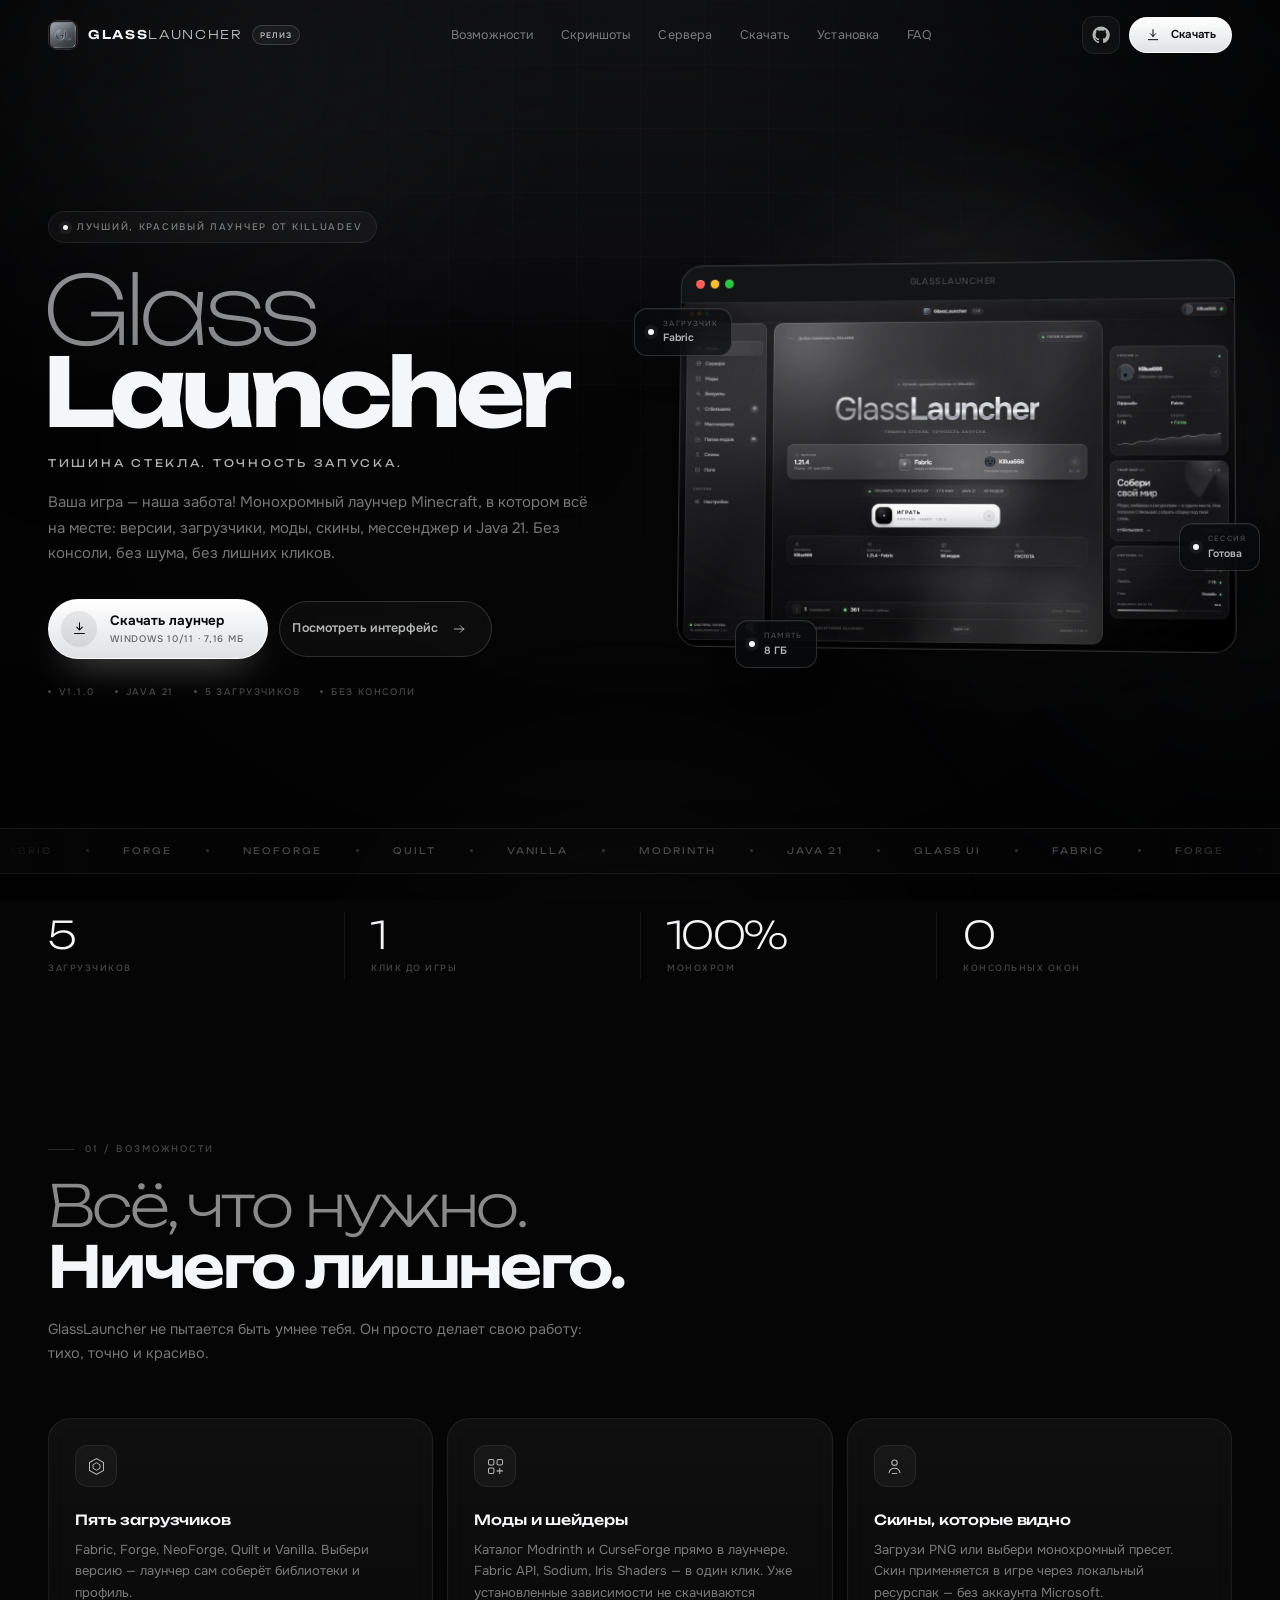
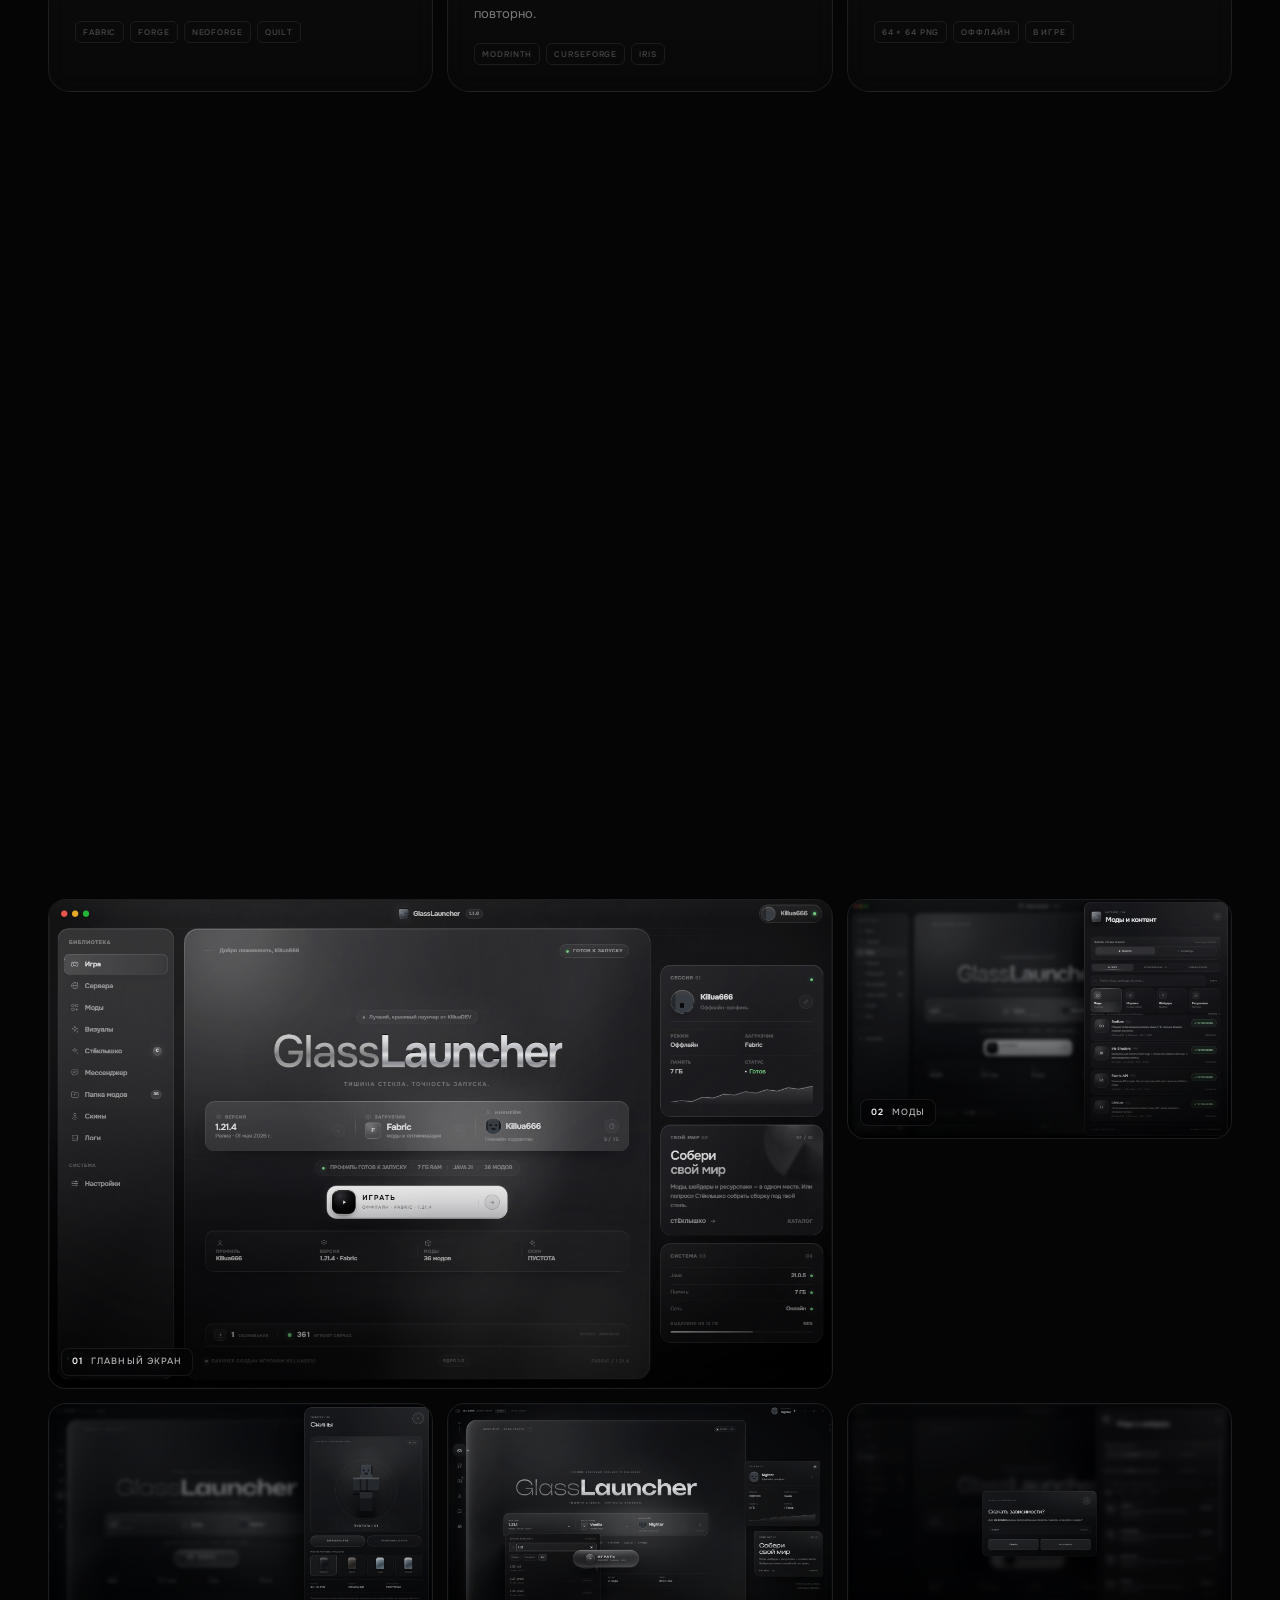
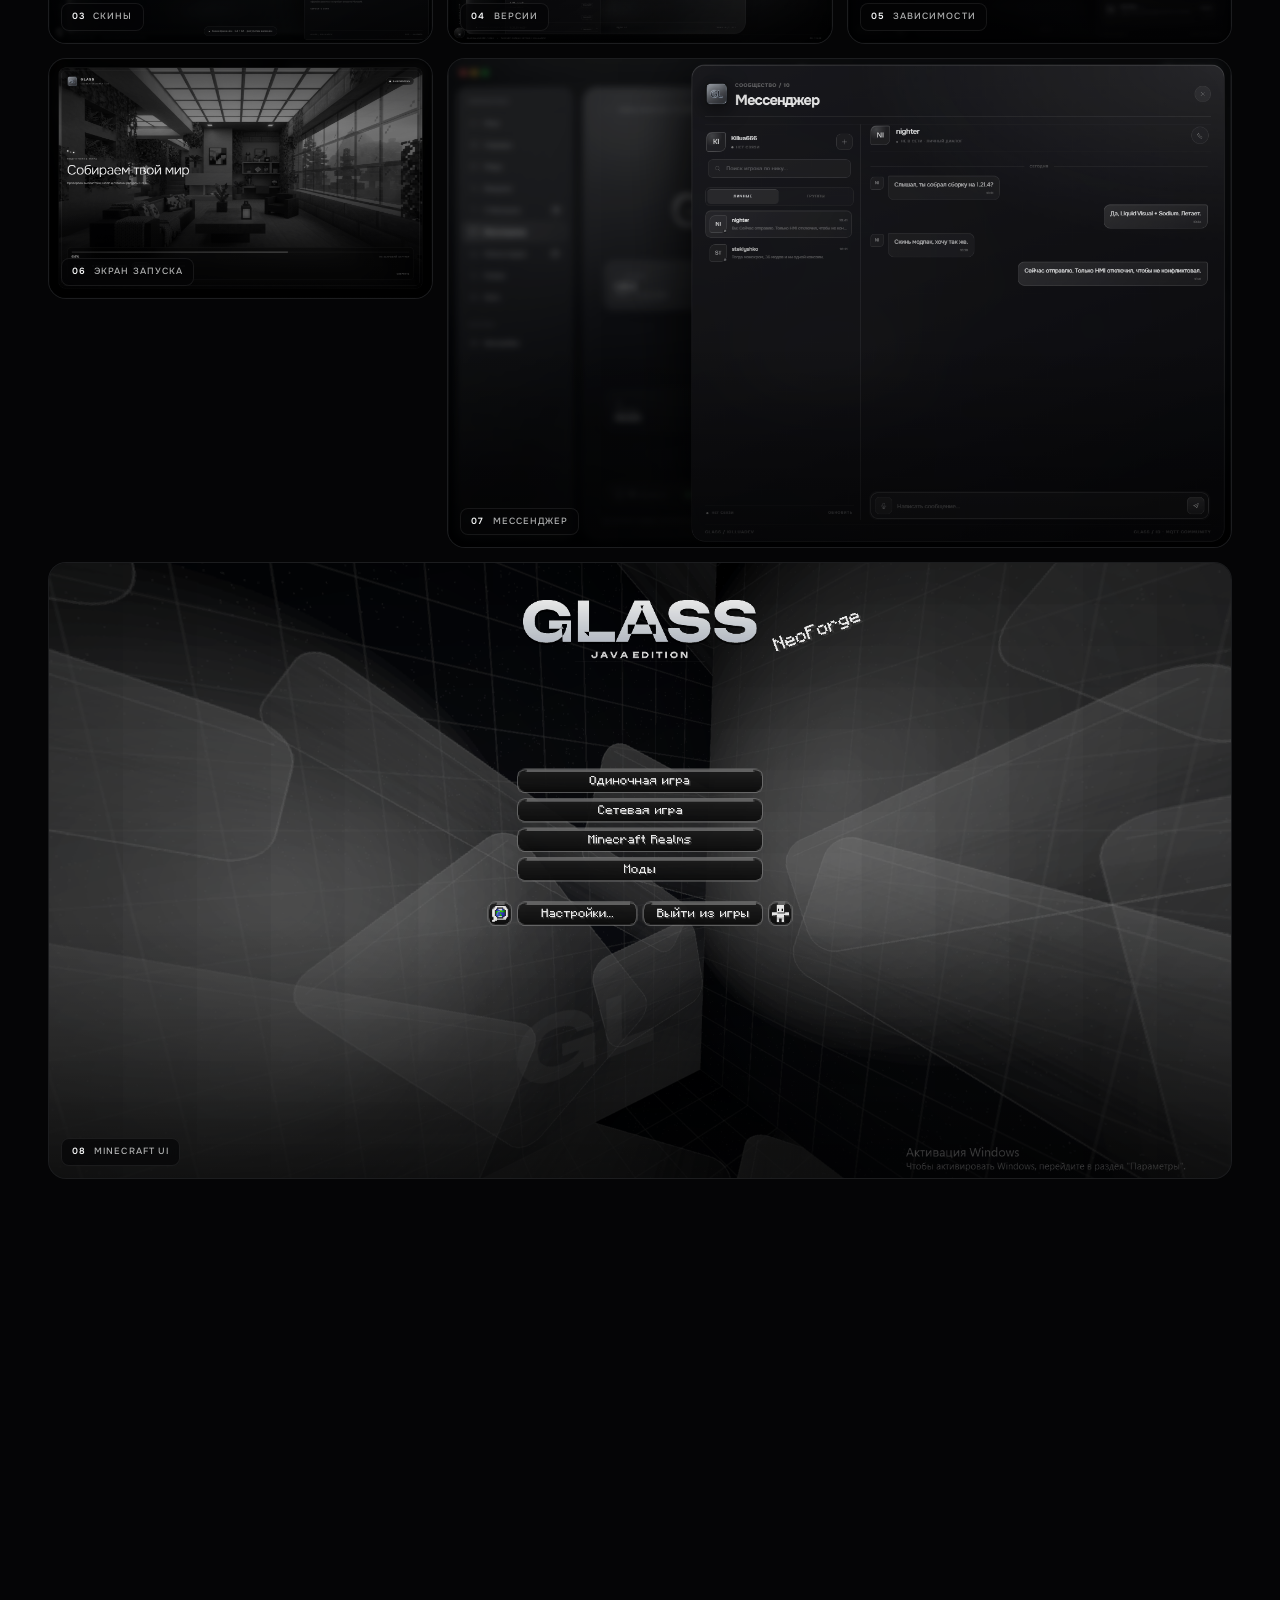
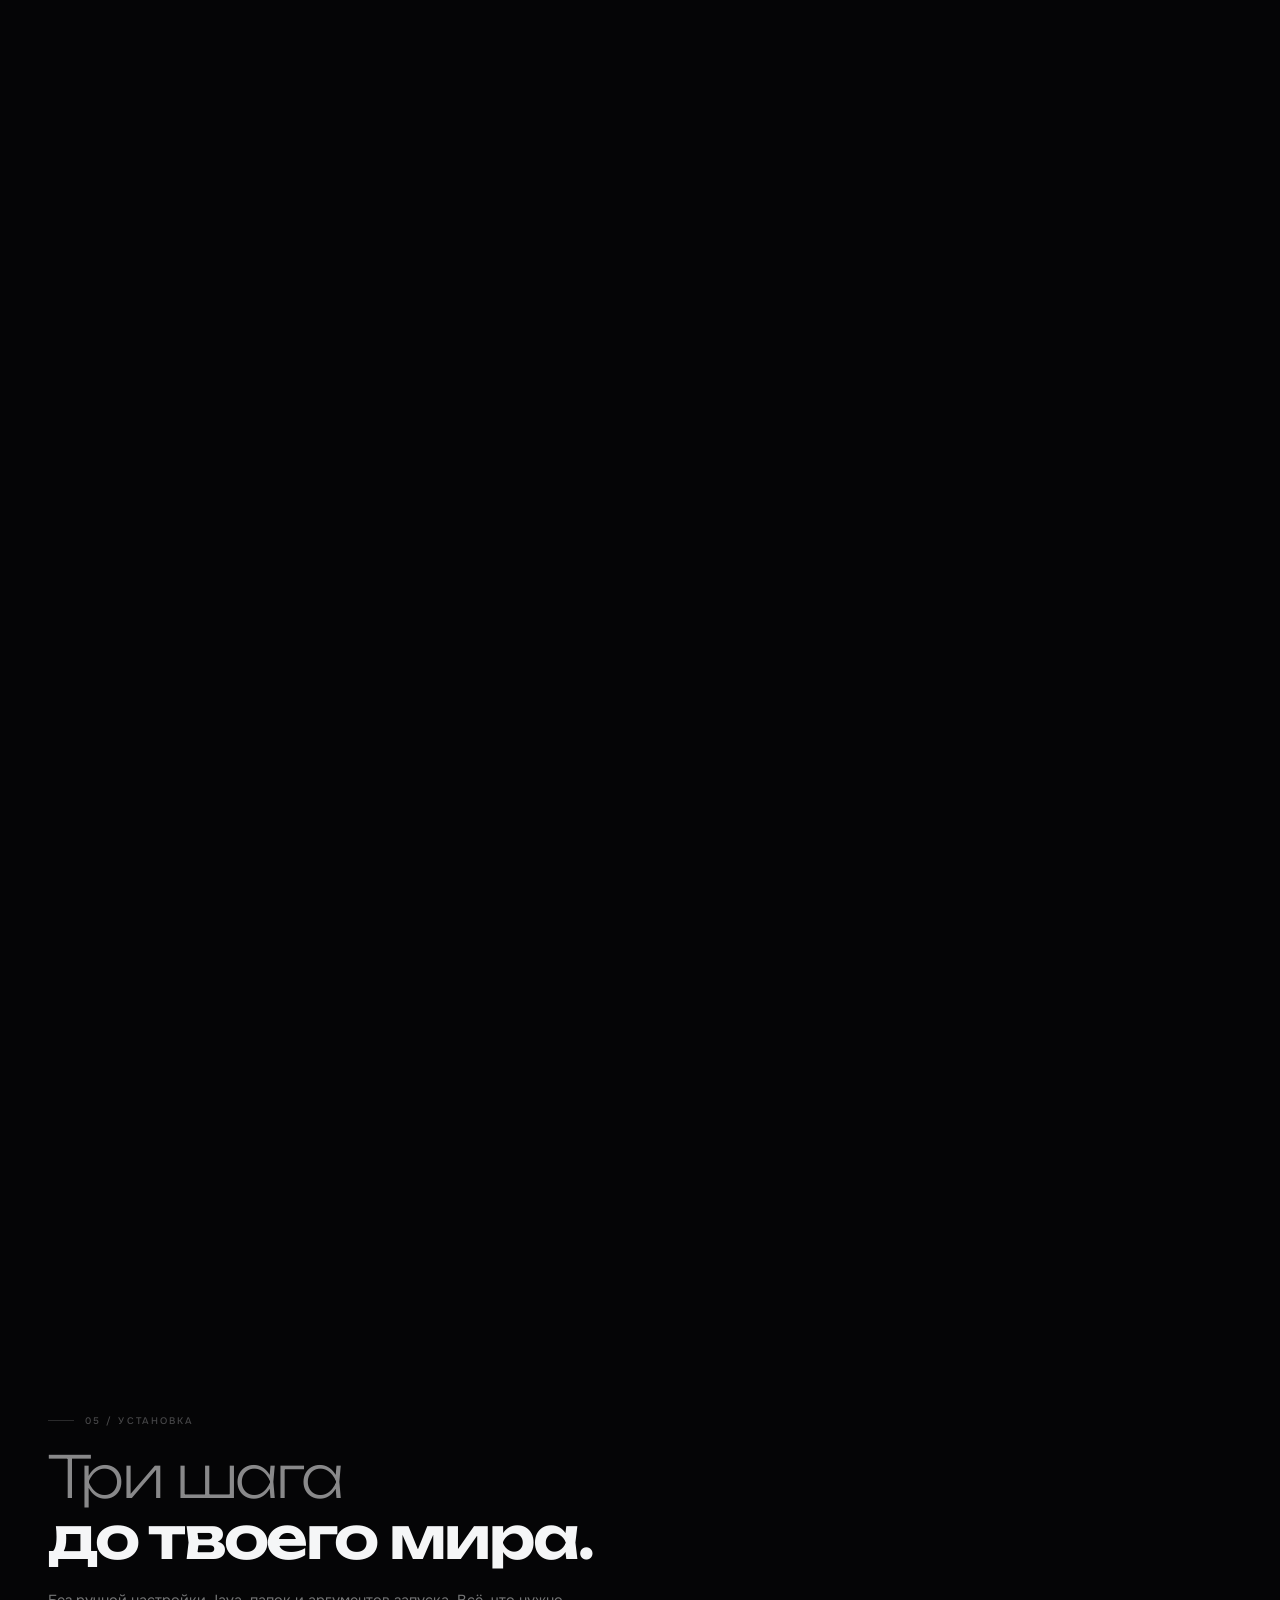
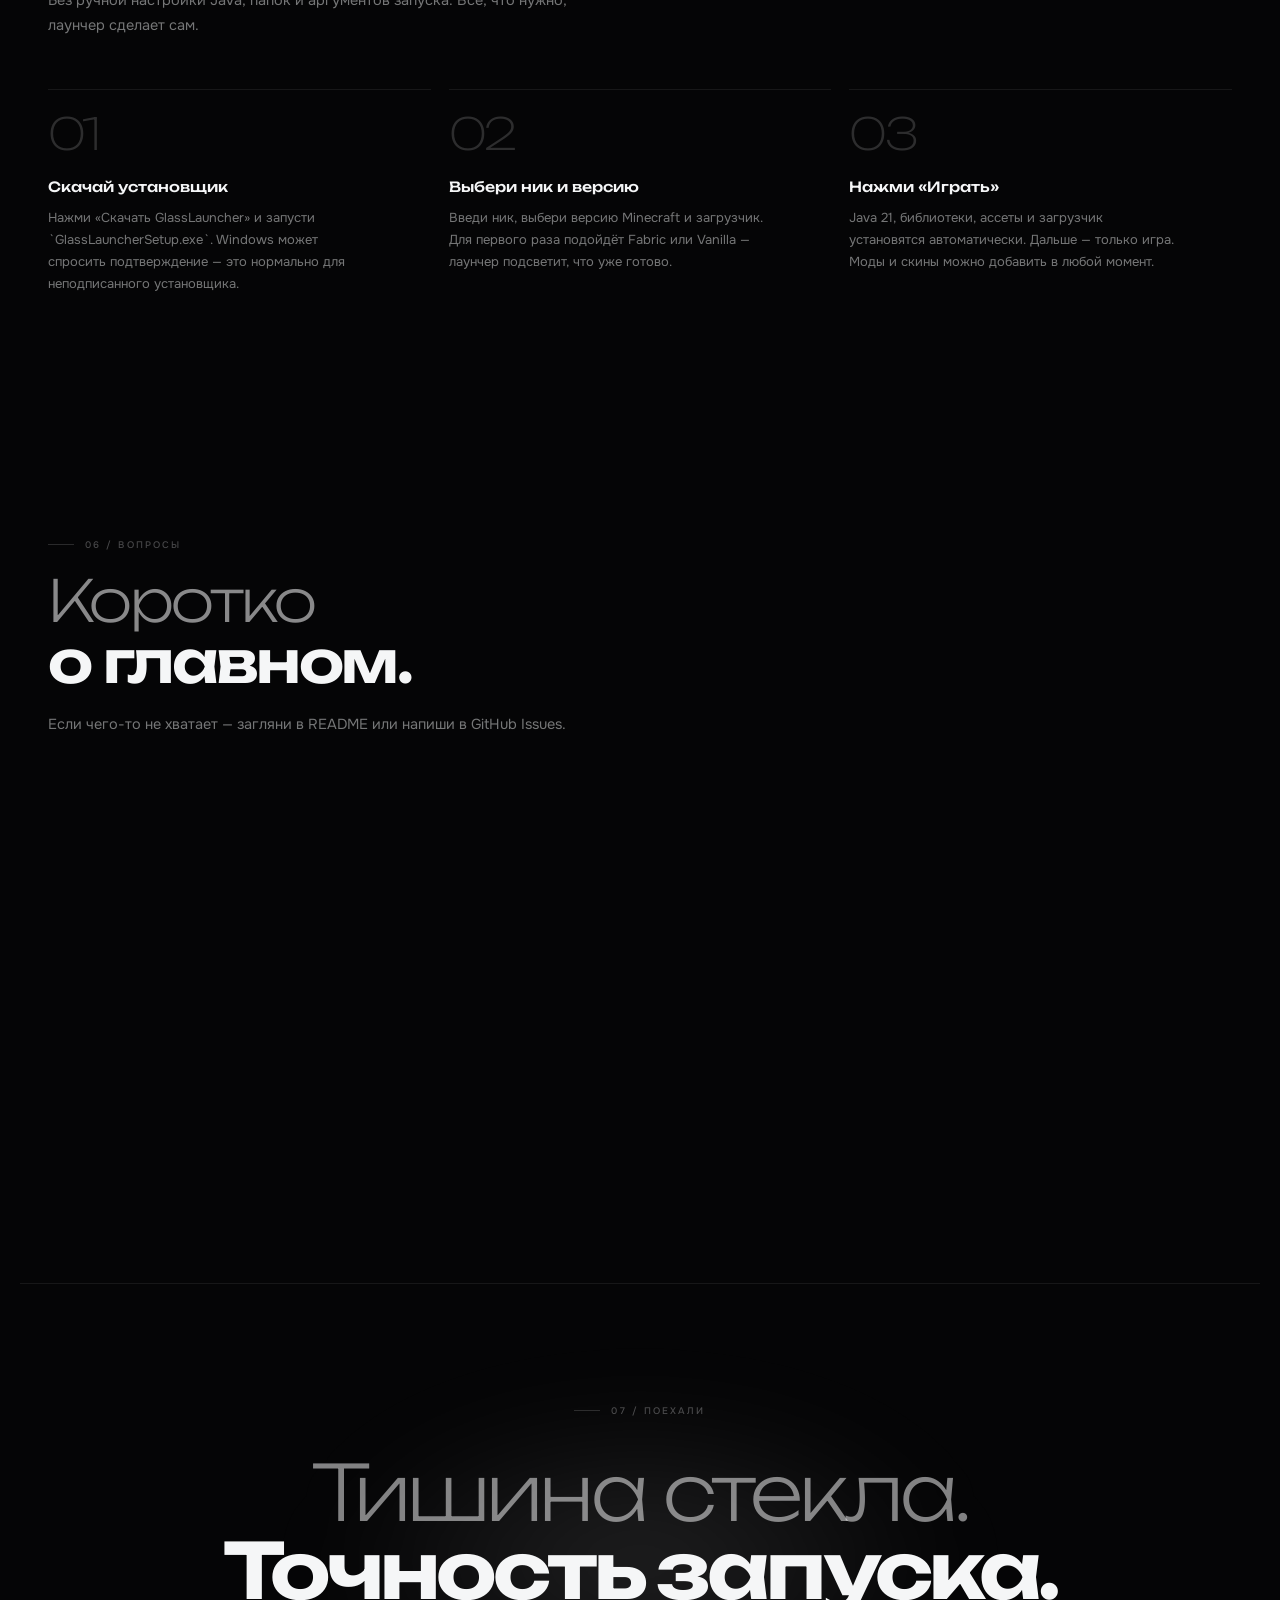
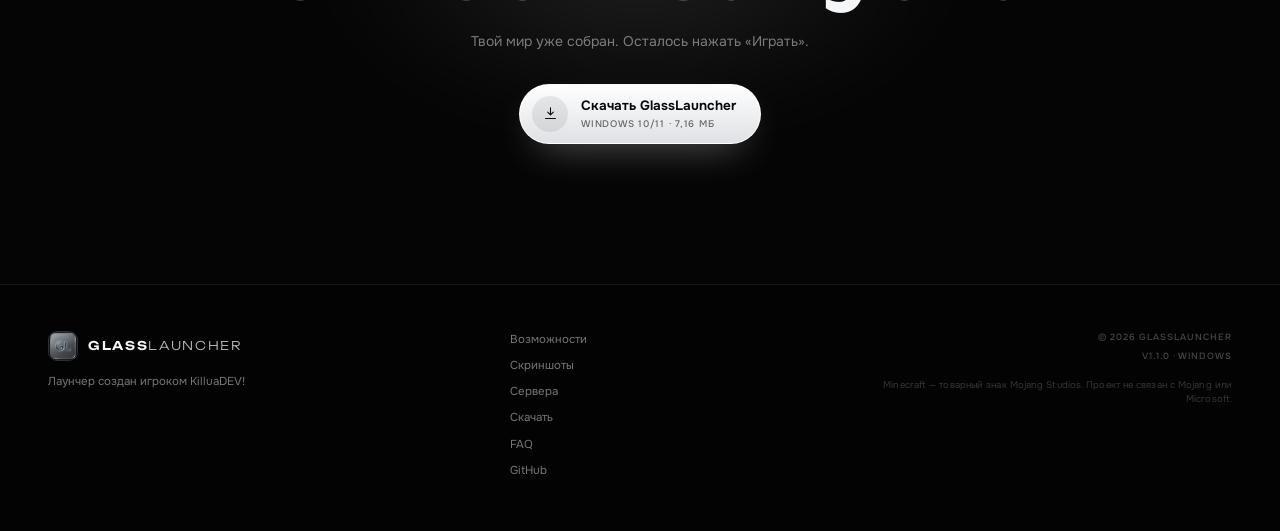
==== commit 28b19e61: "Release GlassLauncher 1.1.0 site update" ====
--- a/index.html
+++ b/index.html
@@ -7,7 +7,7 @@
   <meta name="theme-color" content="#050506">
 
   <title>GlassLauncher — красивый монохромный лаунчер Minecraft</title>
-  <meta name="description" content="GlassLauncher — тихий монохромный лаунчер Minecraft от KilluaDEV. Fabric, Forge, NeoForge, Quilt, Vanilla, моды, скины и автоматическая установка Java 21. Скачать бесплатно для Windows 10/11.">
+  <meta name="description" content="GlassLauncher — тихий монохромный лаунчер Minecraft от KilluaDEV. Fabric, Forge, NeoForge, Quilt, Vanilla, моды, скины, мессенджер, звонки и автоматическая установка Java 21. Скачать бесплатно для Windows 10/11.">
   <meta name="keywords" content="GlassLauncher, лаунчер Minecraft, Minecraft launcher, Fabric, Forge, NeoForge, Quilt, моды Minecraft, скины Minecraft, KilluaDEV">
   <meta name="author" content="KilluaDEV">
   <link rel="canonical" href="https://killuaclicker.github.io/GlassLauncher/">
@@ -16,7 +16,7 @@
   <meta property="og:locale" content="ru_RU">
   <meta property="og:site_name" content="GlassLauncher">
   <meta property="og:title" content="GlassLauncher — красивый монохромный лаунчер Minecraft">
-  <meta property="og:description" content="Тишина стекла. Точность запуска. Fabric, Forge, NeoForge, Quilt, Vanilla, моды, скины и Java 21 — в одном лаунчере.">
+  <meta property="og:description" content="Тишина стекла. Точность запуска. Fabric, Forge, NeoForge, Quilt, Vanilla, моды, скины, мессенджер и Java 21 — в одном лаунчере.">
   <meta property="og:url" content="https://killuaclicker.github.io/GlassLauncher/">
   <meta property="og:image" content="https://killuaclicker.github.io/GlassLauncher/assets/og.png">
   <meta property="og:image:width" content="1200">
@@ -24,11 +24,11 @@
   <meta property="og:image:alt" content="GlassLauncher — монохромный лаунчер Minecraft от KilluaDEV">
   <meta name="twitter:card" content="summary_large_image">
   <meta name="twitter:title" content="GlassLauncher — красивый монохромный лаунчер Minecraft">
-  <meta name="twitter:description" content="Тишина стекла. Точность запуска. Скачать бесплатно для Windows 10/11.">
+  <meta name="twitter:description" content="Тишина стекла. Точность запуска. Моды, скины, мессенджер и Java 21. Скачать бесплатно для Windows 10/11.">
   <meta name="twitter:image" content="https://killuaclicker.github.io/GlassLauncher/assets/og.png">
 
-  <link rel="icon" href="favicon.svg" type="image/svg+xml">
-  <link rel="apple-touch-icon" href="assets/og.png">
+  <link rel="icon" href="favicon.png" type="image/png">
+  <link rel="apple-touch-icon" href="assets/apple-touch-icon.png">
   <link rel="manifest" href="site.webmanifest">
   <link rel="preload" href="assets/fonts/Unbounded-Variable.ttf" as="font" type="font/ttf" crossorigin>
   <link rel="preload" href="assets/fonts/Onest-Variable.ttf" as="font" type="font/ttf" crossorigin>
@@ -43,7 +43,7 @@
     "applicationCategory": "GameApplication",
     "operatingSystem": "Windows 10, Windows 11",
     "softwareVersion": "1.1.0",
-    "fileSize": "4.23MB",
+    "fileSize": "7.16MB",
     "downloadUrl": "https://killuaclicker.github.io/GlassLauncher/downloads/GlassLauncherSetup.exe",
     "offers": { "@type": "Offer", "price": "0", "priceCurrency": "RUB" },
     "author": { "@type": "Person", "name": "KilluaDEV" },
@@ -67,10 +67,7 @@
     <div class="nav__inner">
       <a class="brand" href="#top" aria-label="GlassLauncher — на главную">
         <span class="brand__mark" aria-hidden="true">
-          <svg viewBox="0 0 24 24" fill="none">
-            <path d="M12 2.75 21 8v8l-9 5.25L3 16V8l9-5.25Z" stroke="currentColor" stroke-width="1.05"/>
-            <path d="m8.35 10.05 3.4-2 3.9 2.3v3.3l-3.9 2.3-3.4-2" stroke="currentColor" stroke-width="1" stroke-linecap="round"/>
-          </svg>
+          <img src="assets/glass-mark.png" width="128" height="128" alt="">
         </span>
         <span class="brand__name">GLASS<span>LAUNCHER</span></span>
         <span class="badge badge--tiny">РЕЛИЗ</span>
@@ -118,7 +115,7 @@
           <p class="hero__tagline">Тишина стекла. Точность запуска.</p>
           <p class="hero__lead">
             Ваша игра — наша забота! Монохромный лаунчер Minecraft, в котором всё на месте:
-            версии, загрузчики, моды, скины и Java 21. Без консоли, без шума, без лишних кликов.
+            версии, загрузчики, моды, скины, мессенджер и Java 21. Без консоли, без шума, без лишних кликов.
           </p>
 
           <div class="hero__actions">
@@ -128,7 +125,7 @@
               </span>
               <span class="btn__text">
                 <strong>Скачать лаунчер</strong>
-                <small>Windows 10/11 · 4,23 МБ</small>
+                <small>Windows 10/11 · 7,16 МБ</small>
               </span>
             </a>
             <a class="btn btn--ghost btn--large" href="#showcase">
@@ -152,7 +149,7 @@
               <span class="app-window__dots" aria-hidden="true"><i></i><i></i><i></i></span>
               <span class="app-window__title">GlassLauncher</span>
             </div>
-            <img src="assets/screens/hero.png" width="1440" height="848" alt="Главный экран GlassLauncher: выбор версии, загрузчика и ника, кнопка Играть" fetchpriority="high">
+            <img src="assets/screens/hero.png" width="1440" height="900" alt="Главный экран GlassLauncher: выбор версии, загрузчика и ника, статистика сообщества и кнопка Играть" fetchpriority="high">
           </div>
           <div class="float-chip float-chip--one" aria-hidden="true">
             <span class="float-chip__dot"></span>
@@ -232,9 +229,9 @@
           <span class="feature__icon" aria-hidden="true">
             <svg viewBox="0 0 24 24" fill="none"><path d="M4 7h9m3 0h4M4 12h4m3 0h9M4 17h10m3 0h3" stroke="currentColor" stroke-width="1.2" stroke-linecap="round"/><circle cx="15" cy="7" r="1.8" stroke="currentColor" stroke-width="1.2"/><circle cx="9" cy="12" r="1.8" stroke="currentColor" stroke-width="1.2"/><circle cx="16" cy="17" r="1.8" stroke="currentColor" stroke-width="1.2"/></svg>
           </span>
-          <h3>Монохромные темы</h3>
-          <p>Mono, Graphite, Frost и Sand. Стекло, мягкие тени и ни одного лишнего цвета. Интерфейс не спорит с игрой.</p>
-          <div class="feature__tags"><span>Mono</span><span>Graphite</span><span>Frost</span><span>Sand</span></div>
+          <h3>Сообщество рядом</h3>
+          <p>Профиль, статус в сети, личные диалоги, группы, голосовые сообщения и звонки. История переписки остаётся даже после выхода из аккаунта.</p>
+          <div class="feature__tags"><span>MQTT</span><span>Личные</span><span>Группы</span><span>Звонки</span></div>
         </article>
 
         <article class="feature" data-reveal>
@@ -256,12 +253,12 @@
       </header>
 
       <div class="gallery" data-reveal>
-        <button class="shot shot--hero" type="button" data-full="assets/screens/hero.png" data-title="Главный экран" data-note="Версия, загрузчик, ник и кнопка «Играть» — всё в одном месте.">
-          <img src="assets/screens/hero.png" width="1440" height="848" alt="Главный экран GlassLauncher" loading="lazy">
+        <button class="shot shot--hero" type="button" data-full="assets/screens/hero.png" data-title="Главный экран" data-note="Версия, загрузчик, ник, живая статистика сообщества и кнопка «Играть» — всё в одном месте.">
+          <img src="assets/screens/hero.png" width="1440" height="900" alt="Главный экран GlassLauncher" loading="lazy">
           <span class="shot__label"><b>01</b> Главный экран</span>
         </button>
 
-        <button class="shot" type="button" data-full="assets/screens/mods.png" data-title="Моды и шейдеры" data-note="Каталог Modrinth с поиском, фильтрами и установкой в один клик.">
+        <button class="shot" type="button" data-full="assets/screens/mods.png" data-title="Моды и шейдеры" data-note="Моды, модпаки, шейдеры и ресурспаки — каталог Modrinth с поиском, фильтрами, установкой в один клик и сборкой своего модпака.">
           <img src="assets/screens/mods.png" width="1440" height="900" alt="Каталог модов и шейдеров GlassLauncher" loading="lazy">
           <span class="shot__label"><b>02</b> Моды</span>
         </button>
@@ -281,9 +278,19 @@
           <span class="shot__label"><b>05</b> Зависимости</span>
         </button>
 
+        <button class="shot" type="button" data-full="assets/screens/install.png" data-title="Экран запуска" data-note="Стеклянная карточка загрузки, три поднимающиеся точки, этапы подготовки и прогресс — без чёрного экрана и резких переходов.">
+          <img src="assets/screens/install.png" width="1440" height="900" alt="Экран загрузки GlassLauncher с тремя анимированными точками" loading="lazy">
+          <span class="shot__label"><b>06</b> Экран запуска</span>
+        </button>
+
+        <button class="shot shot--feature" type="button" data-full="assets/screens/messenger.png" data-title="Мессенджер" data-note="Личные диалоги, группы, голосовые сообщения и звонки — прямо в лаунчере. История переписки сохраняется между сессиями.">
+          <img src="assets/screens/messenger.png" width="1440" height="900" alt="Мессенджер GlassLauncher с личными диалогами и группой" loading="lazy">
+          <span class="shot__label"><b>07</b> Мессенджер</span>
+        </button>
+
         <button class="shot shot--wide" type="button" data-full="assets/screens/minecraft.png" data-title="Minecraft в стиле Glass" data-note="Монохромная панорама, логотип GLASS и русские сплэши — прямо в главном меню игры.">
           <img src="assets/screens/minecraft.png" width="1920" height="1000" alt="Главное меню Minecraft в стиле GlassLauncher" loading="lazy">
-          <span class="shot__label"><b>06</b> Minecraft UI</span>
+          <span class="shot__label"><b>08</b> Minecraft UI</span>
         </button>
       </div>
     </section>
@@ -383,7 +390,7 @@
             </span>
             <span>
               <strong>GlassLauncherSetup.exe</strong>
-              <small>4,23 МБ · установщик</small>
+              <small>7,16 МБ · установщик</small>
             </span>
           </div>
 
@@ -396,14 +403,14 @@
 
           <div class="hash">
             <span class="hash__label">SHA-256</span>
-            <code id="shaValue">8AEF82F1740F925CB2AF9330DBE32E6D8DF3D21E55786B196B58A999CB6108AE</code>
+            <code id="shaValue">E4968588E8B0B21A332E53BA9D5F9FB749560998D2F0F7045A33A269AD78108B</code>
             <button class="hash__copy" id="copyHash" type="button" aria-label="Скопировать SHA-256">
               <svg viewBox="0 0 24 24" fill="none" aria-hidden="true"><rect x="8.5" y="8.5" width="10" height="10" rx="2" stroke="currentColor" stroke-width="1.2"/><path d="M15.5 8.5V6.5a2 2 0 0 0-2-2h-7a2 2 0 0 0-2 2v7a2 2 0 0 0 2 2h2" stroke="currentColor" stroke-width="1.2"/></svg>
             </button>
           </div>
 
           <div class="download-card__links">
-            <a href="downloads/GlassLauncher-portable.zip" download="GlassLauncher-portable.zip">Портативная версия (zip)</a>
+            <a href="downloads/GlassLauncher-portable.zip" download="GlassLauncher-portable.zip">Портативная версия (zip, 7,75 МБ)</a>
             <a href="downloads/GlassLauncherSetup.sha256" download>Файл SHA-256</a>
             <a href="https://github.com/KilluaClicker/GlassLauncher/releases" target="_blank" rel="noopener">GitHub Releases</a>
           </div>
@@ -481,7 +488,7 @@
         <span class="btn__icon" aria-hidden="true">
           <svg viewBox="0 0 24 24" fill="none"><path d="M12 4v10m0 0 4-4m-4 4-4-4M5 19h14" stroke="currentColor" stroke-width="1.5" stroke-linecap="round" stroke-linejoin="round"/></svg>
         </span>
-        <span class="btn__text"><strong>Скачать GlassLauncher</strong><small>Windows 10/11 · 4,23 МБ</small></span>
+        <span class="btn__text"><strong>Скачать GlassLauncher</strong><small>Windows 10/11 · 7,16 МБ</small></span>
       </a>
     </section>
   </main>
@@ -491,10 +498,7 @@
       <div class="footer__brand">
         <a class="brand" href="#top" aria-label="GlassLauncher — наверх">
           <span class="brand__mark" aria-hidden="true">
-            <svg viewBox="0 0 24 24" fill="none">
-              <path d="M12 2.75 21 8v8l-9 5.25L3 16V8l9-5.25Z" stroke="currentColor" stroke-width="1.05"/>
-              <path d="m8.35 10.05 3.4-2 3.9 2.3v3.3l-3.9 2.3-3.4-2" stroke="currentColor" stroke-width="1" stroke-linecap="round"/>
-            </svg>
+            <img src="assets/glass-mark.png" width="128" height="128" alt="">
           </span>
           <span class="brand__name">GLASS<span>LAUNCHER</span></span>
         </a>
--- a/styles.css
+++ b/styles.css
@@ -295,11 +295,19 @@
   width: 30px;
   height: 30px;
   flex: 0 0 auto;
+  overflow: hidden;
   border: 1px solid var(--line-strong);
   border-radius: 9px;
-  background: linear-gradient(180deg, rgba(255, 255, 255, 0.075), rgba(255, 255, 255, 0.02));
+  background: #08090b;
   color: var(--ink);
   box-shadow: inset 0 1px 0 rgba(255, 255, 255, 0.08);
+}
+
+.brand__mark img {
+  width: 100%;
+  height: 100%;
+  object-fit: cover;
+  transform: scale(1.04);
 }
 
 .brand__mark svg {
@@ -1145,13 +1153,19 @@
   transition: border-color 0.35s var(--ease), transform 0.45s var(--ease);
 }
 
-.shot--hero {
+.shot--hero,
+.shot--feature {
   grid-column: span 8;
 }
 
 .shot--wide {
   grid-column: span 12;
   aspect-ratio: 1920 / 1000;
+}
+
+.shot--full {
+  grid-column: span 12;
+  aspect-ratio: 16 / 10;
 }
 
 .shot img {
@@ -1946,15 +1960,14 @@
     grid-template-columns: repeat(2, minmax(0, 1fr));
   }
 
-  .shot--hero {
-    grid-column: span 12;
-  }
-
   .shot {
     grid-column: span 6;
   }
 
-  .shot--wide {
+  .shot--hero,
+  .shot--feature,
+  .shot--wide,
+  .shot--full {
     grid-column: span 12;
   }
 
@@ -2125,7 +2138,8 @@
 
   .shot,
   .shot--hero,
-  .shot--wide {
+  .shot--wide,
+  .shot--full {
     grid-column: span 12;
   }
 
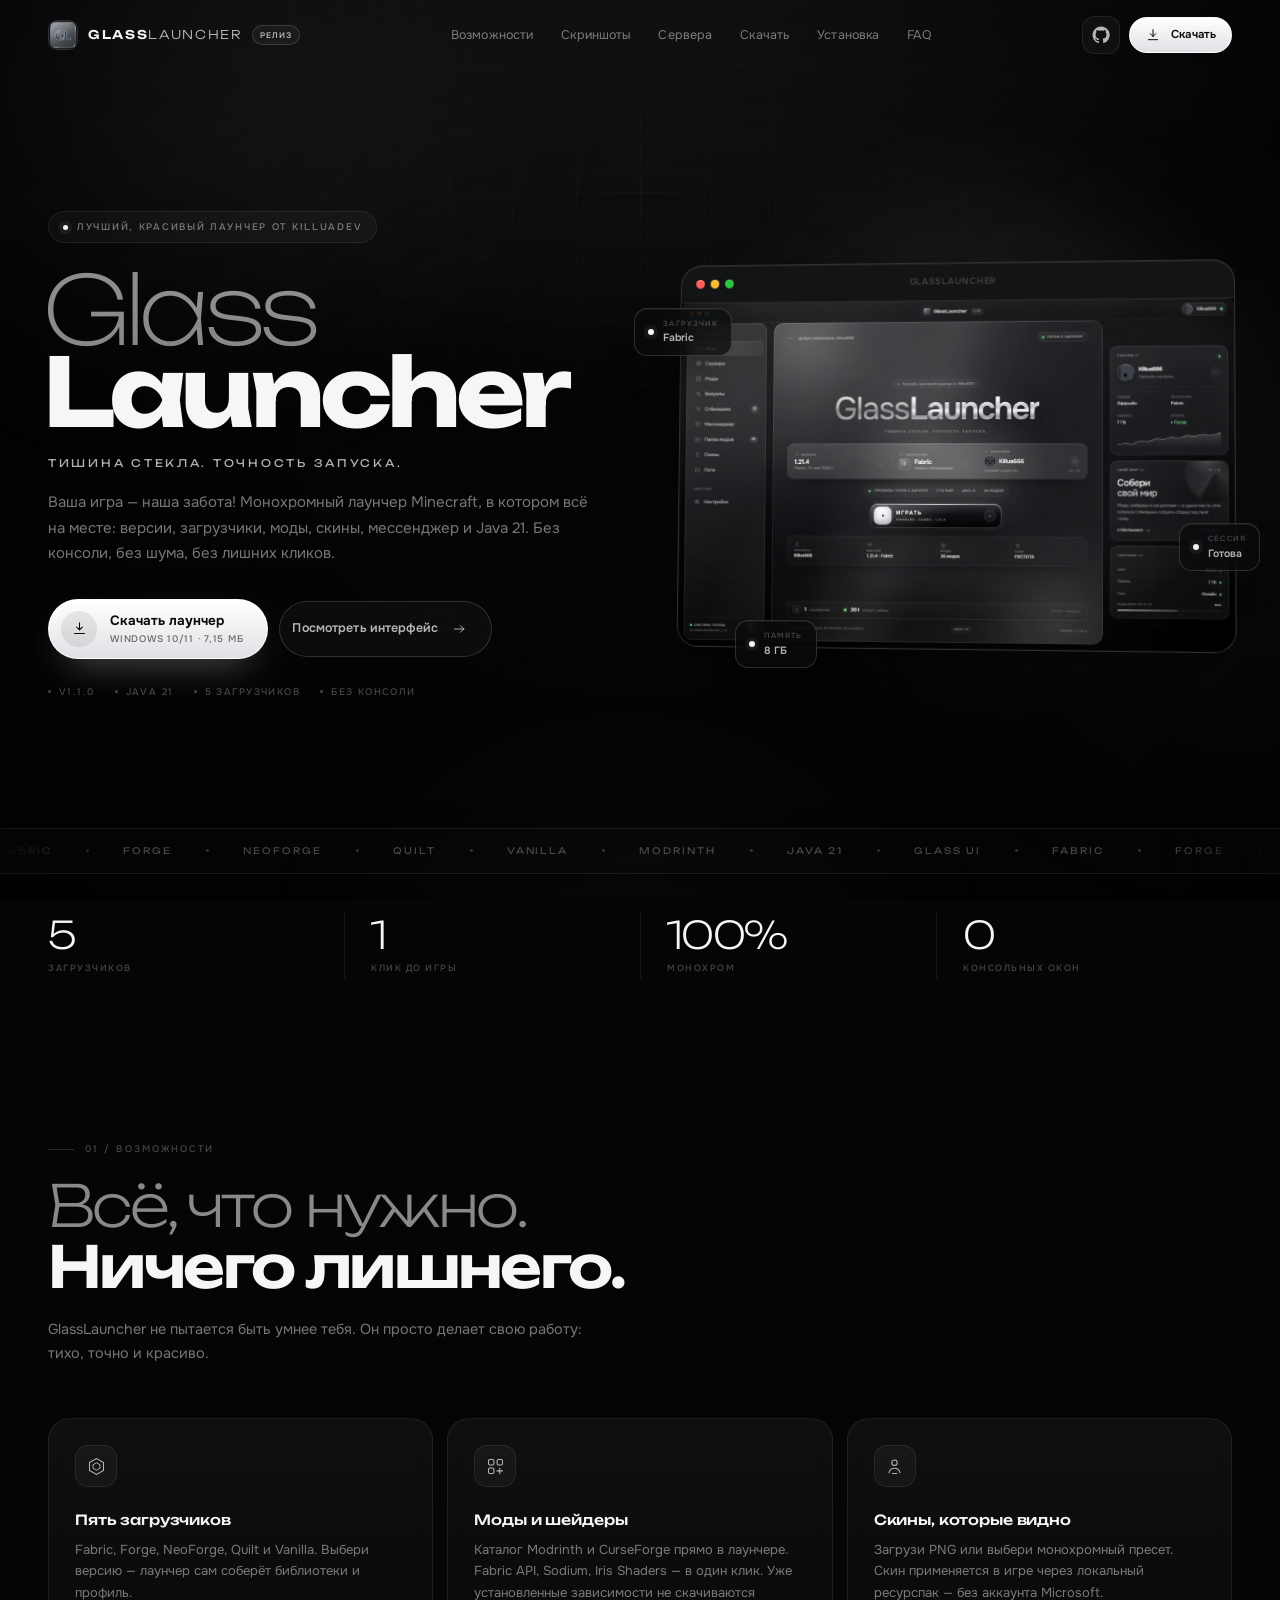
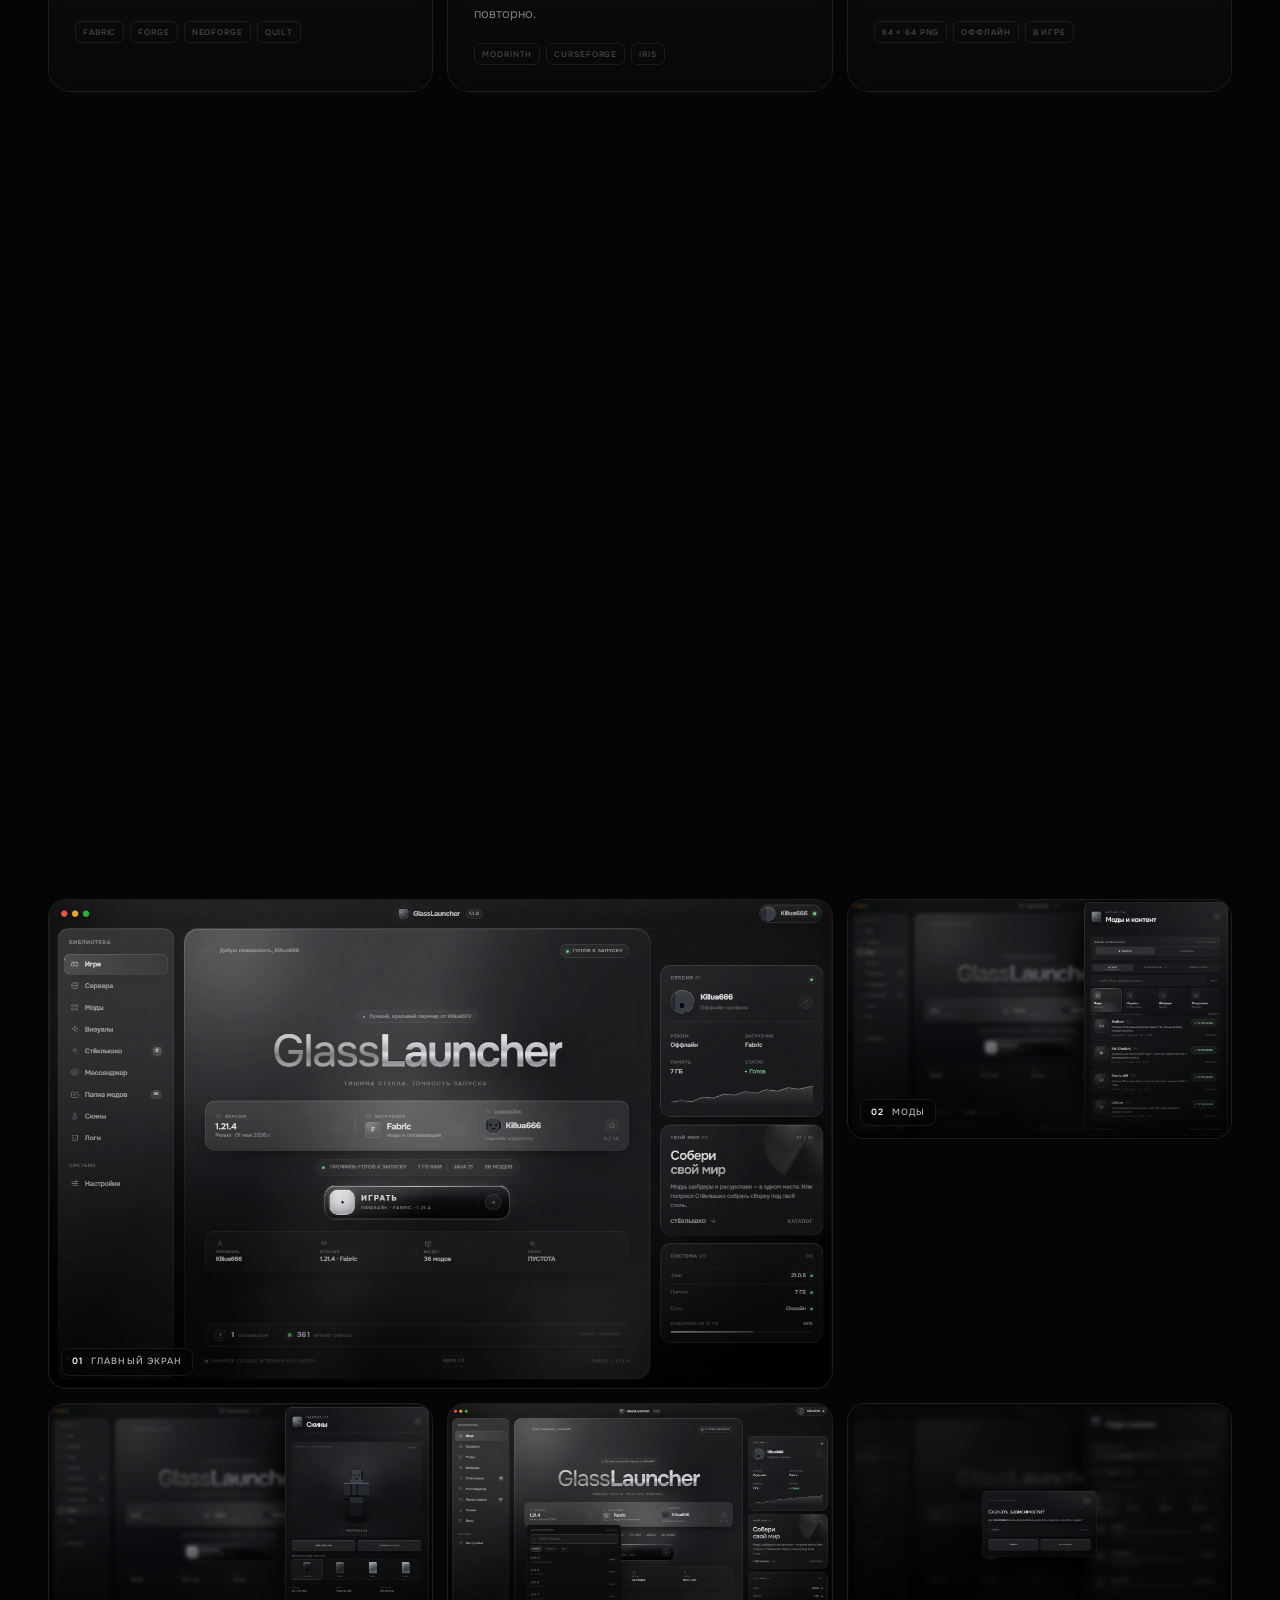
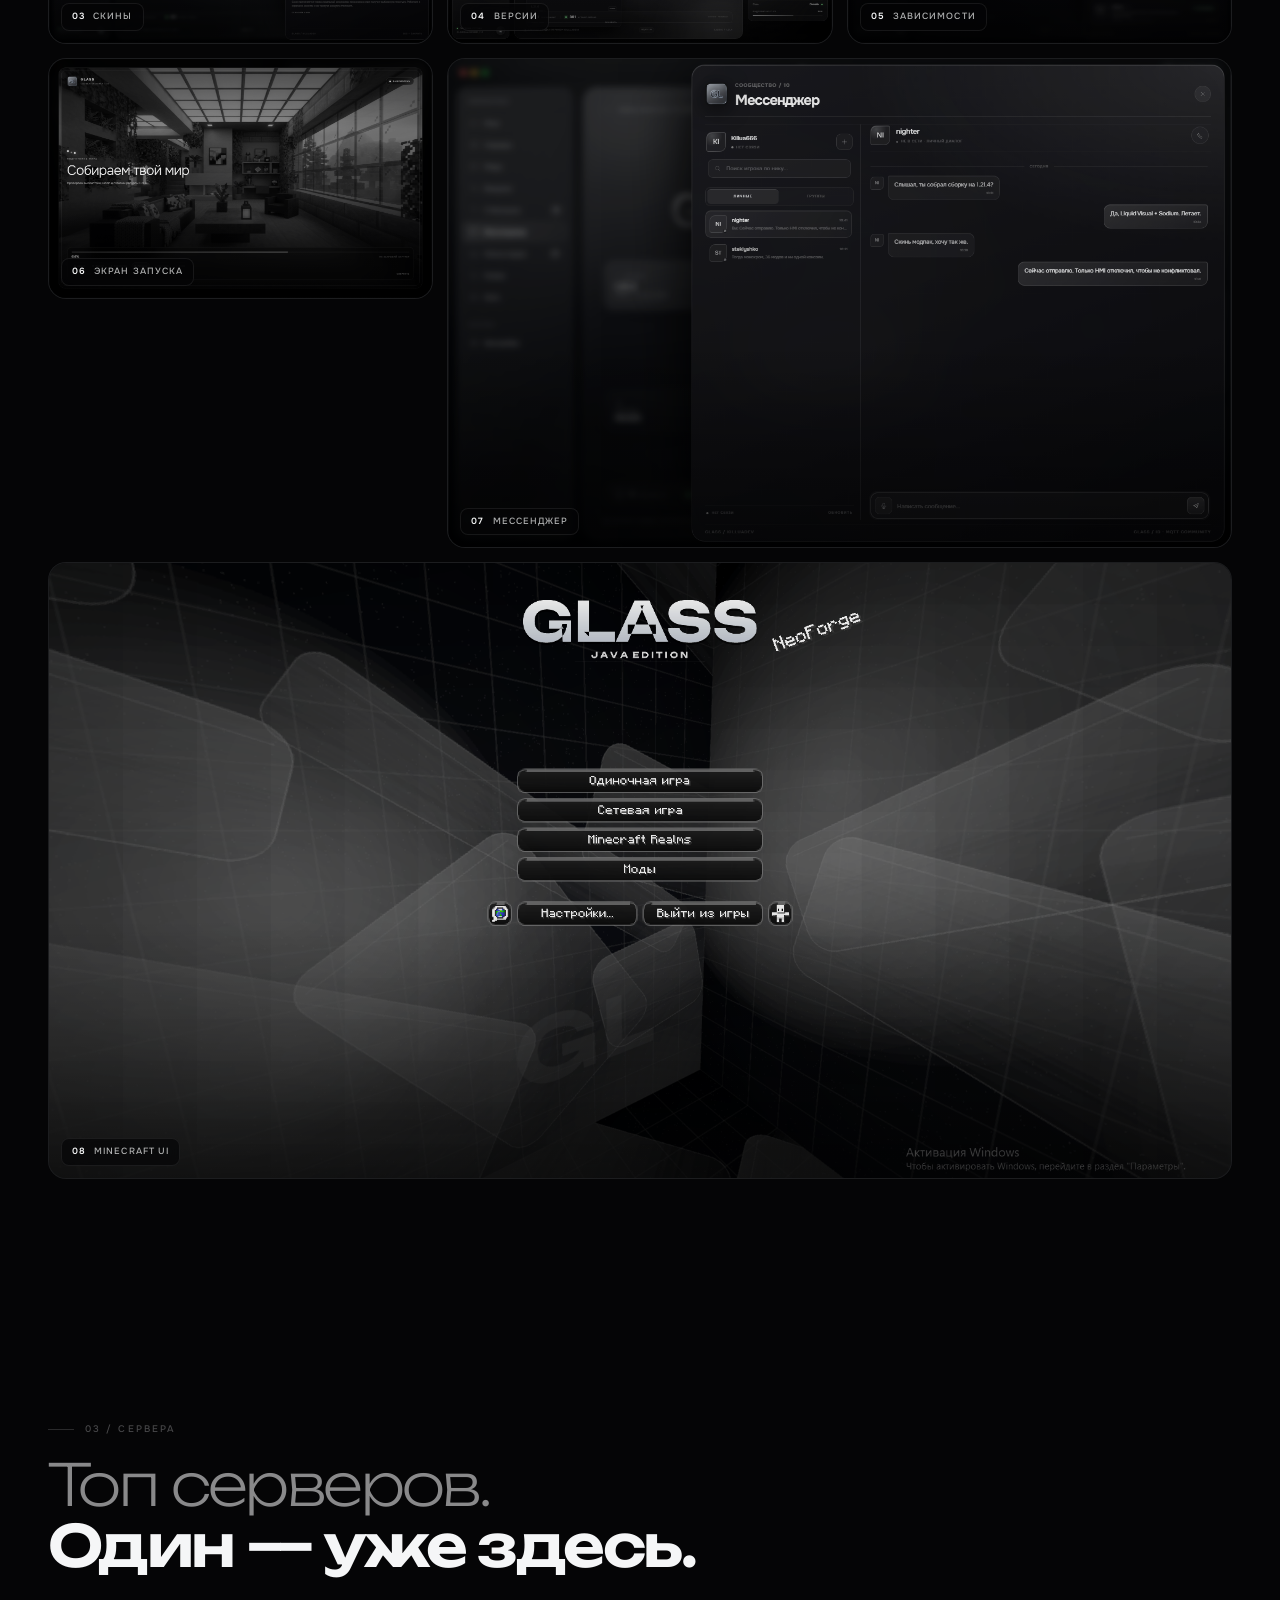
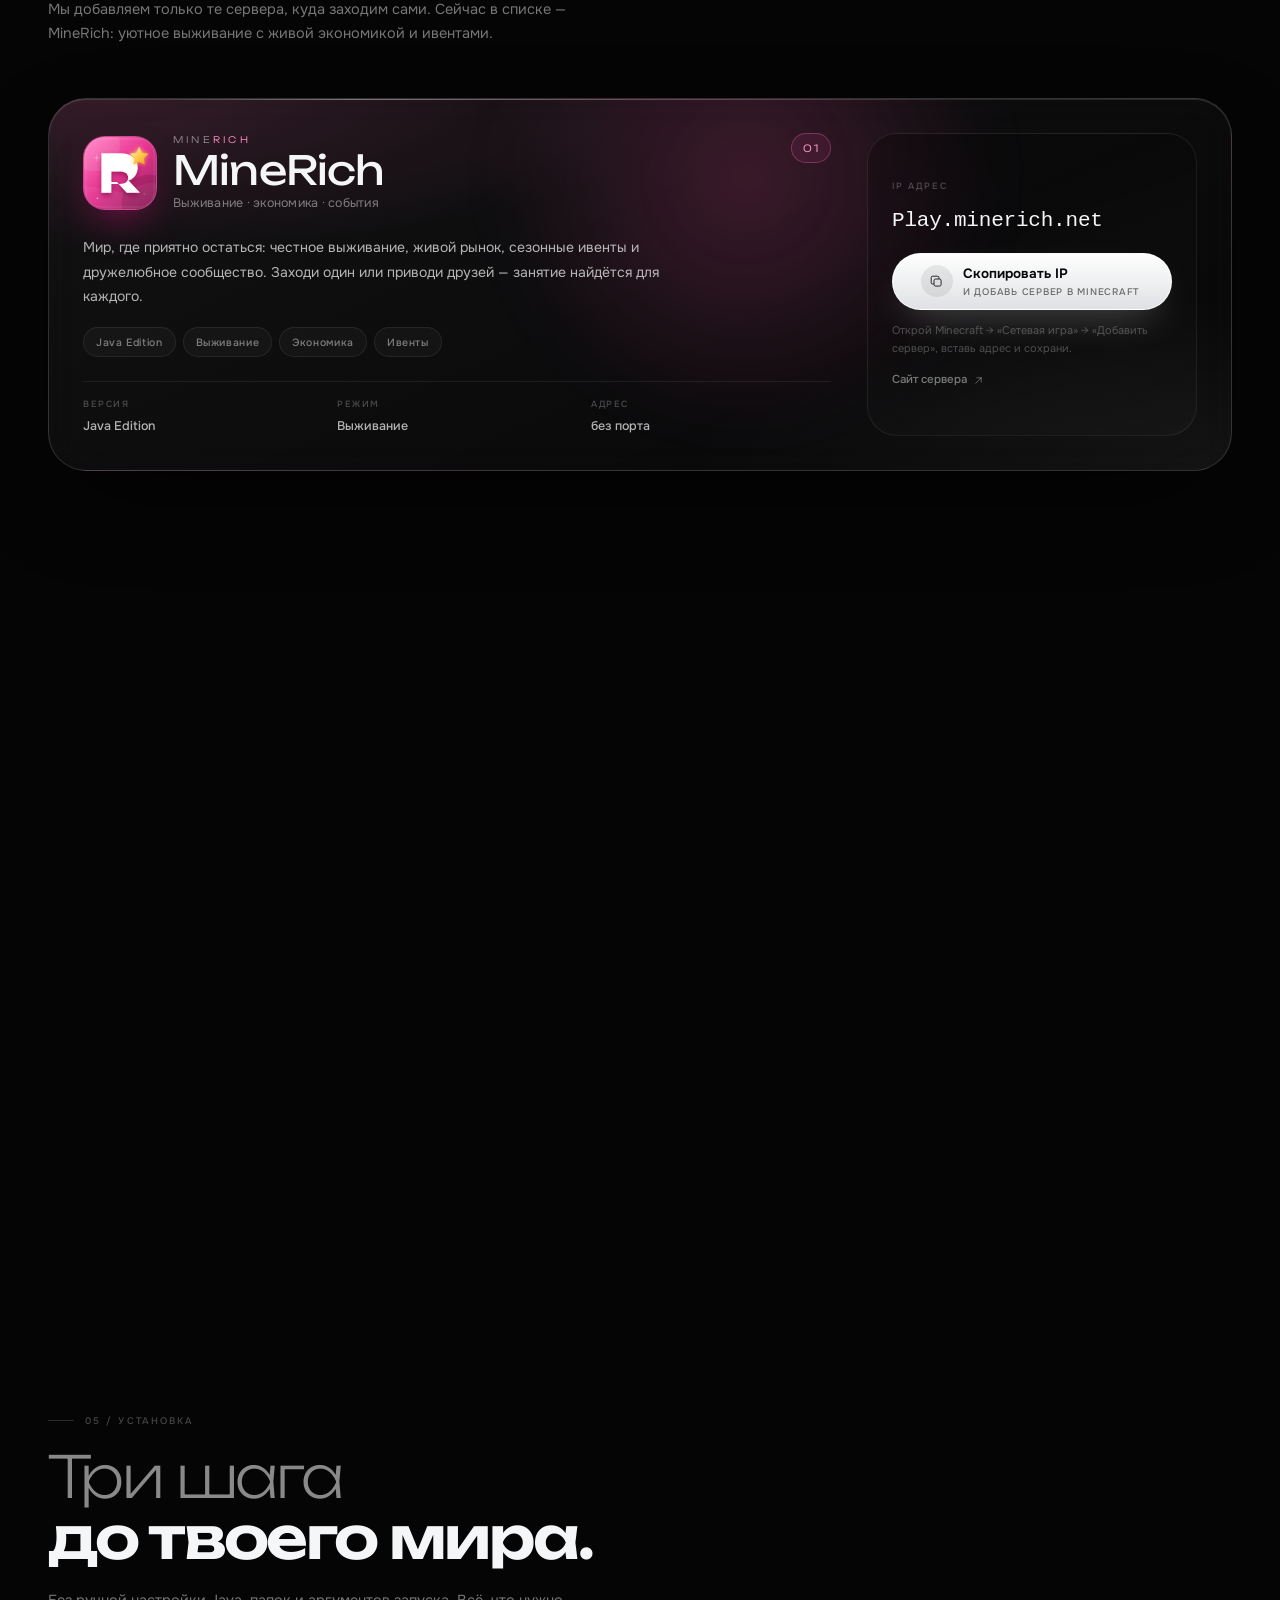
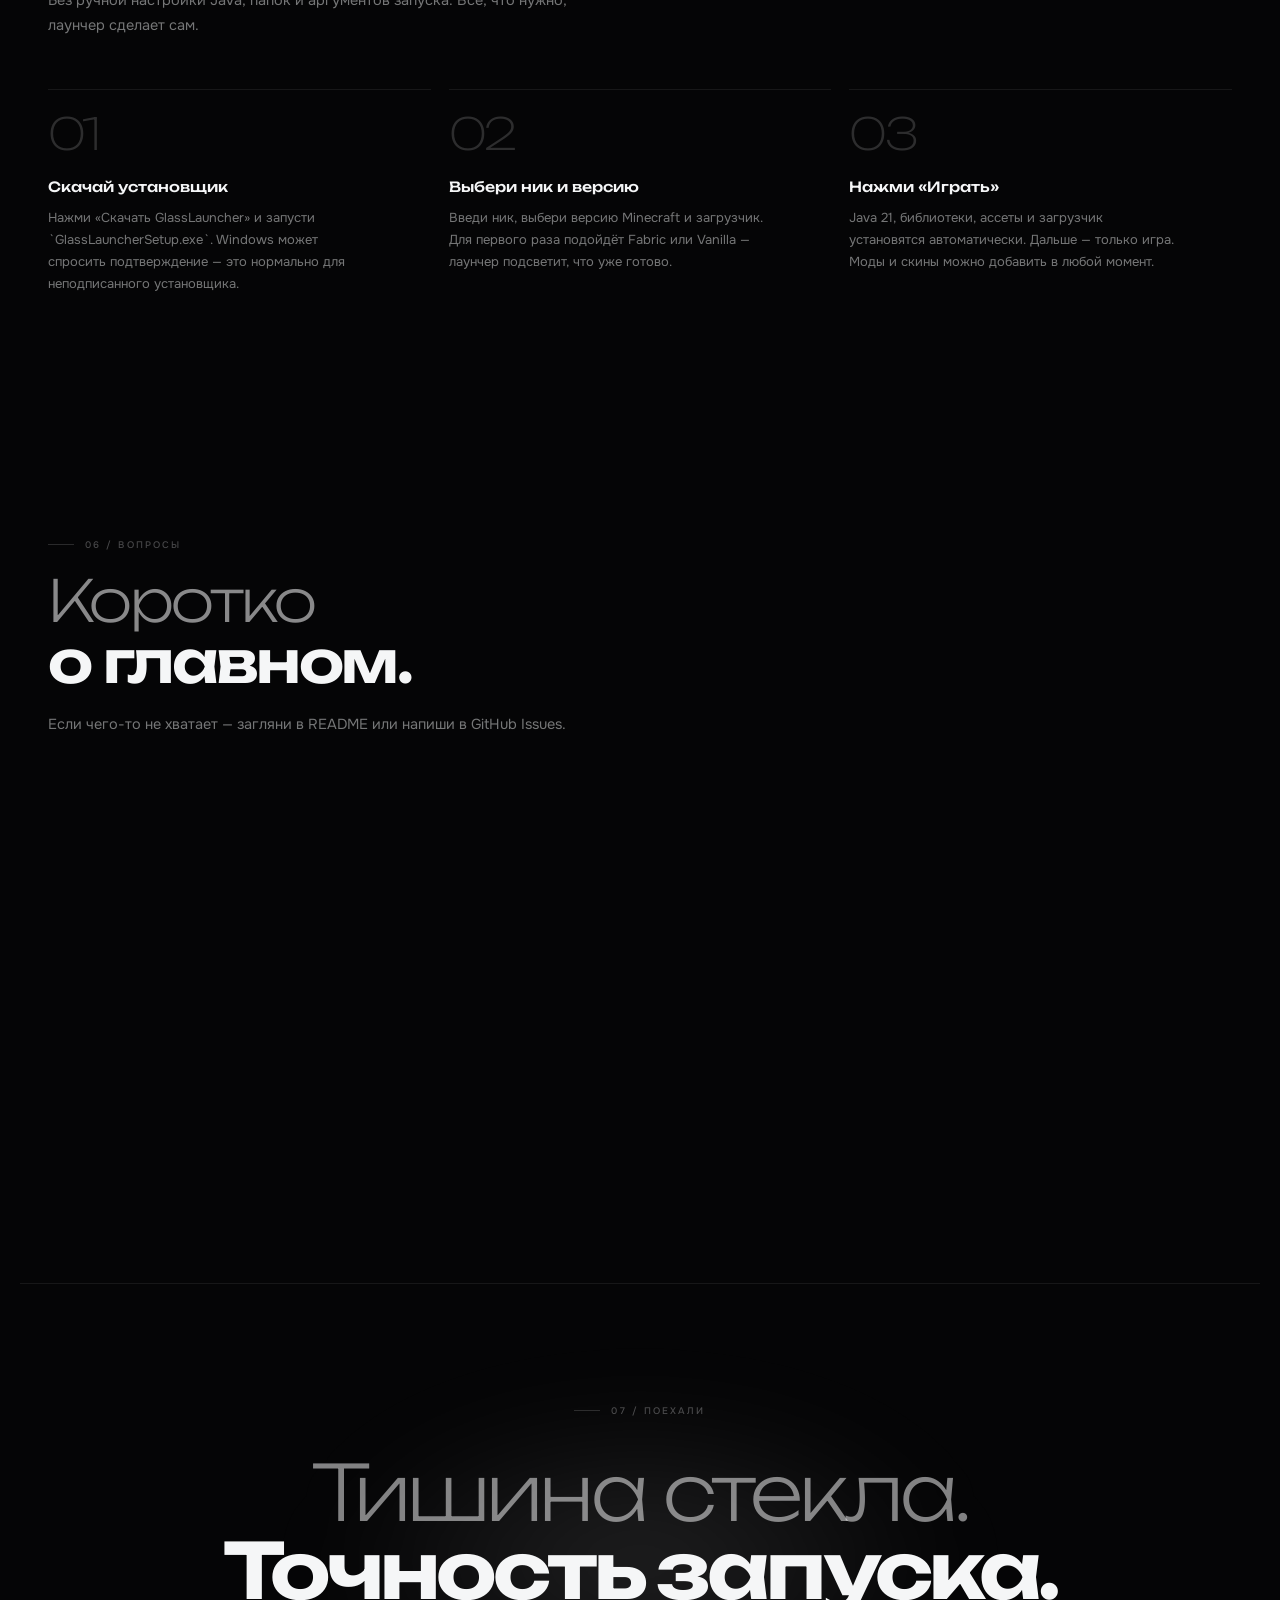
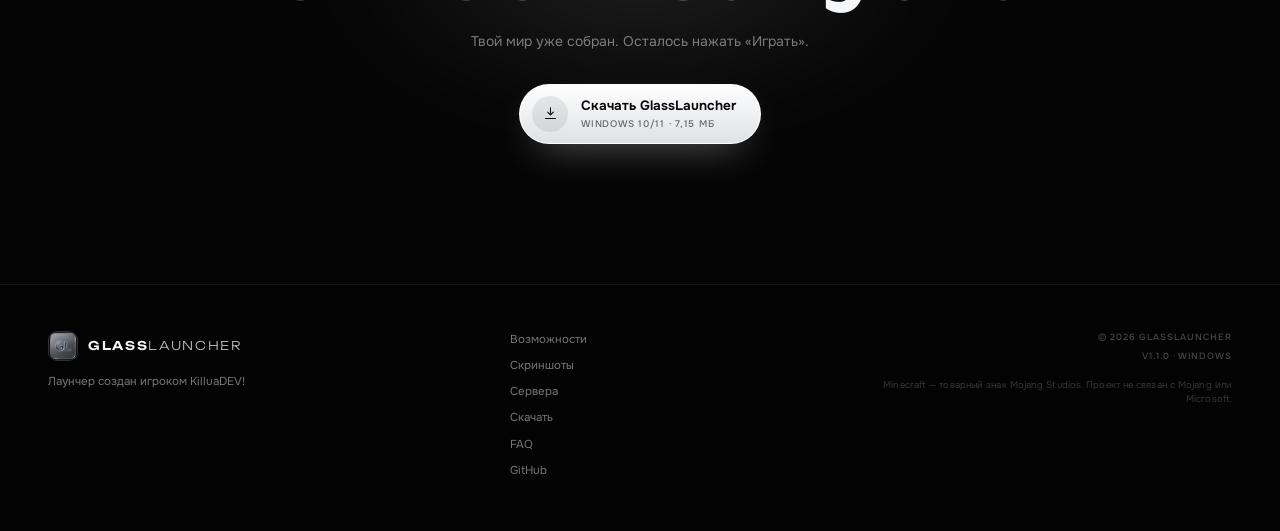
==== commit 57ef062a: "Redesign play button and refresh release build" ====
--- a/index.html
+++ b/index.html
@@ -43,7 +43,7 @@
     "applicationCategory": "GameApplication",
     "operatingSystem": "Windows 10, Windows 11",
     "softwareVersion": "1.1.0",
-    "fileSize": "7.16MB",
+    "fileSize": "7.15MB",
     "downloadUrl": "https://killuaclicker.github.io/GlassLauncher/downloads/GlassLauncherSetup.exe",
     "offers": { "@type": "Offer", "price": "0", "priceCurrency": "RUB" },
     "author": { "@type": "Person", "name": "KilluaDEV" },
@@ -125,7 +125,7 @@
               </span>
               <span class="btn__text">
                 <strong>Скачать лаунчер</strong>
-                <small>Windows 10/11 · 7,16 МБ</small>
+                <small>Windows 10/11 · 7,15 МБ</small>
               </span>
             </a>
             <a class="btn btn--ghost btn--large" href="#showcase">
@@ -390,7 +390,7 @@
             </span>
             <span>
               <strong>GlassLauncherSetup.exe</strong>
-              <small>7,16 МБ · установщик</small>
+              <small>7,15 МБ · установщик</small>
             </span>
           </div>
 
@@ -403,14 +403,14 @@
 
           <div class="hash">
             <span class="hash__label">SHA-256</span>
-            <code id="shaValue">E4968588E8B0B21A332E53BA9D5F9FB749560998D2F0F7045A33A269AD78108B</code>
+            <code id="shaValue">D38FA9065F432E304CCE769E721566144AAEDBDEEF084B71CBF0EAF58E404106</code>
             <button class="hash__copy" id="copyHash" type="button" aria-label="Скопировать SHA-256">
               <svg viewBox="0 0 24 24" fill="none" aria-hidden="true"><rect x="8.5" y="8.5" width="10" height="10" rx="2" stroke="currentColor" stroke-width="1.2"/><path d="M15.5 8.5V6.5a2 2 0 0 0-2-2h-7a2 2 0 0 0-2 2v7a2 2 0 0 0 2 2h2" stroke="currentColor" stroke-width="1.2"/></svg>
             </button>
           </div>
 
           <div class="download-card__links">
-            <a href="downloads/GlassLauncher-portable.zip" download="GlassLauncher-portable.zip">Портативная версия (zip, 7,75 МБ)</a>
+            <a href="downloads/GlassLauncher-portable.zip" download="GlassLauncher-portable.zip">Портативная версия (zip, 7,39 МБ)</a>
             <a href="downloads/GlassLauncherSetup.sha256" download>Файл SHA-256</a>
             <a href="https://github.com/KilluaClicker/GlassLauncher/releases" target="_blank" rel="noopener">GitHub Releases</a>
           </div>
@@ -488,7 +488,7 @@
         <span class="btn__icon" aria-hidden="true">
           <svg viewBox="0 0 24 24" fill="none"><path d="M12 4v10m0 0 4-4m-4 4-4-4M5 19h14" stroke="currentColor" stroke-width="1.5" stroke-linecap="round" stroke-linejoin="round"/></svg>
         </span>
-        <span class="btn__text"><strong>Скачать GlassLauncher</strong><small>Windows 10/11 · 7,16 МБ</small></span>
+        <span class="btn__text"><strong>Скачать GlassLauncher</strong><small>Windows 10/11 · 7,15 МБ</small></span>
       </a>
     </section>
   </main>
